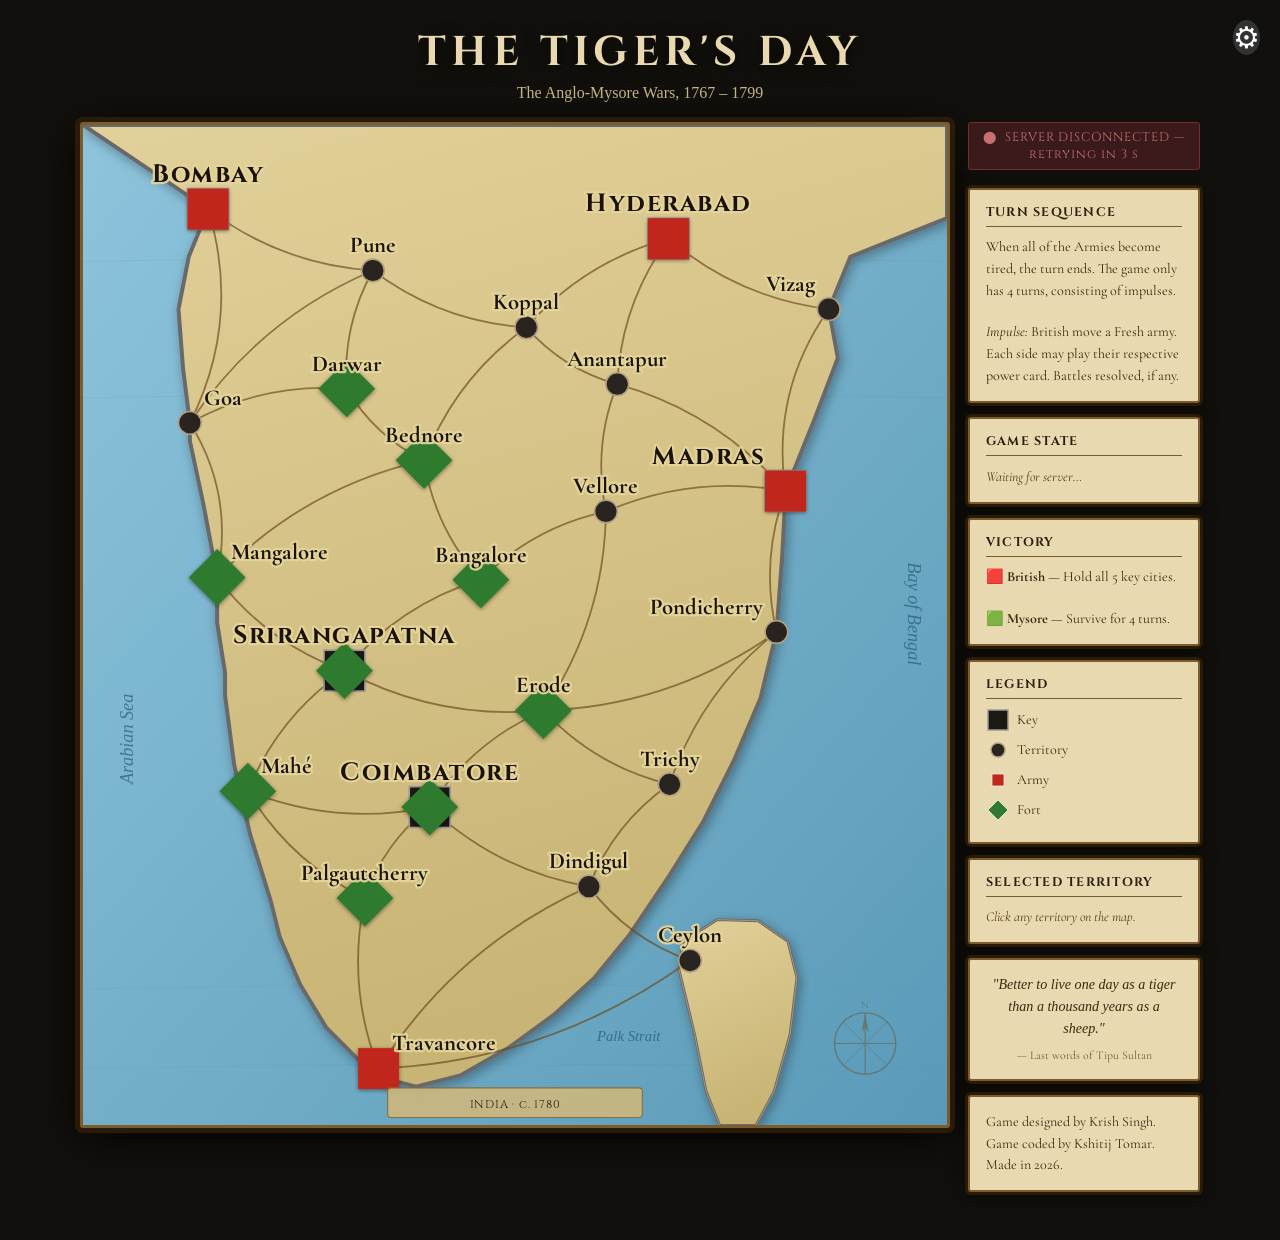
==== frontend/index.html @ c0675f3d "added functionality to GameState representation" ====
<!DOCTYPE html>
<html lang="en">
<head>
    <meta charset="UTF-8">
    <meta name="viewport" content="width=device-width, initial-scale=1.0">
    <title>The Tiger's Day – The Anglo-Mysore Wars</title>
    <link href="https://fonts.googleapis.com/css2?family=IM+Fell+English:ital@0;1&family=Cinzel:wght@400;700&family=Cormorant+Garamond:ital,wght@0,400;0,600;1,400&display=swap" rel="stylesheet">
    <style>
        :root {
          --parchment: #e8d9b0;
          --ink:       #2a1f0e;
          --border:    #7a5c2e;
        }
        * { box-sizing: border-box; margin: 0; padding: 0; }
        body {
          background: #12100c;
          display: flex; flex-direction: column; align-items: center;
          min-height: 100vh;
          padding: 24px 12px 48px;
          font-family: 'Cormorant Garamond', serif;
        }
        header { text-align: center; margin-bottom: 20px; animation: fadeDown .8s ease both; }
        header h1 {
          font-family: 'Cinzel', serif;
          font-size: clamp(1.5rem, 4vw, 2.6rem);
          color: #e8d9b0; letter-spacing: .13em; text-shadow: 0 2px 16px #000b;
        }
        header p {
          font-family: 'IM Fell English', serif;
          color: #c9b98a; font-size: 1rem; margin-top: 4px;
        }
        .layout { display: flex; gap: 18px; align-items: flex-start; width: 100%; max-width: 1120px; }
        .map-card {
          flex: 1 1 680px;
          border: 3px solid var(--border); border-radius: 3px;
          box-shadow: 0 0 0 5px #2a1a08, 0 8px 40px #000d;
          overflow: hidden; animation: fadeIn 1s ease both .15s;
        }
        svg#board { display: block; width: 100%; height: auto; }
        .sidebar { flex: 0 0 232px; display: flex; flex-direction: column; gap: 14px; animation: fadeIn 1s ease both .3s; }
        .panel {
          background: var(--parchment); border: 2px solid var(--border); border-radius: 3px;
          box-shadow: 0 0 0 3px #2a1a08, 0 4px 18px #000a; padding: 14px 16px;
        }
        .panel h2 {
          font-family: 'Cinzel', serif; font-size: .78rem; letter-spacing: .1em; color: var(--ink);
          border-bottom: 1px solid var(--border); padding-bottom: 5px; margin-bottom: 9px;
        }
        .panel p, .panel li { font-size: .88rem; color: #3a2a10; line-height: 1.55; }
        .panel ul { list-style: none; padding: 0; }
        .panel ul li { margin-bottom: 6px; display: flex; align-items: center; gap: 7px; }
        .quote {
          font-family: 'IM Fell English', serif; font-style: italic;
          font-size: .86rem; color: #5a3e18; line-height: 1.6; text-align: center;
        }
        #tooltip {
          position: fixed; background: #efe0bc; border: 1px solid #7a5c2e; border-radius: 3px;
          padding: 7px 11px; font-family: 'Cormorant Garamond', serif; font-size: .88rem;
          color: var(--ink); pointer-events: none; opacity: 0; transition: opacity .15s;
          z-index: 200; max-width: 170px; box-shadow: 0 3px 12px #0006;
        }
        #tooltip.show { opacity: 1; }
        #tooltip b { font-family: 'Cinzel', serif; font-size: .75rem; display: block; margin-bottom: 2px; }
        @keyframes fadeIn   { from{opacity:0;transform:translateY(10px)} to{opacity:1;transform:none} }
        @keyframes fadeDown { from{opacity:0;transform:translateY(-10px)} to{opacity:1;transform:none} }
        .node-group { cursor: pointer; }

        /* ── Status bar ───────────────────────────────────────────── */
        #status-bar {
          font-family: 'Cinzel', serif; font-size: .78rem; letter-spacing: .08em;
          padding: 6px 12px; border-radius: 3px; margin-bottom: 4px; text-align: center;
          transition: background .3s, color .3s;
        }
        #status-bar.connected    { background: #2a3a1a; color: #8ec870; border: 1px solid #4a7a2a; }
        #status-bar.disconnected { background: #3a1a1a; color: #c87070; border: 1px solid #7a2a2a; }
        #status-bar.waiting      { background: #2a2a1a; color: #c8c070; border: 1px solid #7a7a2a; }

        /* ── Move source highlight ────────────────────────────────── */
        .node-group.selected-source .sel-ring { opacity: 1 !important; }

        #settings-container {
            position: fixed;
            top: 20px;
            right: 20px;
            text-align: right;
            z-index: 1000; /* Ensures it stays above the game board */
        }

        #settings-icon {
            font-size: 30px;
            background-color: #333; /* Dark circle */
            color: white;           /* White gear */
            border: 2px solid white;
            border-radius: 50%;     /* Makes it a circle */
            border: none;
            cursor: pointer;
            transition: transform 0.3s ease;
        }

        #settings-icon:hover {
            transform: rotate(90deg);
        }

        #settings-menu {
            background: rgba(255, 255, 255, 0.9);
            border: 1px solid #ccc;
            padding: 15px;
            border-radius: 8px;
            margin-top: 10px;
            box-shadow: 0 4px 6px rgba(0,0,0,0.1);
            display: flex;
            flex-direction: column;
            gap: 10px;
        }

        .hidden {
            display: none !important;
        }

    </style>
</head>

<div id="settings-container">
    <button id="settings-icon" onclick="toggleSettings()">⚙</button>
    <div id="settings-menu" class="hidden">
        <button onclick="resetGame()">Reset Board</button>
        <button onclick="saveCounter()">Save Progress</button>
    </div>
</div>

<body>

<header>
    <h1>THE TIGER'S DAY</h1>
    <p>The Anglo-Mysore Wars, 1767 – 1799</p>
</header>

<div class="layout">
    <div class="map-card">
        <svg id="board" viewBox="0 0 760 880" xmlns="http://www.w3.org/2000/svg">
            <defs>
                <linearGradient id="seaGrad" x1="0" y1="0" x2="1" y2="1">
                    <stop offset="0%"  stop-color="#8ec4dc"/>
                    <stop offset="100%" stop-color="#5a9ab8"/>
                </linearGradient>
                <linearGradient id="landGrad" x1="0" y1="0" x2=".25" y2="1">
                    <stop offset="0%"   stop-color="#e2d09a"/>
                    <stop offset="100%" stop-color="#c8b474"/>
                </linearGradient>
                <filter id="landshadow">
                    <feDropShadow dx="2" dy="3" stdDeviation="5" flood-color="#0005"/>
                </filter>
                <filter id="nshadow">
                    <feDropShadow dx="0" dy="1" stdDeviation="2" flood-color="#0007"/>
                </filter>
            </defs>

            <!-- Sea -->
            <rect width="760" height="880" fill="url(#seaGrad)"/>
            <g stroke="#4e88a8" stroke-width=".5" opacity=".25" fill="none">
                <path d="M0,120 Q380,112 760,120"/>
                <path d="M0,240 Q380,232 760,240"/>
                <path d="M0,760 Q380,752 760,760"/>
                <path d="M0,830 Q380,822 760,830"/>
            </g>

            <path id="india"
                  d="M 0,0 L 760,0 L 760,82 L 675,116 L 656,162 L 664,205 L 643,260
           L 618,322 L 615,380 L 610,446 L 596,504 L 573,558 L 546,612 L 514,663
           L 481,712 L 450,750 L 415,782 L 374,812 L 332,836 L 293,846 L 263,838
           L 240,820 L 214,794 L 191,756 L 173,714 L 165,682 L 147,624 L 133,563
           L 125,502 L 125,482 L 118,438 L 118,398 L 106,334 L 94,278 L 94,262
           L 88,214 L 84,162 L 93,116 L 110,74 L 0,0 Z"
                  fill="url(#landGrad)" stroke="#68696b" stroke-width="3.5" filter="url(#landshadow)"/>

            <path id="ceylon-land"
                  d="M 528,718 L 558,699 L 594,700 L 620,718 L 628,750
           L 622,800 L 608,850 L 592,880
           L 560,880 L 548,850 L 538,800
           L 524,742 Z"
                  fill="url(#landGrad)" stroke="#68696b" stroke-width="2.5"
                  filter="url(#landshadow)"/>
            <path
                    d="M 528,718 L 558,699 L 594,700 L 620,718 L 628,750
           L 622,800 L 608,850 L 592,880
           L 560,880 L 548,850 L 538,800
           L 524,742 Z"
                    fill="none" stroke="#e0cfa0" stroke-width=".8" opacity=".5"/>

            <text x="44" y="540" text-anchor="middle"
                  font-family="IM Fell English,serif" font-style="italic"
                  font-size="16" fill="#2a5a7a" opacity=".7"
                  transform="rotate(-90,44,540)">Arabian Sea</text>
            <text x="726" y="430" text-anchor="middle"
                  font-family="IM Fell English,serif" font-style="italic"
                  font-size="16" fill="#2a5a7a" opacity=".7"
                  transform="rotate(90,726,430)">Bay of Bengal</text>
            <text x="480" y="806" text-anchor="middle"
                  font-family="IM Fell English,serif" font-style="italic"
                  font-size="13" fill="#2a5a7a" opacity=".75">Palk Strait</text>

            <g id="edge-layer"></g>
            <g id="node-layer"></g>

            <g transform="translate(688,808)" opacity=".45">
                <circle r="27" fill="none" stroke="#6a4c1e" stroke-width="1.2"/>
                <line x1="0" y1="-27" x2="0" y2="27" stroke="#6a4c1e" stroke-width="1"/>
                <line x1="-27" y1="0" x2="27" y2="0" stroke="#6a4c1e" stroke-width="1"/>
                <line x1="-19" y1="-19" x2="19" y2="19" stroke="#6a4c1e" stroke-width=".5"/>
                <line x1="19" y1="-19" x2="-19" y2="19" stroke="#6a4c1e" stroke-width=".5"/>
                <polygon points="0,-27 3,-10 0,-14 -3,-10" fill="#6a4c1e"/>
                <text y="-31" text-anchor="middle" font-size="8" font-family="Cinzel,serif" fill="#6a4c1e">N</text>
            </g>

            <g transform="translate(380,860)">
                <rect x="-112" y="-13" width="224" height="26" rx="3"
                      fill="#cdb87e" stroke="#8a6a2e" stroke-width="1" opacity=".9"/>
                <text text-anchor="middle" y="5"
                      font-family="Cinzel,serif" font-size="10" fill="#2a1f0e" letter-spacing=".07em">
                    INDIA · c. 1780
                </text>
            </g>
        </svg>
    </div>

    <!-- SIDEBAR -->
    <div class="sidebar">

        <!-- Server status -->
        <div id="status-bar" class="disconnected">⬤ &nbsp;NOT CONNECTED TO SERVER</div>

        <div class="panel">
            <h2>TURN SEQUENCE</h2>
            <p>When all of the Armies become tired, the turn ends. The game only has 4 turns, consisting of impulses.</p>
            <br>
            <p><em>Impulse:</em> British move a Fresh army. Each side may play their respective power card. Battles resolved, if any.</p>
        </div>
        <div class="panel">
            <h2>GAME STATE</h2>
            <div id="game-state-panel" style="font-size:.86rem;color:#5a3e18;line-height:1.7">
                <em>Waiting for server…</em>
            </div>
        </div>
        <div class="panel">
            <h2>VICTORY</h2>
            <p>🟥 <strong>British</strong> — Hold all 5 key cities.</p>
            <br>
            <p>🟩 <strong>Mysore</strong> — Survive for 4 turns.</p>
        </div>
        <div class="panel">
            <h2>LEGEND</h2>
            <ul>
                <li><svg width="24" height="24"><rect x="2" y="2" width="20" height="20" fill="#1c1814" stroke="#999" stroke-width="1.5"/></svg> Key </li>
                <li><svg width="24" height="24"><circle cx="12" cy="12" r="7" fill="#2a2420" stroke="#b0a080" stroke-width="1.4"/></svg> Territory</li>
                <li><svg width="24" height="24"><rect x="6" y="6" width="12" height="12" fill="#c0281a" stroke="#eee" stroke-width=".8"/></svg> Army</li>
                <li><svg width="24" height="24"><polygon points="12,2 22,12 12,22 2,12" fill="#2e7a2e" stroke="#eee" stroke-width=".8"/></svg> Fort</li>
            </ul>
        </div>
        <div class="panel">
            <h2>SELECTED TERRITORY</h2>
            <div id="info-panel" style="font-size:.86rem;color:#5a3e18;line-height:1.6">
                <em>Click any territory on the map.</em>
            </div>
        </div>
        <div class="panel">
            <p class="quote">"Better to live one day as a tiger than a thousand years as a sheep."</p>
            <p style="text-align:center;font-size:.74rem;color:#7a5c30;margin-top:7px">— Last words of Tipu Sultan</p>
        </div>
        <div class="panel">
            <p class="info-panel">Game designed by Krish Singh.</p>
            <p style="info-panel">Game coded by Kshitij Tomar.</p>
            <p style="info-panel">Made in 2026.</p>
        </div>
    </div>
</div>

<div id="tooltip"></div>

<script>

     function toggleSettings() {
     const menu = document.getElementById('settings-menu');
     menu.classList.toggle('hidden');
     }

     window.onclick = function(event) {
         const menu = document.getElementById('settings-menu');
         const icon = document.getElementById('settings-icon');
         if (event.target !== icon && !menu.contains(event.target)) {
             menu.classList.add('hidden');
         }
     }

     // ═══════════════════════════════════════════════════════════════
     //  NODES  –  local copy; authoritative state comes from the server
     // ═══════════════════════════════════════════════════════════════
     const NODES = {
       Bombay:        { x:110, y: 74,  owner:'british', key:true,  coast:true,  labelAnchor:{anchor:'middle', dx:0,   dy:-24} },
       Hyderabad:     { x:515, y:100,  owner:'british', key:true,  coast:false, labelAnchor:{anchor:'middle', dx:0,   dy:-24} },
       Madras:        { x:618, y:322,  owner:'british', key:true,  coast:true,  labelAnchor:{anchor:'end',    dx:-18, dy:-24} },
       Srirangapatna: { x:230, y:480,  owner:'mysore',  key:true,  coast:false, labelAnchor:{anchor:'middle', dx:0,   dy:-24} },
       Coimbatore:    { x:305, y:600,  owner:'mysore',  key:true,  coast:false, labelAnchor:{anchor:'middle', dx:0,   dy:-24} },
       Pune:          { x:255, y:128,  owner:'empty',   key:false, coast:false },
       Koppal:        { x:390, y:178,  owner:'empty',   key:false, coast:false },
       Vizag:         { x:656, y:162,  owner:'empty',   key:false, coast:true,  labelAnchor:{anchor:'end',   dx:-12, dy:-16} },
       Goa:           { x: 94, y:262,  owner:'empty',   key:false, coast:true,  labelAnchor:{anchor:'start', dx: 12, dy:-16} },
       Darwar:        { x:232, y:232,  owner:'mysore',  key:false, coast:false },
       Anantapur:     { x:470, y:228,  owner:'empty',   key:false, coast:false },
       Bednore:       { x:300, y:295,  owner:'mysore',  key:false, coast:false },
       Mangalore:     { x:118, y:398,  owner:'mysore',  key:false, coast:true,  labelAnchor:{anchor:'start', dx: 12, dy:-16} },
       Bangalore:     { x:350, y:400,  owner:'mysore',  key:false, coast:false },
       Vellore:       { x:460, y:340,  owner:'empty',   key:false, coast:false },
       Mahé:          { x:145, y:586,  owner:'mysore',  key:false, coast:true,  labelAnchor:{anchor:'start', dx: 12, dy:-16} },
       Pondicherry:   { x:610, y:446,  owner:'empty',   key:false, coast:true,  labelAnchor:{anchor:'end',   dx:-12, dy:-16} },
       Erode:         { x:405, y:515,  owner:'mysore',  key:false, coast:false },
       Trichy:        { x:516, y:580,  owner:'empty',   key:false, coast:false },
       Palgautcherry: { x:248, y:680,  owner:'mysore',  key:false, coast:false },
       Dindigul:      { x:445, y:670,  owner:'empty',   key:false, coast:false },
       Travancore:    { x:260, y:830,  owner:'british', key:false, coast:true,  labelAnchor:{anchor:'start', dx: 12, dy:-16} },
       Ceylon:        { x:534, y:735,  owner:'empty',   key:false, coast:true  },
     };

     const EDGES = [
       ['Bombay','Pune'],
       ['Bombay','Goa',{curve:-0.2}],
       ['Pune','Koppal'],['Pune','Darwar'],
       ['Pune','Goa'],
       ['Hyderabad','Koppal'],
       ['Hyderabad','Anantapur'],
       ['Hyderabad','Vizag'],
       ['Koppal','Anantapur'],
       ['Koppal','Bednore'],
       ['Darwar','Goa'],
       ['Darwar','Bednore'],
       ['Anantapur','Vellore'],
       ['Goa','Mangalore',{curve:-0.2}],
       ['Bednore','Mangalore'],
       ['Bednore','Bangalore'],
       ['Madras','Vellore'],
       ['Madras','Pondicherry'],
       ['Madras','Vizag',{curve:-0.2}],
       ['Madras','Anantapur'],
       ['Vellore','Bangalore'],
       ['Mangalore','Srirangapatna'],
       ['Bangalore','Srirangapatna'],
       ['Srirangapatna','Mahé'],
       ['Srirangapatna','Erode'],
       ['Erode','Coimbatore'],
       ['Erode','Trichy'],
       ['Erode','Pondicherry'],
       ['Erode','Vellore'],
       ['Pondicherry','Trichy'],
       ['Mahé','Coimbatore'],
       ['Mahé','Palgautcherry'],
       ['Coimbatore','Palgautcherry'],
       ['Coimbatore','Dindigul'],
       ['Trichy','Dindigul'],
       ['Palgautcherry','Travancore'],
       ['Dindigul','Travancore'],
       ['Dindigul','Ceylon'],
       ['Travancore','Ceylon'],
     ];

     // ═══════════════════════════════════════════════════════════════
     //  ADJACENCY  (for local info-panel display only)
     // ═══════════════════════════════════════════════════════════════
     const adjacency = {};
     for (const [a, b] of EDGES) {
       (adjacency[a] = adjacency[a] || []).push(b);
       (adjacency[b] = adjacency[b] || []).push(a);
     }
     for (const k of Object.keys(adjacency)) adjacency[k] = [...new Set(adjacency[k])];

     // ═══════════════════════════════════════════════════════════════
     //  RENDERING
     // ═══════════════════════════════════════════════════════════════
     const SVG_NS = 'http://www.w3.org/2000/svg';
     const ownerColor = { british:'#c0281a', mysore:'#2e7a2e', empty:'#666' };

     function splineControlPoint(ax, ay, bx, by, f=0.18) {
       const mx=(ax+bx)/2, my=(ay+by)/2, dx=bx-ax, dy=by-ay;
       const len=Math.sqrt(dx*dx+dy*dy);
       return { cx: mx+(-dy/len)*len*f, cy: my+(dx/len)*len*f };
     }

     function renderEdges() {
       const layer = document.getElementById('edge-layer');
       layer.innerHTML = '';
       for (const edge of EDGES) {
         const [aName, bName, opts={}] = edge;
         const a=NODES[aName], b=NODES[bName];
         if (!a||!b) continue;
         const {cx,cy} = splineControlPoint(a.x,a.y,b.x,b.y, opts.curve||0.15);
         const path = document.createElementNS(SVG_NS,'path');
         path.setAttribute('d',`M ${a.x},${a.y} Q ${cx},${cy} ${b.x},${b.y}`);
         path.setAttribute('fill','none');
         path.setAttribute('stroke','#6a4c1e');
         path.setAttribute('stroke-width','1.6');
         path.setAttribute('stroke-linecap','round');
         if (opts.sea) { path.setAttribute('stroke-dasharray','5,4'); path.setAttribute('opacity','0.55'); }
         else          { path.setAttribute('opacity','0.68'); }
         layer.appendChild(path);
       }
     }

     function renderNodes() {
       const layer = document.getElementById('node-layer');
       layer.innerHTML = '';
       for (const [name, data] of Object.entries(NODES)) {
         const {x, y, owner, key, coast} = data;
         const la = data.labelAnchor || {anchor:'middle', dx:0, dy: key?-24:-16};
         const anchor = la.anchor||'middle', ldx=la.dx||0, ldy=la.dy||(key?-24:-16);
         const g = document.createElementNS(SVG_NS,'g');
         g.setAttribute('class','node-group');
         g.setAttribute('transform',`translate(${x},${y})`);
         g.dataset.name=name; g.dataset.owner=owner;
         g.dataset.key=String(key); g.dataset.coast=String(coast);
         g.addEventListener('click', ()=>handleNodeClick(g));
         g.addEventListener('mousemove', tooltipShow);
         g.addEventListener('mouseleave', tooltipHide);

         const ring = document.createElementNS(SVG_NS,'circle');
         ring.setAttribute('class','sel-ring');
         ring.setAttribute('r', key?'22':'15');
         ring.setAttribute('fill','none'); ring.setAttribute('stroke','#d4a030');
         ring.setAttribute('stroke-width','2'); ring.setAttribute('opacity','0');
         g.appendChild(ring);

         if (key) {
           const sq = document.createElementNS(SVG_NS,'rect');
           sq.setAttribute('x','-18'); sq.setAttribute('y','-18');
           sq.setAttribute('width','36'); sq.setAttribute('height','36');
           sq.setAttribute('fill','#1c1814'); sq.setAttribute('stroke','#999');
           sq.setAttribute('stroke-width','1.5');
           g.appendChild(sq);
           if (owner==='british') {
             const p=document.createElementNS(SVG_NS,'rect');
             p.setAttribute('x','-18');p.setAttribute('y','-18');
             p.setAttribute('width','36');p.setAttribute('height','36');
             p.setAttribute('fill','#c0281a');
             p.setAttribute('filter','url(#nshadow)');
             g.appendChild(p);
           } else if (owner==='mysore') {
             const p=document.createElementNS(SVG_NS,'polygon');
             p.setAttribute('points','0,-25 25,0 0,25 -25,0');
             p.setAttribute('fill','#2e7a2e');
             p.setAttribute('filter','url(#nshadow)');
             g.appendChild(p);
           }
         } else {
           const circ=document.createElementNS(SVG_NS,'circle');
           circ.setAttribute('r','10'); circ.setAttribute('fill','#2a2420');
           circ.setAttribute('stroke','#b0a080'); circ.setAttribute('stroke-width','1.4');
           g.appendChild(circ);
           if (owner==='british') {
             const p=document.createElementNS(SVG_NS,'rect');
             p.setAttribute('x','-18');p.setAttribute('y','-18');
             p.setAttribute('width','36');p.setAttribute('height','36');
             p.setAttribute('fill','#c0281a');
             p.setAttribute('filter','url(#nshadow)');
             g.appendChild(p);
           } else if (owner==='mysore') {
             const p=document.createElementNS(SVG_NS,'polygon');
             p.setAttribute('points','0,-25 25,0 0,25 -25,0');
             p.setAttribute('fill','#2e7a2e');
             p.setAttribute('filter','url(#nshadow)');
             g.appendChild(p);
           }
         }

         const makeLabel = isHalo => {
           const t=document.createElementNS(SVG_NS,'text');
           t.setAttribute('dy',String(ldy)); t.setAttribute('dx',String(ldx));
           t.setAttribute('text-anchor',anchor);
           t.setAttribute('font-family', key?'Cinzel,serif':'Cormorant Garamond,serif');
           t.setAttribute('font-size', key?'22':'20'); t.setAttribute('font-weight','700');
           if (key) t.setAttribute('letter-spacing','.06em');
           if (isHalo) {
             t.setAttribute('stroke','rgba(228,213,155,0.92)'); t.setAttribute('stroke-width','4');
             t.setAttribute('stroke-linejoin','round'); t.setAttribute('fill','none');
             t.setAttribute('paint-order','stroke');
           } else { t.setAttribute('fill','#1a1208'); }
           t.textContent = name;
           return t;
         };
         g.appendChild(makeLabel(true));
         g.appendChild(makeLabel(false));
         layer.appendChild(g);
       }
     }

     // ═══════════════════════════════════════════════════════════════
     //  INFO PANEL  (local, no server needed)
     // ═══════════════════════════════════════════════════════════════
     const tooltip   = document.getElementById('tooltip');
     const infoPanel = document.getElementById('info-panel');

     function updateInfoPanel(name, owner, key, coast) {
       const adj = (adjacency[name]||[]).join(', ') || '—';
       const col = ownerColor[owner]||'#666';
       const label = owner==='empty' ? 'Unoccupied' : owner.charAt(0).toUpperCase()+owner.slice(1);
       infoPanel.innerHTML = `
         <strong style="font-family:Cinzel,serif;font-size:.82rem">${name}</strong><br>
         <span style="color:${col}">${label}</span>
         ${key==='true'  ? ' &nbsp;<em style="font-size:.78rem">⬛ Key City</em>' : ''}
         ${coast==='true'? '<br><em style="font-size:.78rem">🌊 Coastal</em>'    : ''}
         <br><span style="color:#8a6830;font-size:.76rem;letter-spacing:.04em">ADJACENT:</span><br>
         <span style="font-size:.8rem">${adj}</span>
       `;
     }

     function tooltipShow(e) {
       const g=e.currentTarget;
       const owner=g.dataset.owner==='empty'?'Unoccupied':g.dataset.owner;
       tooltip.innerHTML=`<b>${g.dataset.name}</b>${owner}`;
       tooltip.classList.add('show');
       tooltip.style.left=(e.clientX+14)+'px'; tooltip.style.top=(e.clientY+14)+'px';
     }
     function tooltipHide() { tooltip.classList.remove('show'); }

     // ═══════════════════════════════════════════════════════════════
     //  MOVE SELECTION  –  two-click: pick source then destination
     // ═══════════════════════════════════════════════════════════════
     let selectedSource = null;   // name of the territory chosen as move source

     function handleNodeClick(g) {
       const name  = g.dataset.name;
       const owner = g.dataset.owner;

       updateInfoPanel(name, owner, g.dataset.key, g.dataset.coast);

       // Clear old selection ring
       document.querySelectorAll('.sel-ring').forEach(r => r.setAttribute('opacity','0'));

       if (!selectedSource) {
         // First click: choose the territory to move FROM
         selectedSource = name;
         g.querySelector('.sel-ring').setAttribute('opacity','1');
       } else {
         if (selectedSource === name) {
           // Clicked same territory → deselect
           selectedSource = null;
         } else {
           // Second click: send move to server
           const from = selectedSource;
           selectedSource = null;
           sendMove(from, name);
         }
       }
     }

     // ═══════════════════════════════════════════════════════════════
     //  WEBSOCKET BRIDGE  –  connects to GameServer.java
     // ═══════════════════════════════════════════════════════════════
     const WS_URL = 'ws://localhost:8887';
     const statusBar       = document.getElementById('status-bar');
     const gameStatePanel  = document.getElementById('game-state-panel');

     let ws = null;

    function resetGame() {
         console.log("Reset button clicked!"); // Debug line
         if (ws.readyState === WebSocket.OPEN) {
             const msg = JSON.stringify({ type: 'RESET' });
             ws.send(msg);
             console.log("Sent to server: " + msg);
         } else {
             console.error("Socket is not open. Check if Java is running!");
         }
    }

     function connect() {
       setStatus('waiting', '⬤ &nbsp;CONNECTING…');
       ws = new WebSocket(WS_URL);

       ws.onopen = () => {
         setStatus('connected', '⬤ &nbsp;SERVER CONNECTED');
         console.log('[WS] Connected to Java game server');
       };

       ws.onclose = () => {
         setStatus('disconnected', '⬤ &nbsp;SERVER DISCONNECTED — retrying in 3 s');
         setTimeout(connect, 3000);   // auto-reconnect
       };

       ws.onerror = (err) => {
         console.error('[WS] Error', err);
       };

       ws.onmessage = (event) => {
         try {
           const msg = JSON.parse(event.data);
           handleServerMessage(msg);
         } catch(e) {
           console.error('[WS] Bad JSON', event.data);
         }
       };
     }

     /**
      * Central message handler — every inbound packet from Java lands here.
      *
      * Message types:
      *   STATE        → full board snapshot (initial connect / reset)
      *   MOVE_RESULT  → result of a MOVE or PASS action
      *   PONG         → response to keepalive ping
      *   ERROR        → server-side error string
      */
     function handleServerMessage(msg) {
       switch (msg.type) {

         case 'STATE':
           applyBoard(msg.board);
           updateGameStatePanel(msg.turn, msg.maxTurns, msg.phase, msg.winner);
           break;

         case 'MOVE_RESULT':
           if (msg.status === 'invalid') {
             flashStatus('⚠ &nbsp;' + msg.reason, 1800);
             console.warn('[MOVE] Invalid:', msg.reason);
           } else {
             applyBoard(msg.board);
             updateGameStatePanel(msg.turn, msg.maxTurns || 4, msg.phase, msg.winner);
             if (msg.status === 'game_over') {
               showGameOver(msg.winner);
             }
           }
           break;

         case 'PONG':
           console.log('[WS] Pong received');
           break;

         case 'ERROR':
           console.error('[SERVER ERROR]', msg.message);
           break;

         default:
           console.warn('[WS] Unknown message type:', msg.type);
       }
     }

     /**
      * Overwrite local NODES ownership from the server's authoritative board array,
      * then re-render so pieces update on screen.
      *
      * @param {Array} territories  — the "board" array from the server JSON
      */
     function applyBoard(territories) {
       if (!territories) return;
       for (const t of territories) {
         if (NODES[t.name]) {
           NODES[t.name].owner = t.owner;   // lowercase: 'british'|'mysore'|'empty'
         }
       }
       renderNodes();   // redraw all pieces to reflect new ownership
     }

     function updateGameStatePanel(turn, maxTurns, phase, winner) {
       if (winner) {
         const col = winner === 'british' ? '#c0281a' : '#2e7a2e';
         gameStatePanel.innerHTML =
           `<strong style="color:${col}">GAME OVER</strong><br>
            <span style="color:${col}">${capitalize(winner)} wins!</span>`;
         return;
       }
       const phaseLabel = phase === 'BRITISH_MOVE' ? '🟥 British to move'
                        : phase === 'MYSORE_MOVE'  ? '🟩 Mysore to move'
                        : phase;
       gameStatePanel.innerHTML =
         `Turn <strong>${turn}</strong> of <strong>${maxTurns}</strong><br>
          ${phaseLabel}`;
     }

     // ── Outbound helpers ─────────────────────────────────────────

     /**
      * Send a move to Java.
      * The "player" field is inferred from the current phase shown in the game-state panel.
      * For a two-player local game the browser just forwards whatever the phase says.
      */
     function sendMove(from, to) {
       if (!ws || ws.readyState !== WebSocket.OPEN) {
         flashStatus('⚠ &nbsp;Not connected to server', 1800);
         return;
       }
       // Infer current player from panel text (or default to british)
       const panelText = gameStatePanel.textContent.toLowerCase();
       const player = panelText.includes('mysore') ? 'mysore' : 'british';
       const payload = JSON.stringify({ type:'MOVE', player, from, to });
       console.log('[WS] Sending:', payload);
       ws.send(payload);
     }

     function sendPass() {
       if (!ws || ws.readyState !== WebSocket.OPEN) return;
       const panelText = gameStatePanel.textContent.toLowerCase();
       const player = panelText.includes('mysore') ? 'mysore' : 'british';
       ws.send(JSON.stringify({ type:'PASS', player }));
     }

     function sendReset() {
       if (!ws || ws.readyState !== WebSocket.OPEN) return;
       ws.send(JSON.stringify({ type:'RESET' }));
     }

     // ── UI helpers ───────────────────────────────────────────────

     function setStatus(cls, html) {
       statusBar.className = cls;
       statusBar.innerHTML = html;
     }

     let _flashTimer = null;
     function flashStatus(html, ms) {
       const prev = statusBar.innerHTML;
       const prevCls = statusBar.className;
       setStatus('waiting', html);
       clearTimeout(_flashTimer);
       _flashTimer = setTimeout(() => setStatus(prevCls, prev), ms);
     }

     function showGameOver(winner) {
       setTimeout(() => {
         const msg = winner === 'british'
           ? '🟥 The British East India Company has conquered the Deccan.'
           : '🟩 Mysore has endured. Tipu Sultan lives to fight another day.';
         alert(msg);
       }, 300);
     }

     function capitalize(s) { return s ? s.charAt(0).toUpperCase()+s.slice(1) : ''; }

     // ═══════════════════════════════════════════════════════════════
     //  BOOT
     // ═══════════════════════════════════════════════════════════════
     renderEdges();
     renderNodes();
     connect();          // open WebSocket → Java server
</script>
</body>
</html>
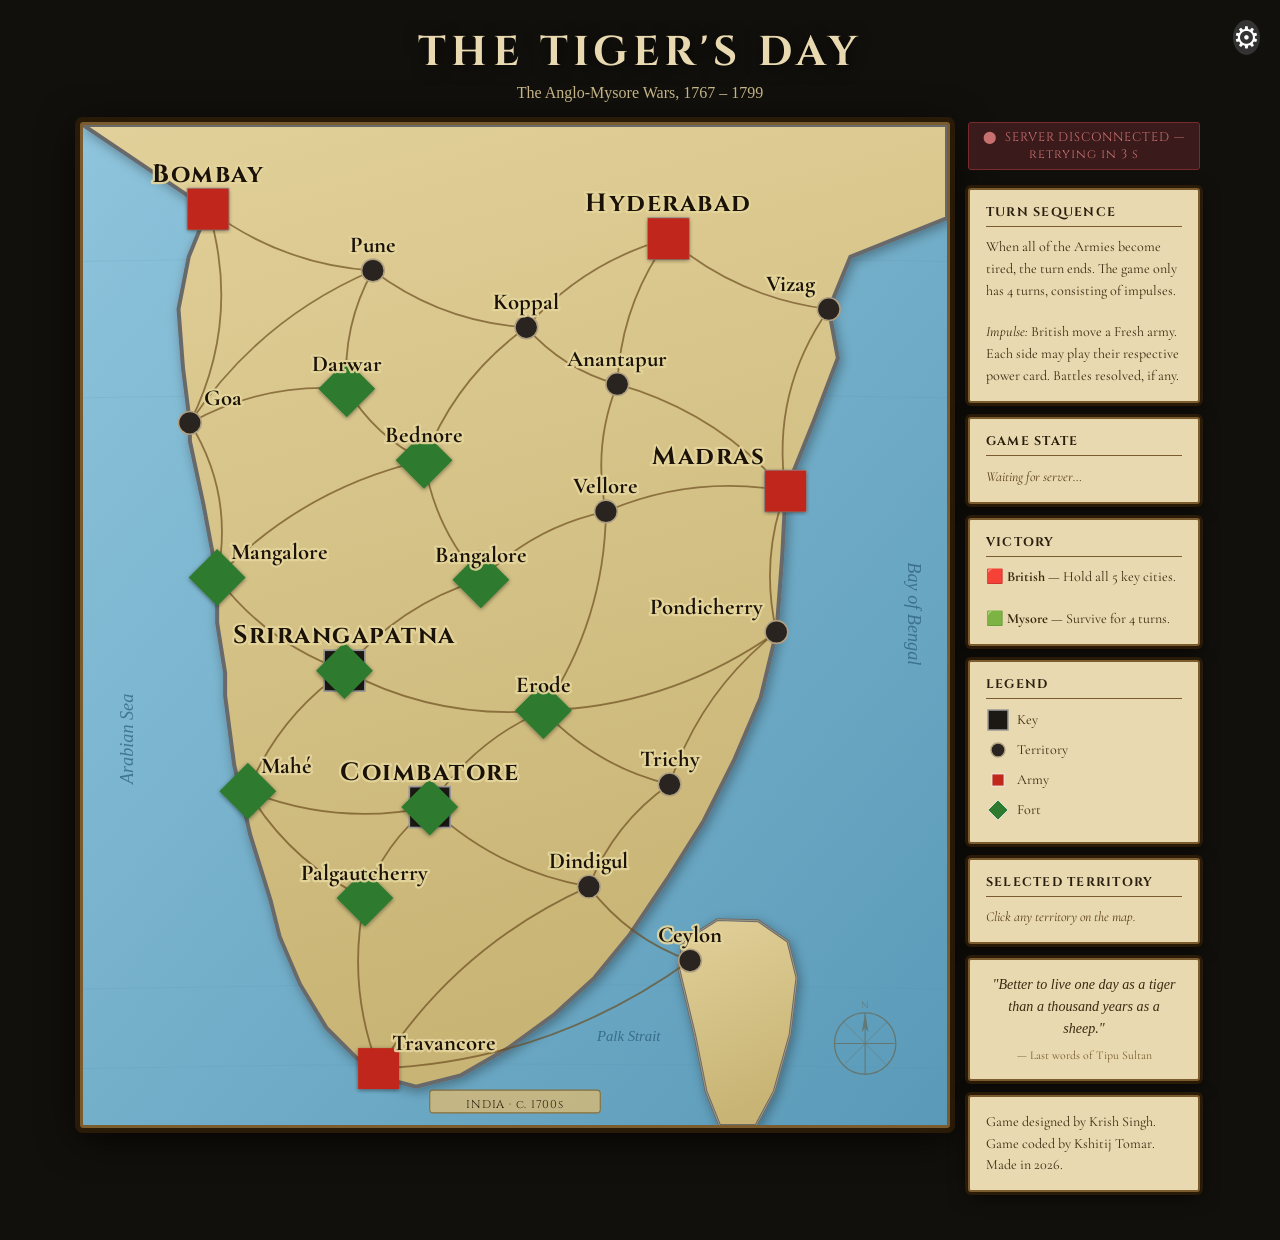
==== commit ed817065: "handled edge cases and wierd effects in state" ====
--- a/frontend/index.html
+++ b/frontend/index.html
@@ -213,11 +213,11 @@
             </g>
 
             <g transform="translate(380,860)">
-                <rect x="-112" y="-13" width="224" height="26" rx="3"
+                <rect x="-75" y="-11" width="150" height="20" rx="3"
                       fill="#cdb87e" stroke="#8a6a2e" stroke-width="1" opacity=".9"/>
                 <text text-anchor="middle" y="5"
                       font-family="Cinzel,serif" font-size="10" fill="#2a1f0e" letter-spacing=".07em">
-                    INDIA · c. 1780
+                    INDIA · c. 1700s
                 </text>
             </g>
         </svg>
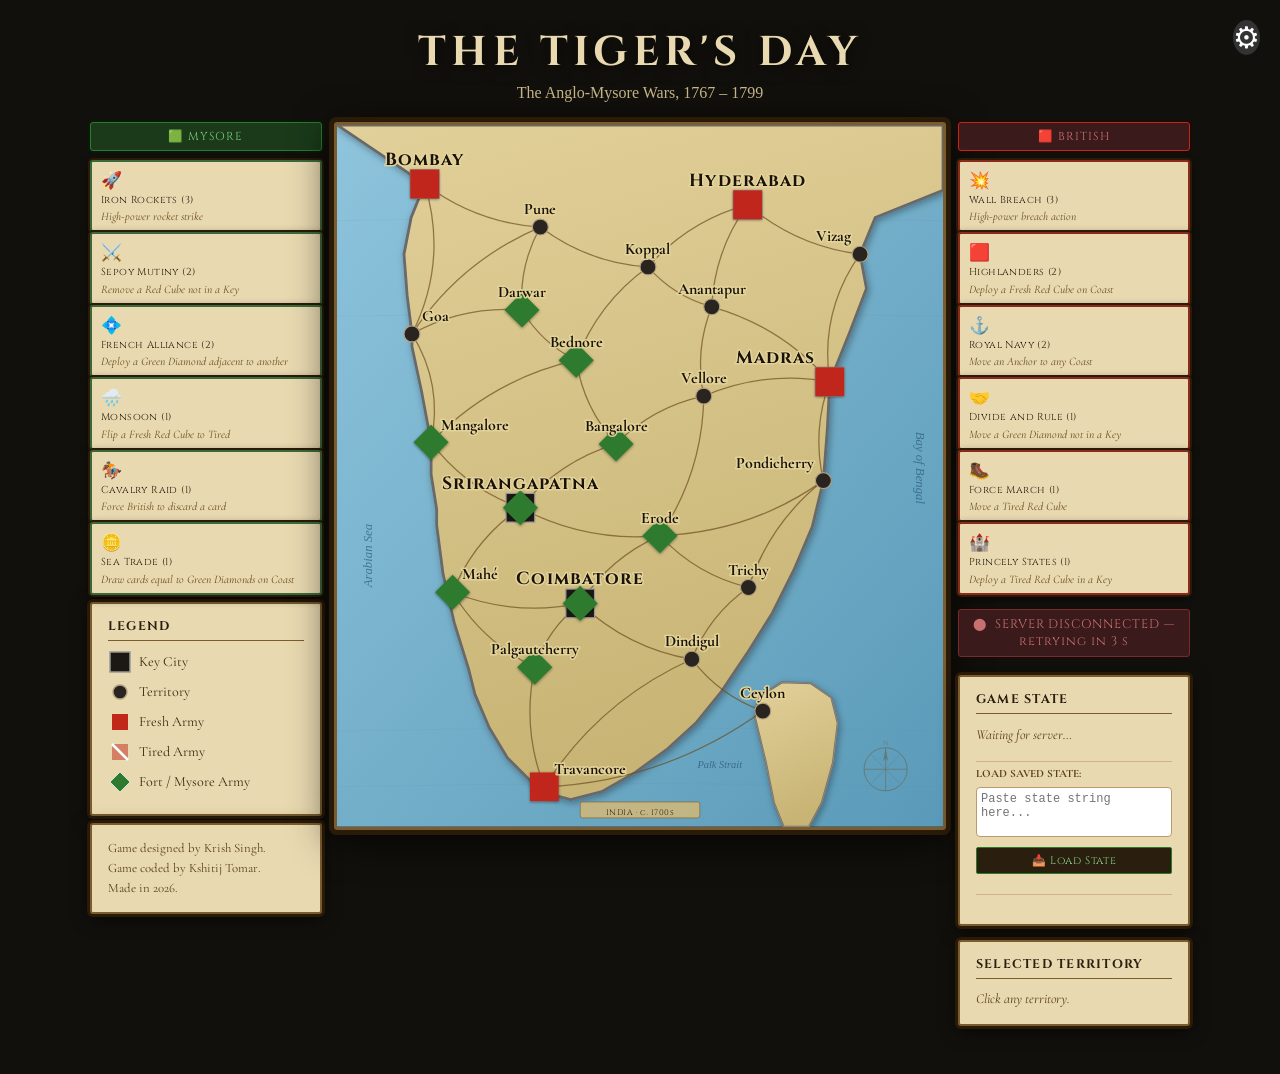
==== commit 0689b6f0: "UI changes and pre-pyscript config" ====
--- a/frontend/index.html
+++ b/frontend/index.html
@@ -29,15 +29,117 @@
           font-family: 'IM Fell English', serif;
           color: #c9b98a; font-size: 1rem; margin-top: 4px;
         }
-        .layout { display: flex; gap: 18px; align-items: flex-start; width: 100%; max-width: 1120px; }
+
+        /* ── Main layout: [mysore cards] [map] [british cards + sidebar] ── */
+        .layout {
+          display: flex;
+          gap: 12px;
+          align-items: flex-start;
+          width: 100%;
+          max-width: 1100px;
+        }
         .map-card {
-          flex: 1 1 680px;
+          flex: 1 1 660px;
           border: 3px solid var(--border); border-radius: 3px;
           box-shadow: 0 0 0 5px #2a1a08, 0 8px 40px #000d;
-          overflow: hidden; animation: fadeIn 1s ease both .15s;
+          overflow: hidden;
+          animation: fadeIn 1s ease both .15s;
         }
         svg#board { display: block; width: 100%; height: auto; }
-        .sidebar { flex: 0 0 232px; display: flex; flex-direction: column; gap: 14px; animation: fadeIn 1s ease both .3s; }
+
+        /* ── Card columns ─────────────────────────────────────── */
+        .left-section {
+          flex: 0 0 232px;
+          display: flex;
+          flex-direction: column;
+          gap: 7px;
+          animation: fadeIn 1s ease both .3s;
+        }
+        .cards-col-header {
+          font-family: 'Cinzel', serif;
+          font-size: .72rem;
+          letter-spacing: .1em;
+          padding: 6px 8px;
+          border-radius: 3px;
+          text-align: center;
+          margin-bottom: 2px;
+        }
+        .mysore-col-header {
+          background: #1a3a1a;
+          color: #7acc7a;
+          border: 1px solid #2e7a2e;
+          box-shadow: 0 0 0 2px #0a1a0a;
+        }
+        .british-col-header {
+          background: #3a1a1a;
+          color: #cc7070;
+          border: 1px solid #c0281a;
+          box-shadow: 0 0 0 2px #1a0a0a;
+        }
+
+        /* Individual card */
+        .player-card {
+          background: var(--parchment);
+          border: 2px solid var(--border);
+          border-radius: 3px;
+          box-shadow: 0 0 0 2px #2a1a08, 0 3px 10px #000a;
+          padding: 8px 9px 7px;
+          cursor: pointer;
+          transition: box-shadow .15s, transform .1s, opacity .2s, filter .2s;
+          position: relative;
+        }
+        .player-card:hover:not(.used) {
+          box-shadow: 0 0 0 2px #2a1a08, 0 5px 18px #0009;
+          transform: translateY(-2px);
+        }
+        .player-card.used {
+          filter: grayscale(1) brightness(.7);
+          opacity: .45;
+          cursor: default;
+          pointer-events: none;
+        }
+        .mysore-card  { border-color: #3a6a3a; }
+        .british-card { border-color: #8a2a1a; }
+        .player-card .card-icon {
+          font-size: 1.05rem;
+          margin-bottom: 3px;
+          display: block;
+        }
+        .player-card .card-name {
+          font-family: 'Cinzel', serif;
+          font-size: .63rem;
+          letter-spacing: .04em;
+          color: var(--ink);
+          line-height: 1.2;
+          margin-bottom: 3px;
+        }
+        .player-card .card-desc {
+          font-family: 'Cormorant Garamond', serif;
+          font-style: italic;
+          font-size: .72rem;
+          color: #6a4a1a;
+          line-height: 1.25;
+        }
+        .used-badge {
+          display: none;
+          position: absolute;
+          top: 4px; right: 5px;
+          font-size: .55rem;
+          font-family: 'Cinzel', serif;
+          color: #888;
+          letter-spacing: .05em;
+        }
+        .player-card.used .used-badge { display: block; }
+
+        /* ── Right panel: british cards + sidebar stacked ── */
+        .right-section {
+          flex: 0 0 232px;
+          display: flex;
+          flex-direction: column;
+          gap: 14px;
+          animation: fadeIn 1s ease both .3s;
+        }
+        .sidebar { display: flex; flex-direction: column; gap: 14px; }
         .panel {
           background: var(--parchment); border: 2px solid var(--border); border-radius: 3px;
           box-shadow: 0 0 0 3px #2a1a08, 0 4px 18px #000a; padding: 14px 16px;
@@ -53,6 +155,30 @@
           font-family: 'IM Fell English', serif; font-style: italic;
           font-size: .86rem; color: #5a3e18; line-height: 1.6; text-align: center;
         }
+
+        /* ── Action buttons ─────────────────────────────── */
+        .action-btn {
+          font-family: 'Cinzel', serif; font-size: .68rem; letter-spacing: .06em;
+          background: #2a1f0e; color: #c9b98a;
+          border: 1px solid var(--border); border-radius: 2px;
+          padding: 5px 10px; cursor: pointer; transition: background .15s;
+          width: 100%; margin-bottom: 5px;
+        }
+        .action-btn:hover { background: #3a2f1e; }
+        .action-btn.danger { border-color: #8a2a1a; color: #cc8888; }
+        .action-btn.safe   { border-color: #2a7a2a; color: #88cc88; }
+
+        /* ── Status bar ─────────────────────────────────── */
+        #status-bar {
+          font-family: 'Cinzel', serif; font-size: .78rem; letter-spacing: .08em;
+          padding: 6px 12px; border-radius: 3px; margin-bottom: 4px; text-align: center;
+          transition: background .3s, color .3s;
+        }
+        #status-bar.connected    { background: #2a3a1a; color: #8ec870; border: 1px solid #4a7a2a; }
+        #status-bar.disconnected { background: #3a1a1a; color: #c87070; border: 1px solid #7a2a2a; }
+        #status-bar.waiting      { background: #2a2a1a; color: #c8c070; border: 1px solid #7a7a2a; }
+
+        /* ── Tooltip ─────────────────────────────────────── */
         #tooltip {
           position: fixed; background: #efe0bc; border: 1px solid #7a5c2e; border-radius: 3px;
           padding: 7px 11px; font-family: 'Cormorant Garamond', serif; font-size: .88rem;
@@ -61,70 +187,46 @@
         }
         #tooltip.show { opacity: 1; }
         #tooltip b { font-family: 'Cinzel', serif; font-size: .75rem; display: block; margin-bottom: 2px; }
+
+        /* ── Node selection ring ─────────────────────────── */
+        .node-group { cursor: pointer; }
+        .node-group.selected-source .sel-ring { opacity: 1 !important; }
+
+        /* ── Settings ────────────────────────────────────── */
+        #settings-container {
+          position: fixed; top: 20px; right: 20px;
+          text-align: right; z-index: 1000;
+        }
+        #settings-icon {
+          font-size: 30px; background-color: #333; color: white;
+          border-radius: 50%; border: none; cursor: pointer;
+          transition: transform 0.3s ease;
+        }
+        #settings-icon:hover { transform: rotate(90deg); }
+        #settings-menu {
+          background: rgba(255,255,255,.9); border: 1px solid #ccc;
+          padding: 15px; border-radius: 8px; margin-top: 10px;
+          box-shadow: 0 4px 6px rgba(0,0,0,.1);
+          display: flex; flex-direction: column; gap: 8px;
+        }
+        #settings-menu button {
+          font-family: 'Cinzel', serif; font-size: .75rem;
+          padding: 6px 12px; cursor: pointer; border-radius: 2px;
+          border: 1px solid #999; background: #f5f0e8;
+        }
+        .hidden { display: none !important; }
+
         @keyframes fadeIn   { from{opacity:0;transform:translateY(10px)} to{opacity:1;transform:none} }
         @keyframes fadeDown { from{opacity:0;transform:translateY(-10px)} to{opacity:1;transform:none} }
-        .node-group { cursor: pointer; }
-
-        /* ── Status bar ───────────────────────────────────────────── */
-        #status-bar {
-          font-family: 'Cinzel', serif; font-size: .78rem; letter-spacing: .08em;
-          padding: 6px 12px; border-radius: 3px; margin-bottom: 4px; text-align: center;
-          transition: background .3s, color .3s;
-        }
-        #status-bar.connected    { background: #2a3a1a; color: #8ec870; border: 1px solid #4a7a2a; }
-        #status-bar.disconnected { background: #3a1a1a; color: #c87070; border: 1px solid #7a2a2a; }
-        #status-bar.waiting      { background: #2a2a1a; color: #c8c070; border: 1px solid #7a7a2a; }
-
-        /* ── Move source highlight ────────────────────────────────── */
-        .node-group.selected-source .sel-ring { opacity: 1 !important; }
-
-        #settings-container {
-            position: fixed;
-            top: 20px;
-            right: 20px;
-            text-align: right;
-            z-index: 1000; /* Ensures it stays above the game board */
-        }
-
-        #settings-icon {
-            font-size: 30px;
-            background-color: #333; /* Dark circle */
-            color: white;           /* White gear */
-            border: 2px solid white;
-            border-radius: 50%;     /* Makes it a circle */
-            border: none;
-            cursor: pointer;
-            transition: transform 0.3s ease;
-        }
-
-        #settings-icon:hover {
-            transform: rotate(90deg);
-        }
-
-        #settings-menu {
-            background: rgba(255, 255, 255, 0.9);
-            border: 1px solid #ccc;
-            padding: 15px;
-            border-radius: 8px;
-            margin-top: 10px;
-            box-shadow: 0 4px 6px rgba(0,0,0,0.1);
-            display: flex;
-            flex-direction: column;
-            gap: 10px;
-        }
-
-        .hidden {
-            display: none !important;
-        }
-
     </style>
 </head>
 
 <div id="settings-container">
     <button id="settings-icon" onclick="toggleSettings()">⚙</button>
     <div id="settings-menu" class="hidden">
-        <button onclick="resetGame()">Reset Board</button>
-        <button onclick="saveCounter()">Save Progress</button>
+        <button onclick="sendReset()">Reset Board</button>
+        <button onclick="sendUndo()">↩ Undo Last Move</button>
+        <button onclick="saveState()">💾 Save Progress</button>
     </div>
 </div>
 
@@ -136,6 +238,47 @@
 </header>
 
 <div class="layout">
+
+    <!-- ══ LEFT: MYSORE CARDS ══════════════════════════════ -->
+    <div class="left-section" id="mysore-col">
+        <div class="cards-col-header mysore-col-header">🟩 MYSORE</div>
+        <div id="mysore-cards-list"></div>
+        <div class="panel">
+                <h2>LEGEND</h2>
+                <ul>
+                    <li>
+                        <svg width="24" height="24"><rect x="2" y="2" width="20" height="20" fill="#1c1814" stroke="#999" stroke-width="1.5"/></svg>
+                        Key City
+                    </li>
+                    <li>
+                        <svg width="24" height="24"><circle cx="12" cy="12" r="7" fill="#2a2420" stroke="#b0a080" stroke-width="1.4"/></svg>
+                        Territory
+                    </li>
+                    <li>
+                        <svg width="24" height="24"><rect x="4" y="4" width="16" height="16" fill="#c0281a"/></svg>
+                        Fresh Army
+                    </li>
+                    <li>
+                        <svg width="24" height="24">
+                            <rect x="4" y="4" width="16" height="16" fill="#c0281a" opacity=".5"/>
+                            <line x1="4" y1="4" x2="20" y2="20" stroke="white" stroke-width="2.5"/>
+                        </svg>
+                        Tired Army
+                    </li>
+                    <li>
+                        <svg width="24" height="24"><polygon points="12,2 22,12 12,22 2,12" fill="#2e7a2e" stroke="#eee" stroke-width=".8"/></svg>
+                        Fort / Mysore Army
+                    </li>
+                </ul>
+            </div>
+        <div class="panel">
+                <p style="font-size:.8rem;color:#5a3e18">Game designed by Krish Singh.</p>
+                <p style="font-size:.8rem;color:#5a3e18">Game coded by Kshitij Tomar.</p>
+                <p style="font-size:.8rem;color:#5a3e18">Made in 2026.</p>
+        </div>
+    </div>
+
+    <!-- ══ CENTER: MAP (SVG COMPLETELY UNCHANGED) ══════════ -->
     <div class="map-card">
         <svg id="board" viewBox="0 0 760 880" xmlns="http://www.w3.org/2000/svg">
             <defs>
@@ -199,9 +342,6 @@
                   font-family="IM Fell English,serif" font-style="italic"
                   font-size="13" fill="#2a5a7a" opacity=".75">Palk Strait</text>
 
-            <g id="edge-layer"></g>
-            <g id="node-layer"></g>
-
             <g transform="translate(688,808)" opacity=".45">
                 <circle r="27" fill="none" stroke="#6a4c1e" stroke-width="1.2"/>
                 <line x1="0" y1="-27" x2="0" y2="27" stroke="#6a4c1e" stroke-width="1"/>
@@ -220,56 +360,52 @@
                     INDIA · c. 1700s
                 </text>
             </g>
+
+            <g id="edge-layer"></g>
+            <g id="node-layer"></g>
         </svg>
     </div>
 
-    <!-- SIDEBAR -->
-    <div class="sidebar">
-
-        <!-- Server status -->
-        <div id="status-bar" class="disconnected">⬤ &nbsp;NOT CONNECTED TO SERVER</div>
-
-        <div class="panel">
-            <h2>TURN SEQUENCE</h2>
-            <p>When all of the Armies become tired, the turn ends. The game only has 4 turns, consisting of impulses.</p>
-            <br>
-            <p><em>Impulse:</em> British move a Fresh army. Each side may play their respective power card. Battles resolved, if any.</p>
+    <!-- ══ RIGHT: BRITISH CARDS + SIDEBAR ══════════════════ -->
+    <div class="right-section">
+
+        <!-- British cards -->
+        <div class="left-section" id="british-col" style="flex:none">
+            <div class="cards-col-header british-col-header">🟥 BRITISH</div>
+            <div id="british-cards-list"></div>
         </div>
-        <div class="panel">
-            <h2>GAME STATE</h2>
-            <div id="game-state-panel" style="font-size:.86rem;color:#5a3e18;line-height:1.7">
-                <em>Waiting for server…</em>
+
+        <!-- Sidebar panels -->
+        <div class="sidebar">
+            <div id="status-bar" class="disconnected">⬤ &nbsp;NOT CONNECTED</div>
+
+            <div class="panel">
+                <h2>GAME STATE</h2>
+                <div id="game-state-panel" style="font-size:.86rem;color:#5a3e18;line-height:1.7">
+                    <em>Waiting for server…</em>
+                </div>
+
+                <div style="margin-top:15px; border-top: 1px solid #d2b48c; pt: 10px;">
+                    <label for="save-input" style="font-size: 0.7rem; font-weight: bold; color: #5a3e18;">LOAD SAVED STATE:</label>
+                    <textarea id="save-input" 
+                            placeholder="Paste state string here..." 
+                            style="width: 100%; height: 50px; font-family: monospace; font-size: 0.75rem; margin-top: 5px; border: 1px solid #bc9a6c; border-radius: 4px; padding: 4px; resize: none;"></textarea>
+                    <button class="action-btn safe" style="width: 100%; margin-top: 5px;" onclick="loadSavedState()">📥 Load State</button>
+                </div>
+
+                <hr style="border: 0; border-top: 1px solid #d2b48c; margin: 15px 0;">
             </div>
-        </div>
-        <div class="panel">
-            <h2>VICTORY</h2>
-            <p>🟥 <strong>British</strong> — Hold all 5 key cities.</p>
-            <br>
-            <p>🟩 <strong>Mysore</strong> — Survive for 4 turns.</p>
-        </div>
-        <div class="panel">
-            <h2>LEGEND</h2>
-            <ul>
-                <li><svg width="24" height="24"><rect x="2" y="2" width="20" height="20" fill="#1c1814" stroke="#999" stroke-width="1.5"/></svg> Key </li>
-                <li><svg width="24" height="24"><circle cx="12" cy="12" r="7" fill="#2a2420" stroke="#b0a080" stroke-width="1.4"/></svg> Territory</li>
-                <li><svg width="24" height="24"><rect x="6" y="6" width="12" height="12" fill="#c0281a" stroke="#eee" stroke-width=".8"/></svg> Army</li>
-                <li><svg width="24" height="24"><polygon points="12,2 22,12 12,22 2,12" fill="#2e7a2e" stroke="#eee" stroke-width=".8"/></svg> Fort</li>
-            </ul>
-        </div>
-        <div class="panel">
-            <h2>SELECTED TERRITORY</h2>
-            <div id="info-panel" style="font-size:.86rem;color:#5a3e18;line-height:1.6">
-                <em>Click any territory on the map.</em>
+
+            <div class="panel">
+                <h2>SELECTED TERRITORY</h2>
+                <div id="info-panel" style="font-size:.86rem;color:#5a3e18;line-height:1.6">
+                    <em>Click any territory.</em>
+                </div>
+                <div id="action-buttons" style="margin-top:9px;display:none;flex-direction:column;gap:4px">
+                    <button class="action-btn" onclick="setTired()">😴 Set Army Tired</button>
+                    <button class="action-btn" onclick="setActive()">⚡ Refresh Army</button>
+                </div>
             </div>
-        </div>
-        <div class="panel">
-            <p class="quote">"Better to live one day as a tiger than a thousand years as a sheep."</p>
-            <p style="text-align:center;font-size:.74rem;color:#7a5c30;margin-top:7px">— Last words of Tipu Sultan</p>
-        </div>
-        <div class="panel">
-            <p class="info-panel">Game designed by Krish Singh.</p>
-            <p style="info-panel">Game coded by Kshitij Tomar.</p>
-            <p style="info-panel">Made in 2026.</p>
         </div>
     </div>
 </div>
@@ -278,465 +414,561 @@
 
 <script>
 
-     function toggleSettings() {
-     const menu = document.getElementById('settings-menu');
-     menu.classList.toggle('hidden');
-     }
-
-     window.onclick = function(event) {
-         const menu = document.getElementById('settings-menu');
-         const icon = document.getElementById('settings-icon');
-         if (event.target !== icon && !menu.contains(event.target)) {
-             menu.classList.add('hidden');
-         }
-     }
-
-     // ═══════════════════════════════════════════════════════════════
-     //  NODES  –  local copy; authoritative state comes from the server
-     // ═══════════════════════════════════════════════════════════════
-     const NODES = {
-       Bombay:        { x:110, y: 74,  owner:'british', key:true,  coast:true,  labelAnchor:{anchor:'middle', dx:0,   dy:-24} },
-       Hyderabad:     { x:515, y:100,  owner:'british', key:true,  coast:false, labelAnchor:{anchor:'middle', dx:0,   dy:-24} },
-       Madras:        { x:618, y:322,  owner:'british', key:true,  coast:true,  labelAnchor:{anchor:'end',    dx:-18, dy:-24} },
-       Srirangapatna: { x:230, y:480,  owner:'mysore',  key:true,  coast:false, labelAnchor:{anchor:'middle', dx:0,   dy:-24} },
-       Coimbatore:    { x:305, y:600,  owner:'mysore',  key:true,  coast:false, labelAnchor:{anchor:'middle', dx:0,   dy:-24} },
-       Pune:          { x:255, y:128,  owner:'empty',   key:false, coast:false },
-       Koppal:        { x:390, y:178,  owner:'empty',   key:false, coast:false },
-       Vizag:         { x:656, y:162,  owner:'empty',   key:false, coast:true,  labelAnchor:{anchor:'end',   dx:-12, dy:-16} },
-       Goa:           { x: 94, y:262,  owner:'empty',   key:false, coast:true,  labelAnchor:{anchor:'start', dx: 12, dy:-16} },
-       Darwar:        { x:232, y:232,  owner:'mysore',  key:false, coast:false },
-       Anantapur:     { x:470, y:228,  owner:'empty',   key:false, coast:false },
-       Bednore:       { x:300, y:295,  owner:'mysore',  key:false, coast:false },
-       Mangalore:     { x:118, y:398,  owner:'mysore',  key:false, coast:true,  labelAnchor:{anchor:'start', dx: 12, dy:-16} },
-       Bangalore:     { x:350, y:400,  owner:'mysore',  key:false, coast:false },
-       Vellore:       { x:460, y:340,  owner:'empty',   key:false, coast:false },
-       Mahé:          { x:145, y:586,  owner:'mysore',  key:false, coast:true,  labelAnchor:{anchor:'start', dx: 12, dy:-16} },
-       Pondicherry:   { x:610, y:446,  owner:'empty',   key:false, coast:true,  labelAnchor:{anchor:'end',   dx:-12, dy:-16} },
-       Erode:         { x:405, y:515,  owner:'mysore',  key:false, coast:false },
-       Trichy:        { x:516, y:580,  owner:'empty',   key:false, coast:false },
-       Palgautcherry: { x:248, y:680,  owner:'mysore',  key:false, coast:false },
-       Dindigul:      { x:445, y:670,  owner:'empty',   key:false, coast:false },
-       Travancore:    { x:260, y:830,  owner:'british', key:false, coast:true,  labelAnchor:{anchor:'start', dx: 12, dy:-16} },
-       Ceylon:        { x:534, y:735,  owner:'empty',   key:false, coast:true  },
-     };
-
-     const EDGES = [
-       ['Bombay','Pune'],
-       ['Bombay','Goa',{curve:-0.2}],
-       ['Pune','Koppal'],['Pune','Darwar'],
-       ['Pune','Goa'],
-       ['Hyderabad','Koppal'],
-       ['Hyderabad','Anantapur'],
-       ['Hyderabad','Vizag'],
-       ['Koppal','Anantapur'],
-       ['Koppal','Bednore'],
-       ['Darwar','Goa'],
-       ['Darwar','Bednore'],
-       ['Anantapur','Vellore'],
-       ['Goa','Mangalore',{curve:-0.2}],
-       ['Bednore','Mangalore'],
-       ['Bednore','Bangalore'],
-       ['Madras','Vellore'],
-       ['Madras','Pondicherry'],
-       ['Madras','Vizag',{curve:-0.2}],
-       ['Madras','Anantapur'],
-       ['Vellore','Bangalore'],
-       ['Mangalore','Srirangapatna'],
-       ['Bangalore','Srirangapatna'],
-       ['Srirangapatna','Mahé'],
-       ['Srirangapatna','Erode'],
-       ['Erode','Coimbatore'],
-       ['Erode','Trichy'],
-       ['Erode','Pondicherry'],
-       ['Erode','Vellore'],
-       ['Pondicherry','Trichy'],
-       ['Mahé','Coimbatore'],
-       ['Mahé','Palgautcherry'],
-       ['Coimbatore','Palgautcherry'],
-       ['Coimbatore','Dindigul'],
-       ['Trichy','Dindigul'],
-       ['Palgautcherry','Travancore'],
-       ['Dindigul','Travancore'],
-       ['Dindigul','Ceylon'],
-       ['Travancore','Ceylon'],
-     ];
-
-     // ═══════════════════════════════════════════════════════════════
-     //  ADJACENCY  (for local info-panel display only)
-     // ═══════════════════════════════════════════════════════════════
-     const adjacency = {};
-     for (const [a, b] of EDGES) {
-       (adjacency[a] = adjacency[a] || []).push(b);
-       (adjacency[b] = adjacency[b] || []).push(a);
-     }
-     for (const k of Object.keys(adjacency)) adjacency[k] = [...new Set(adjacency[k])];
-
-     // ═══════════════════════════════════════════════════════════════
-     //  RENDERING
-     // ═══════════════════════════════════════════════════════════════
-     const SVG_NS = 'http://www.w3.org/2000/svg';
-     const ownerColor = { british:'#c0281a', mysore:'#2e7a2e', empty:'#666' };
-
-     function splineControlPoint(ax, ay, bx, by, f=0.18) {
-       const mx=(ax+bx)/2, my=(ay+by)/2, dx=bx-ax, dy=by-ay;
-       const len=Math.sqrt(dx*dx+dy*dy);
-       return { cx: mx+(-dy/len)*len*f, cy: my+(dx/len)*len*f };
-     }
-
-     function renderEdges() {
-       const layer = document.getElementById('edge-layer');
-       layer.innerHTML = '';
-       for (const edge of EDGES) {
-         const [aName, bName, opts={}] = edge;
-         const a=NODES[aName], b=NODES[bName];
-         if (!a||!b) continue;
-         const {cx,cy} = splineControlPoint(a.x,a.y,b.x,b.y, opts.curve||0.15);
-         const path = document.createElementNS(SVG_NS,'path');
-         path.setAttribute('d',`M ${a.x},${a.y} Q ${cx},${cy} ${b.x},${b.y}`);
-         path.setAttribute('fill','none');
-         path.setAttribute('stroke','#6a4c1e');
-         path.setAttribute('stroke-width','1.6');
-         path.setAttribute('stroke-linecap','round');
-         if (opts.sea) { path.setAttribute('stroke-dasharray','5,4'); path.setAttribute('opacity','0.55'); }
-         else          { path.setAttribute('opacity','0.68'); }
-         layer.appendChild(path);
-       }
-     }
-
-     function renderNodes() {
-       const layer = document.getElementById('node-layer');
-       layer.innerHTML = '';
-       for (const [name, data] of Object.entries(NODES)) {
-         const {x, y, owner, key, coast} = data;
-         const la = data.labelAnchor || {anchor:'middle', dx:0, dy: key?-24:-16};
-         const anchor = la.anchor||'middle', ldx=la.dx||0, ldy=la.dy||(key?-24:-16);
-         const g = document.createElementNS(SVG_NS,'g');
-         g.setAttribute('class','node-group');
-         g.setAttribute('transform',`translate(${x},${y})`);
-         g.dataset.name=name; g.dataset.owner=owner;
-         g.dataset.key=String(key); g.dataset.coast=String(coast);
-         g.addEventListener('click', ()=>handleNodeClick(g));
-         g.addEventListener('mousemove', tooltipShow);
-         g.addEventListener('mouseleave', tooltipHide);
-
-         const ring = document.createElementNS(SVG_NS,'circle');
-         ring.setAttribute('class','sel-ring');
-         ring.setAttribute('r', key?'22':'15');
-         ring.setAttribute('fill','none'); ring.setAttribute('stroke','#d4a030');
-         ring.setAttribute('stroke-width','2'); ring.setAttribute('opacity','0');
-         g.appendChild(ring);
-
-         if (key) {
-           const sq = document.createElementNS(SVG_NS,'rect');
-           sq.setAttribute('x','-18'); sq.setAttribute('y','-18');
-           sq.setAttribute('width','36'); sq.setAttribute('height','36');
-           sq.setAttribute('fill','#1c1814'); sq.setAttribute('stroke','#999');
-           sq.setAttribute('stroke-width','1.5');
-           g.appendChild(sq);
-           if (owner==='british') {
-             const p=document.createElementNS(SVG_NS,'rect');
-             p.setAttribute('x','-18');p.setAttribute('y','-18');
-             p.setAttribute('width','36');p.setAttribute('height','36');
-             p.setAttribute('fill','#c0281a');
-             p.setAttribute('filter','url(#nshadow)');
-             g.appendChild(p);
-           } else if (owner==='mysore') {
-             const p=document.createElementNS(SVG_NS,'polygon');
-             p.setAttribute('points','0,-25 25,0 0,25 -25,0');
-             p.setAttribute('fill','#2e7a2e');
-             p.setAttribute('filter','url(#nshadow)');
-             g.appendChild(p);
-           }
-         } else {
-           const circ=document.createElementNS(SVG_NS,'circle');
-           circ.setAttribute('r','10'); circ.setAttribute('fill','#2a2420');
-           circ.setAttribute('stroke','#b0a080'); circ.setAttribute('stroke-width','1.4');
-           g.appendChild(circ);
-           if (owner==='british') {
-             const p=document.createElementNS(SVG_NS,'rect');
-             p.setAttribute('x','-18');p.setAttribute('y','-18');
-             p.setAttribute('width','36');p.setAttribute('height','36');
-             p.setAttribute('fill','#c0281a');
-             p.setAttribute('filter','url(#nshadow)');
-             g.appendChild(p);
-           } else if (owner==='mysore') {
-             const p=document.createElementNS(SVG_NS,'polygon');
-             p.setAttribute('points','0,-25 25,0 0,25 -25,0');
-             p.setAttribute('fill','#2e7a2e');
-             p.setAttribute('filter','url(#nshadow)');
-             g.appendChild(p);
-           }
-         }
-
-         const makeLabel = isHalo => {
-           const t=document.createElementNS(SVG_NS,'text');
-           t.setAttribute('dy',String(ldy)); t.setAttribute('dx',String(ldx));
-           t.setAttribute('text-anchor',anchor);
-           t.setAttribute('font-family', key?'Cinzel,serif':'Cormorant Garamond,serif');
-           t.setAttribute('font-size', key?'22':'20'); t.setAttribute('font-weight','700');
-           if (key) t.setAttribute('letter-spacing','.06em');
-           if (isHalo) {
-             t.setAttribute('stroke','rgba(228,213,155,0.92)'); t.setAttribute('stroke-width','4');
-             t.setAttribute('stroke-linejoin','round'); t.setAttribute('fill','none');
-             t.setAttribute('paint-order','stroke');
-           } else { t.setAttribute('fill','#1a1208'); }
-           t.textContent = name;
-           return t;
-         };
-         g.appendChild(makeLabel(true));
-         g.appendChild(makeLabel(false));
-         layer.appendChild(g);
-       }
-     }
-
-     // ═══════════════════════════════════════════════════════════════
-     //  INFO PANEL  (local, no server needed)
-     // ═══════════════════════════════════════════════════════════════
-     const tooltip   = document.getElementById('tooltip');
-     const infoPanel = document.getElementById('info-panel');
-
-     function updateInfoPanel(name, owner, key, coast) {
-       const adj = (adjacency[name]||[]).join(', ') || '—';
-       const col = ownerColor[owner]||'#666';
-       const label = owner==='empty' ? 'Unoccupied' : owner.charAt(0).toUpperCase()+owner.slice(1);
-       infoPanel.innerHTML = `
-         <strong style="font-family:Cinzel,serif;font-size:.82rem">${name}</strong><br>
-         <span style="color:${col}">${label}</span>
-         ${key==='true'  ? ' &nbsp;<em style="font-size:.78rem">⬛ Key City</em>' : ''}
-         ${coast==='true'? '<br><em style="font-size:.78rem">🌊 Coastal</em>'    : ''}
-         <br><span style="color:#8a6830;font-size:.76rem;letter-spacing:.04em">ADJACENT:</span><br>
-         <span style="font-size:.8rem">${adj}</span>
-       `;
-     }
-
-     function tooltipShow(e) {
-       const g=e.currentTarget;
-       const owner=g.dataset.owner==='empty'?'Unoccupied':g.dataset.owner;
-       tooltip.innerHTML=`<b>${g.dataset.name}</b>${owner}`;
-       tooltip.classList.add('show');
-       tooltip.style.left=(e.clientX+14)+'px'; tooltip.style.top=(e.clientY+14)+'px';
-     }
-     function tooltipHide() { tooltip.classList.remove('show'); }
-
-     // ═══════════════════════════════════════════════════════════════
-     //  MOVE SELECTION  –  two-click: pick source then destination
-     // ═══════════════════════════════════════════════════════════════
-     let selectedSource = null;   // name of the territory chosen as move source
-
-     function handleNodeClick(g) {
-       const name  = g.dataset.name;
-       const owner = g.dataset.owner;
-
-       updateInfoPanel(name, owner, g.dataset.key, g.dataset.coast);
-
-       // Clear old selection ring
-       document.querySelectorAll('.sel-ring').forEach(r => r.setAttribute('opacity','0'));
-
-       if (!selectedSource) {
-         // First click: choose the territory to move FROM
-         selectedSource = name;
-         g.querySelector('.sel-ring').setAttribute('opacity','1');
-       } else {
-         if (selectedSource === name) {
-           // Clicked same territory → deselect
-           selectedSource = null;
-         } else {
-           // Second click: send move to server
-           const from = selectedSource;
-           selectedSource = null;
-           sendMove(from, name);
-         }
-       }
-     }
-
-     // ═══════════════════════════════════════════════════════════════
-     //  WEBSOCKET BRIDGE  –  connects to GameServer.java
-     // ═══════════════════════════════════════════════════════════════
-     const WS_URL = 'ws://localhost:8887';
-     const statusBar       = document.getElementById('status-bar');
-     const gameStatePanel  = document.getElementById('game-state-panel');
-
-     let ws = null;
-
-    function resetGame() {
-         console.log("Reset button clicked!"); // Debug line
-         if (ws.readyState === WebSocket.OPEN) {
-             const msg = JSON.stringify({ type: 'RESET' });
-             ws.send(msg);
-             console.log("Sent to server: " + msg);
-         } else {
-             console.error("Socket is not open. Check if Java is running!");
-         }
+// ═══════════════════════════════════════════════════════════════
+//  STATIC DATA
+// ═══════════════════════════════════════════════════════════════
+const NODES = {
+  Bombay:        { x:110, y: 74,  owner:'british', armyType:'active',  key:true,  coast:true,  labelAnchor:{anchor:'middle', dx:0,   dy:-24} },
+  Hyderabad:     { x:515, y:100,  owner:'british', armyType:'active',  key:true,  coast:false, labelAnchor:{anchor:'middle', dx:0,   dy:-24} },
+  Madras:        { x:618, y:322,  owner:'british', armyType:'active',  key:true,  coast:true,  labelAnchor:{anchor:'end',    dx:-18, dy:-24} },
+  Srirangapatna: { x:230, y:480,  owner:'mysore',  armyType:'fort',    key:true,  coast:false, labelAnchor:{anchor:'middle', dx:0,   dy:-24} },
+  Coimbatore:    { x:305, y:600,  owner:'mysore',  armyType:'fort',    key:true,  coast:false, labelAnchor:{anchor:'middle', dx:0,   dy:-24} },
+  Pune:          { x:255, y:128,  owner:'empty',   armyType:'empty',   key:false, coast:false },
+  Koppal:        { x:390, y:178,  owner:'empty',   armyType:'empty',   key:false, coast:false },
+  Vizag:         { x:656, y:162,  owner:'empty',   armyType:'empty',   key:false, coast:true,  labelAnchor:{anchor:'end',   dx:-12, dy:-16} },
+  Goa:           { x: 94, y:262,  owner:'empty',   armyType:'empty',   key:false, coast:true,  labelAnchor:{anchor:'start', dx: 12, dy:-16} },
+  Darwar:        { x:232, y:232,  owner:'mysore',  armyType:'fort',    key:false, coast:false },
+  Anantapur:     { x:470, y:228,  owner:'empty',   armyType:'empty',   key:false, coast:false },
+  Bednore:       { x:300, y:295,  owner:'mysore',  armyType:'fort',    key:false, coast:false },
+  Mangalore:     { x:118, y:398,  owner:'mysore',  armyType:'fort',    key:false, coast:true,  labelAnchor:{anchor:'start', dx: 12, dy:-16} },
+  Bangalore:     { x:350, y:400,  owner:'mysore',  armyType:'fort',    key:false, coast:false },
+  Vellore:       { x:460, y:340,  owner:'empty',   armyType:'empty',   key:false, coast:false },
+  'Mahé':        { x:145, y:586,  owner:'mysore',  armyType:'fort',    key:false, coast:true,  labelAnchor:{anchor:'start', dx: 12, dy:-16} },
+  Pondicherry:   { x:610, y:446,  owner:'empty',   armyType:'empty',   key:false, coast:true,  labelAnchor:{anchor:'end',   dx:-12, dy:-16} },
+  Erode:         { x:405, y:515,  owner:'mysore',  armyType:'fort',    key:false, coast:false },
+  Trichy:        { x:516, y:580,  owner:'empty',   armyType:'empty',   key:false, coast:false },
+  Palgautcherry: { x:248, y:680,  owner:'mysore',  armyType:'fort',    key:false, coast:false },
+  Dindigul:      { x:445, y:670,  owner:'empty',   armyType:'empty',   key:false, coast:false },
+  Travancore:    { x:260, y:830,  owner:'british', armyType:'active',  key:false, coast:true,  labelAnchor:{anchor:'start', dx: 12, dy:-16} },
+  Ceylon:        { x:534, y:735,  owner:'empty',   armyType:'empty',   key:false, coast:true  },
+};
+
+const EDGES = [
+  ['Bombay','Pune'],
+  ['Bombay','Goa',{curve:-0.2}],
+  ['Pune','Koppal'],['Pune','Darwar'],
+  ['Pune','Goa'],
+  ['Hyderabad','Koppal'],
+  ['Hyderabad','Anantapur'],
+  ['Hyderabad','Vizag'],
+  ['Koppal','Anantapur'],
+  ['Koppal','Bednore'],
+  ['Darwar','Goa'],
+  ['Darwar','Bednore'],
+  ['Anantapur','Vellore'],
+  ['Goa','Mangalore',{curve:-0.2}],
+  ['Bednore','Mangalore'],
+  ['Bednore','Bangalore'],
+  ['Madras','Vellore'],
+  ['Madras','Pondicherry'],
+  ['Madras','Vizag',{curve:-0.2}],
+  ['Madras','Anantapur'],
+  ['Vellore','Bangalore'],
+  ['Mangalore','Srirangapatna'],
+  ['Bangalore','Srirangapatna'],
+  ['Srirangapatna','Mahé'],
+  ['Srirangapatna','Erode'],
+  ['Erode','Coimbatore'],
+  ['Erode','Trichy'],
+  ['Erode','Pondicherry'],
+  ['Erode','Vellore'],
+  ['Pondicherry','Trichy'],
+  ['Mahé','Coimbatore'],
+  ['Mahé','Palgautcherry'],
+  ['Coimbatore','Palgautcherry'],
+  ['Coimbatore','Dindigul'],
+  ['Trichy','Dindigul'],
+  ['Palgautcherry','Travancore'],
+  ['Dindigul','Travancore'],
+  ['Dindigul','Ceylon'],
+  ['Travancore','Ceylon'],
+];
+
+// ── Adjacency map (built from EDGES) ──────────────────────────
+const adjacency = {};
+for (const [a, b] of EDGES) {
+  (adjacency[a] = adjacency[a] || []).push(b);
+  (adjacency[b] = adjacency[b] || []).push(a);
+}
+for (const k of Object.keys(adjacency)) adjacency[k] = [...new Set(adjacency[k])];
+
+// ── Card definitions ───────────────────────────────────────────
+const BRITISH_CARD_DATA = [
+  { name: 'Wall Breach (3)',      icon: '💥',  desc: 'High-power breach action' },
+  { name: 'Highlanders (2)',      icon: '🟥',  desc: 'Deploy a Fresh Red Cube on Coast' },
+  { name: 'Royal Navy (2)',       icon: '⚓',  desc: 'Move an Anchor to any Coast' },
+  { name: 'Divide and Rule (1)',  icon: '🤝',  desc: 'Move a Green Diamond not in a Key' },
+  { name: 'Force March (1)',      icon: '🥾',  desc: 'Move a Tired Red Cube' },
+  { name: 'Princely States (1)',  icon: '🏰',  desc: 'Deploy a Tired Red Cube in a Key' },
+];
+
+const MYSORE_CARD_DATA = [
+  { name: 'Iron Rockets (3)',     icon: '🚀',  desc: 'High-power rocket strike' },
+  { name: 'Sepoy Mutiny (2)',     icon: '⚔️',  desc: 'Remove a Red Cube not in a Key' },
+  { name: 'French Alliance (2)',  icon: '💠',  desc: 'Deploy a Green Diamond adjacent to another' },
+  { name: 'Monsoon (1)',          icon: '🌧️',  desc: 'Flip a Fresh Red Cube to Tired' },
+  { name: 'Cavalry Raid (1)',     icon: '🏇',  desc: 'Force British to discard a card' },
+  { name: 'Sea Trade (1)',        icon: '🪙',  desc: 'Draw cards equal to Green Diamonds on Coast' },
+];
+
+// ═══════════════════════════════════════════════════════════════
+//  RENDERING
+// ═══════════════════════════════════════════════════════════════
+const SVG_NS = 'http://www.w3.org/2000/svg';
+
+function splineControlPoint(ax, ay, bx, by, f=0.18) {
+  const mx=(ax+bx)/2, my=(ay+by)/2, dx=bx-ax, dy=by-ay;
+  const len=Math.sqrt(dx*dx+dy*dy);
+  return { cx: mx+(-dy/len)*len*f, cy: my+(dx/len)*len*f };
+}
+
+function renderEdges() {
+  const layer = document.getElementById('edge-layer');
+  layer.innerHTML = '';
+  for (const edge of EDGES) {
+    const [aName, bName, opts={}] = edge;
+    const a=NODES[aName], b=NODES[bName];
+    if (!a||!b) continue;
+    const {cx,cy} = splineControlPoint(a.x,a.y,b.x,b.y, opts.curve||0.15);
+    const path = document.createElementNS(SVG_NS,'path');
+    path.setAttribute('d',`M ${a.x},${a.y} Q ${cx},${cy} ${b.x},${b.y}`);
+    path.setAttribute('fill','none');
+    path.setAttribute('stroke','#6a4c1e');
+    path.setAttribute('stroke-width','1.6');
+    path.setAttribute('stroke-linecap','round');
+    if (opts.sea) { path.setAttribute('stroke-dasharray','5,4'); path.setAttribute('opacity','0.55'); }
+    else          { path.setAttribute('opacity','0.68'); }
+    layer.appendChild(path);
+  }
+}
+
+function renderNodes() {
+  const layer = document.getElementById('node-layer');
+  layer.innerHTML = '';
+  for (const [name, data] of Object.entries(NODES)) {
+    const {x, y, owner, key, coast} = data;
+    const armyType = data.armyType || 'empty';
+    const la = data.labelAnchor || {anchor:'middle', dx:0, dy: key?-24:-16};
+    const anchor = la.anchor||'middle', ldx=la.dx||0, ldy=la.dy||(key?-24:-16);
+
+    const g = document.createElementNS(SVG_NS,'g');
+    g.setAttribute('class','node-group');
+    g.setAttribute('transform',`translate(${x},${y})`);
+    g.dataset.name=name; g.dataset.owner=owner;
+    g.dataset.armyType=armyType;
+    g.dataset.key=String(key); g.dataset.coast=String(coast);
+    g.addEventListener('click', ()=>handleNodeClick(g));
+    g.addEventListener('mousemove', tooltipShow);
+    g.addEventListener('mouseleave', tooltipHide);
+
+    // Selection ring
+    const ring = document.createElementNS(SVG_NS,'circle');
+    ring.setAttribute('class','sel-ring');
+    ring.setAttribute('r', key?'22':'15');
+    ring.setAttribute('fill','none'); ring.setAttribute('stroke','#d4a030');
+    ring.setAttribute('stroke-width','2'); ring.setAttribute('opacity','0');
+    g.appendChild(ring);
+
+    // ── Territory base shape (key = square, non-key = circle) ──
+    if (key) {
+      const sq = document.createElementNS(SVG_NS,'rect');
+      sq.setAttribute('x','-18'); sq.setAttribute('y','-18');
+      sq.setAttribute('width','36'); sq.setAttribute('height','36');
+      sq.setAttribute('fill','#1c1814'); sq.setAttribute('stroke','#999');
+      sq.setAttribute('stroke-width','1.5');
+      g.appendChild(sq);
+    } else {
+      const circ=document.createElementNS(SVG_NS,'circle');
+      circ.setAttribute('r','10'); circ.setAttribute('fill','#2a2420');
+      circ.setAttribute('stroke','#b0a080'); circ.setAttribute('stroke-width','1.4');
+      g.appendChild(circ);
     }
 
-     function connect() {
-       setStatus('waiting', '⬤ &nbsp;CONNECTING…');
-       ws = new WebSocket(WS_URL);
-
-       ws.onopen = () => {
-         setStatus('connected', '⬤ &nbsp;SERVER CONNECTED');
-         console.log('[WS] Connected to Java game server');
-       };
-
-       ws.onclose = () => {
-         setStatus('disconnected', '⬤ &nbsp;SERVER DISCONNECTED — retrying in 3 s');
-         setTimeout(connect, 3000);   // auto-reconnect
-       };
-
-       ws.onerror = (err) => {
-         console.error('[WS] Error', err);
-       };
-
-       ws.onmessage = (event) => {
-         try {
-           const msg = JSON.parse(event.data);
-           handleServerMessage(msg);
-         } catch(e) {
-           console.error('[WS] Bad JSON', event.data);
-         }
-       };
-     }
-
-     /**
-      * Central message handler — every inbound packet from Java lands here.
-      *
-      * Message types:
-      *   STATE        → full board snapshot (initial connect / reset)
-      *   MOVE_RESULT  → result of a MOVE or PASS action
-      *   PONG         → response to keepalive ping
-      *   ERROR        → server-side error string
-      */
-     function handleServerMessage(msg) {
-       switch (msg.type) {
-
-         case 'STATE':
-           applyBoard(msg.board);
-           updateGameStatePanel(msg.turn, msg.maxTurns, msg.phase, msg.winner);
-           break;
-
-         case 'MOVE_RESULT':
-           if (msg.status === 'invalid') {
-             flashStatus('⚠ &nbsp;' + msg.reason, 1800);
-             console.warn('[MOVE] Invalid:', msg.reason);
-           } else {
-             applyBoard(msg.board);
-             updateGameStatePanel(msg.turn, msg.maxTurns || 4, msg.phase, msg.winner);
-             if (msg.status === 'game_over') {
-               showGameOver(msg.winner);
-             }
-           }
-           break;
-
-         case 'PONG':
-           console.log('[WS] Pong received');
-           break;
-
-         case 'ERROR':
-           console.error('[SERVER ERROR]', msg.message);
-           break;
-
-         default:
-           console.warn('[WS] Unknown message type:', msg.type);
-       }
-     }
-
-     /**
-      * Overwrite local NODES ownership from the server's authoritative board array,
-      * then re-render so pieces update on screen.
-      *
-      * @param {Array} territories  — the "board" array from the server JSON
-      */
-     function applyBoard(territories) {
-       if (!territories) return;
-       for (const t of territories) {
-         if (NODES[t.name]) {
-           NODES[t.name].owner = t.owner;   // lowercase: 'british'|'mysore'|'empty'
-         }
-       }
-       renderNodes();   // redraw all pieces to reflect new ownership
-     }
-
-     function updateGameStatePanel(turn, maxTurns, phase, winner) {
-       if (winner) {
-         const col = winner === 'british' ? '#c0281a' : '#2e7a2e';
-         gameStatePanel.innerHTML =
-           `<strong style="color:${col}">GAME OVER</strong><br>
-            <span style="color:${col}">${capitalize(winner)} wins!</span>`;
-         return;
-       }
-       const phaseLabel = phase === 'BRITISH_MOVE' ? '🟥 British to move'
-                        : phase === 'MYSORE_MOVE'  ? '🟩 Mysore to move'
-                        : phase;
-       gameStatePanel.innerHTML =
-         `Turn <strong>${turn}</strong> of <strong>${maxTurns}</strong><br>
-          ${phaseLabel}`;
-     }
-
-     // ── Outbound helpers ─────────────────────────────────────────
-
-     /**
-      * Send a move to Java.
-      * The "player" field is inferred from the current phase shown in the game-state panel.
-      * For a two-player local game the browser just forwards whatever the phase says.
-      */
-     function sendMove(from, to) {
-       if (!ws || ws.readyState !== WebSocket.OPEN) {
-         flashStatus('⚠ &nbsp;Not connected to server', 1800);
-         return;
-       }
-       // Infer current player from panel text (or default to british)
-       const panelText = gameStatePanel.textContent.toLowerCase();
-       const player = panelText.includes('mysore') ? 'mysore' : 'british';
-       const payload = JSON.stringify({ type:'MOVE', player, from, to });
-       console.log('[WS] Sending:', payload);
-       ws.send(payload);
-     }
-
-     function sendPass() {
-       if (!ws || ws.readyState !== WebSocket.OPEN) return;
-       const panelText = gameStatePanel.textContent.toLowerCase();
-       const player = panelText.includes('mysore') ? 'mysore' : 'british';
-       ws.send(JSON.stringify({ type:'PASS', player }));
-     }
-
-     function sendReset() {
-       if (!ws || ws.readyState !== WebSocket.OPEN) return;
-       ws.send(JSON.stringify({ type:'RESET' }));
-     }
-
-     // ── UI helpers ───────────────────────────────────────────────
-
-     function setStatus(cls, html) {
-       statusBar.className = cls;
-       statusBar.innerHTML = html;
-     }
-
-     let _flashTimer = null;
-     function flashStatus(html, ms) {
-       const prev = statusBar.innerHTML;
-       const prevCls = statusBar.className;
-       setStatus('waiting', html);
-       clearTimeout(_flashTimer);
-       _flashTimer = setTimeout(() => setStatus(prevCls, prev), ms);
-     }
-
-     function showGameOver(winner) {
-       setTimeout(() => {
-         const msg = winner === 'british'
-           ? '🟥 The British East India Company has conquered the Deccan.'
-           : '🟩 Mysore has endured. Tipu Sultan lives to fight another day.';
-         alert(msg);
-       }, 300);
-     }
-
-     function capitalize(s) { return s ? s.charAt(0).toUpperCase()+s.slice(1) : ''; }
-
-     // ═══════════════════════════════════════════════════════════════
-     //  BOOT
-     // ═══════════════════════════════════════════════════════════════
-     renderEdges();
-     renderNodes();
-     connect();          // open WebSocket → Java server
+    // ── Army / fort piece ───────────────────────────────────────
+    if (armyType === 'fort') {
+      // Mysore fort: solid green diamond
+      const p = document.createElementNS(SVG_NS,'polygon');
+      p.setAttribute('points','0,-22 22,0 0,22 -22,0');
+      p.setAttribute('fill','#2e7a2e');
+      p.setAttribute('filter','url(#nshadow)');
+      g.appendChild(p);
+
+    } else if (armyType === 'active' || armyType === 'tired') {
+      const isTired = armyType === 'tired';
+      const opacity = isTired ? '0.55' : '1';
+
+      if (owner === 'british') {
+        const p = document.createElementNS(SVG_NS,'rect');
+        p.setAttribute('x','-18'); p.setAttribute('y','-18');
+        p.setAttribute('width','36'); p.setAttribute('height','36');
+        p.setAttribute('fill','#c0281a');
+        p.setAttribute('opacity', opacity);
+        p.setAttribute('filter','url(#nshadow)');
+        g.appendChild(p);
+      } else if (owner === 'mysore') {
+        const p = document.createElementNS(SVG_NS,'polygon');
+        p.setAttribute('points','0,-25 25,0 0,25 -25,0');
+        p.setAttribute('fill','#2e7a2e');
+        p.setAttribute('opacity', opacity);
+        p.setAttribute('filter','url(#nshadow)');
+        g.appendChild(p);
+      }
+
+      // Tired indicator: a white diagonal slash
+      if (isTired) {
+        const slash = document.createElementNS(SVG_NS,'line');
+        slash.setAttribute('x1','-13'); slash.setAttribute('y1','-13');
+        slash.setAttribute('x2','13'); slash.setAttribute('y2','13');
+        slash.setAttribute('stroke','rgba(255,255,255,0.85)');
+        slash.setAttribute('stroke-width','3');
+        slash.setAttribute('stroke-linecap','round');
+        g.appendChild(slash);
+        // Small "Z" to reinforce "tired"
+        const zt = document.createElementNS(SVG_NS,'text');
+        zt.setAttribute('x','10'); zt.setAttribute('y','-10');
+        zt.setAttribute('font-family','Cinzel,serif');
+        zt.setAttribute('font-size','9');
+        zt.setAttribute('font-weight','700');
+        zt.setAttribute('fill','rgba(255,255,255,0.9)');
+        zt.setAttribute('stroke','rgba(0,0,0,0.5)');
+        zt.setAttribute('stroke-width','1');
+        zt.textContent = 'Z';
+        g.appendChild(zt);
+      }
+    }
+
+    // ── Labels ─────────────────────────────────────────────────
+    const makeLabel = isHalo => {
+      const t=document.createElementNS(SVG_NS,'text');
+      t.setAttribute('dy',String(ldy)); t.setAttribute('dx',String(ldx));
+      t.setAttribute('text-anchor',anchor);
+      t.setAttribute('font-family', key?'Cinzel,serif':'Cormorant Garamond,serif');
+      t.setAttribute('font-size', key?'22':'20'); t.setAttribute('font-weight','700');
+      if (key) t.setAttribute('letter-spacing','.06em');
+      if (isHalo) {
+        t.setAttribute('stroke','rgba(228,213,155,0.92)'); t.setAttribute('stroke-width','4');
+        t.setAttribute('stroke-linejoin','round'); t.setAttribute('fill','none');
+        t.setAttribute('paint-order','stroke');
+      } else { t.setAttribute('fill','#1a1208'); }
+      t.textContent = name;
+      return t;
+    };
+    g.appendChild(makeLabel(true));
+    g.appendChild(makeLabel(false));
+    layer.appendChild(g);
+  }
+}
+
+// ── Render card panels ─────────────────────────────────────────
+function renderCards(britishAvail, mysoreAvail) {
+  const bList = document.getElementById('british-cards-list');
+  const mList = document.getElementById('mysore-cards-list');
+  bList.innerHTML = '';
+  mList.innerHTML = '';
+
+  BRITISH_CARD_DATA.forEach((card, i) => {
+    const div = document.createElement('div');
+    const usable = britishAvail[i];
+    div.className = 'player-card british-card' + (usable ? '' : ' used');
+    div.innerHTML = `
+      <span class="used-badge">USED</span>
+      <span class="card-icon">${card.icon}</span>
+      <div class="card-name">${card.name}</div>
+      <div class="card-desc">${card.desc}</div>
+    `;
+    if (usable) {
+      div.title = 'Click to play this card';
+      div.addEventListener('click', () => playCard('british', i));
+    }
+    bList.appendChild(div);
+  });
+
+  MYSORE_CARD_DATA.forEach((card, i) => {
+    const div = document.createElement('div');
+    const usable = mysoreAvail[i];
+    div.className = 'player-card mysore-card' + (usable ? '' : ' used');
+    div.innerHTML = `
+      <span class="used-badge">USED</span>
+      <span class="card-icon">${card.icon}</span>
+      <div class="card-name">${card.name}</div>
+      <div class="card-desc">${card.desc}</div>
+    `;
+    if (usable) {
+      div.title = 'Click to play this card';
+      div.addEventListener('click', () => playCard('mysore', i));
+    }
+    mList.appendChild(div);
+  });
+}
+
+// ═══════════════════════════════════════════════════════════════
+//  INFO PANEL
+// ═══════════════════════════════════════════════════════════════
+const tooltip   = document.getElementById('tooltip');
+const infoPanel = document.getElementById('info-panel');
+const actionBtns = document.getElementById('action-buttons');
+
+let selectedTerritoryName = null;
+
+function updateInfoPanel(name, owner, armyType, key, coast) {
+  selectedTerritoryName = name;
+  const adj = (adjacency[name]||[]).join(', ') || '—';
+  const ownerColor = { british:'#c0281a', mysore:'#2e7a2e', empty:'#666' };
+  const col = ownerColor[owner]||'#666';
+  const label = owner==='empty' ? 'Unoccupied' : owner.charAt(0).toUpperCase()+owner.slice(1);
+  const armyLabel = { active:'⚔ Fresh Army', tired:'😴 Tired Army', fort:'🏰 Fort', empty:'—' };
+  infoPanel.innerHTML = `
+    <strong style="font-family:Cinzel,serif;font-size:.82rem">${name}</strong><br>
+    <span style="color:${col}">${label}</span>
+    &nbsp;<em style="font-size:.78rem">${armyLabel[armyType]||''}</em>
+    ${key==='true'  ? '<br><em style="font-size:.78rem">⬛ Key City</em>' : ''}
+    ${coast==='true'? '<br><em style="font-size:.78rem">🌊 Coastal</em>'  : ''}
+    <br><span style="color:#8a6830;font-size:.76rem;letter-spacing:.04em">ADJACENT:</span><br>
+    <span style="font-size:.8rem">${adj}</span>
+  `;
+  // Show action buttons only if there's an army here
+  const hasArmy = armyType === 'active' || armyType === 'tired';
+  actionBtns.style.display = hasArmy ? 'flex' : 'none';
+}
+
+function tooltipShow(e) {
+  const g=e.currentTarget;
+  const armyType = g.dataset.armyType || 'empty';
+  const owner = g.dataset.owner==='empty' ? 'Unoccupied' : g.dataset.owner;
+  const armyLabel = { active:' · Fresh', tired:' · Tired', fort:' · Fort', empty:'' };
+  tooltip.innerHTML=`<b>${g.dataset.name}</b>${owner}${armyLabel[armyType]||''}`;
+  tooltip.classList.add('show');
+  tooltip.style.left=(e.clientX+14)+'px'; tooltip.style.top=(e.clientY+14)+'px';
+}
+function tooltipHide() { tooltip.classList.remove('show'); }
+
+// ═══════════════════════════════════════════════════════════════
+//  MOVE SELECTION  (two-click: source → destination)
+// ═══════════════════════════════════════════════════════════════
+let selectedSource = null;
+
+function handleNodeClick(g) {
+  const name     = g.dataset.name;
+  const owner    = g.dataset.owner;
+  const armyType = g.dataset.armyType || 'empty';
+
+  updateInfoPanel(name, owner, armyType, g.dataset.key, g.dataset.coast);
+
+  // Clear old ring
+  document.querySelectorAll('.sel-ring').forEach(r => r.setAttribute('opacity','0'));
+
+  if (!selectedSource) {
+    selectedSource = name;
+    g.querySelector('.sel-ring').setAttribute('opacity','1');
+  } else {
+    if (selectedSource === name) {
+      selectedSource = null;   // deselect
+    } else {
+      const from = selectedSource;
+      selectedSource = null;
+      sendMove(from, name);
+    }
+  }
+}
+
+// ═══════════════════════════════════════════════════════════════
+//  WEBSOCKET
+// ═══════════════════════════════════════════════════════════════
+const WS_URL = 'ws://localhost:8887';
+const statusBar      = document.getElementById('status-bar');
+const gameStatePanel = document.getElementById('game-state-panel');
+
+let ws = null;
+let lastState = null;   // for save
+
+function connect() {
+  setStatus('waiting', '⬤ &nbsp;CONNECTING…');
+  ws = new WebSocket(WS_URL);
+
+  ws.onopen = () => {
+    setStatus('connected', '⬤ &nbsp;SERVER CONNECTED');
+    console.log('[WS] Connected');
+  };
+  ws.onclose = () => {
+    setStatus('disconnected', '⬤ &nbsp;SERVER DISCONNECTED — retrying in 3 s');
+    setTimeout(connect, 3000);
+  };
+  ws.onerror = (err) => console.error('[WS] Error', err);
+
+  ws.onmessage = (event) => {
+    try {
+      const msg = JSON.parse(event.data);
+      handleServerMessage(msg);
+    } catch(e) { console.error('[WS] Bad JSON', event.data); }
+  };
+}
+
+function handleServerMessage(msg) {
+  switch (msg.type) {
+
+    case 'STATE':
+      lastState = msg;
+      applyBoard(msg.territories);
+      renderCards(msg.britishCards, msg.mysoreCards);
+      updateGameStatePanel(msg.turn, msg.maxTurns, msg.whoToMove, msg.winner);
+      break;
+
+    case 'MOVE_RESULT':
+      if (msg.status === 'invalid') {
+        flashStatus('⚠ &nbsp;' + msg.reason, 1800);
+      } else {
+        applyBoard(msg.territories);
+        renderCards(msg.britishCards || [], msg.mysoreCards || []);
+        updateGameStatePanel(msg.turn, msg.maxTurns||4, msg.whoToMove, msg.winner);
+        if (msg.winner) showGameOver(msg.winner);
+      }
+      break;
+
+    case 'GAME_OVER':
+      showGameOver(msg.winner);
+      break;
+
+    case 'PONG':
+      console.log('[WS] Pong');
+      break;
+
+    case 'ERROR':
+      console.error('[SERVER]', msg.message);
+      break;
+
+    default:
+      console.warn('[WS] Unknown type:', msg.type);
+  }
+}
+
+function applyBoard(territories) {
+  if (!territories) return;
+  for (const t of territories) {
+    if (NODES[t.name]) {
+      NODES[t.name].owner    = t.owner;
+      NODES[t.name].armyType = t.armyType;
+    }
+  }
+  renderNodes();
+}
+
+function updateGameStatePanel(turn, maxTurns, whoToMove, winner) {
+  if (winner) {
+    const col = winner === 'british' ? '#c0281a' : '#2e7a2e';
+    gameStatePanel.innerHTML =
+      `<strong style="color:${col}">GAME OVER</strong><br>
+       <span style="color:${col}">${capitalize(winner)} wins!</span>`;
+    return;
+  }
+  const phaseColor = whoToMove === 'British Move' ? '#c0281a'
+                   : whoToMove === 'Mysore Card'  ? '#2e7a2e'
+                   : '#c8a030';
+  gameStatePanel.innerHTML =
+    `Turn <strong>${turn}</strong> of <strong>${maxTurns}</strong><br>
+     <span style="color:${phaseColor};font-weight:700">${whoToMove||'—'}</span>`;
+}
+
+// ── Outbound helpers ───────────────────────────────────────────
+function sendMove(from, to) {
+  send({ type:'MOVE', from, to });
+}
+function playCard(player, cardIndex) {
+  send({ type:'CARD_PLAY', player, cardIndex });
+}
+function setTired() {
+  if (selectedTerritoryName) send({ type:'SET_TIRED', territory: selectedTerritoryName });
+}
+function setActive() {
+  if (selectedTerritoryName) send({ type:'SET_ACTIVE', territory: selectedTerritoryName });
+}
+function sendNextPhase() { send({ type:'NEXT_PHASE' }); }
+function sendUndo()       { send({ type:'UNDO' }); }
+function sendReset()      { send({ type:'RESET' }); }
+
+function send(obj) {
+  if (!ws || ws.readyState !== WebSocket.OPEN) {
+    flashStatus('⚠ &nbsp;Not connected to server', 1800);
+    return;
+  }
+  ws.send(JSON.stringify(obj));
+}
+
+// ── Save state as JSON download ────────────────────────────────
+function saveState() {
+  if (!lastState) { alert('No state to save yet.'); return; }
+  const blob = new Blob([JSON.stringify(lastState, null, 2)], { type:'application/json' });
+  const a = document.createElement('a');
+  a.href = URL.createObjectURL(blob);
+  a.download = `tigers-day-turn${lastState.turn || 1}.json`;
+  a.click();
+}
+
+// ── UI helpers ─────────────────────────────────────────────────
+function setStatus(cls, html) {
+  statusBar.className = cls;
+  statusBar.innerHTML = html;
+}
+let _flashTimer = null;
+function flashStatus(html, ms) {
+  const prev = statusBar.innerHTML, prevCls = statusBar.className;
+  setStatus('waiting', html);
+  clearTimeout(_flashTimer);
+  _flashTimer = setTimeout(() => setStatus(prevCls, prev), ms);
+}
+function showGameOver(winner) {
+  setTimeout(() => {
+    const m = winner === 'british'
+      ? '🟥 The British East India Company has conquered the Deccan.'
+      : '🟩 Mysore has endured. Tipu Sultan lives to fight another day.';
+    alert(m);
+  }, 300);
+}
+function capitalize(s) { return s ? s.charAt(0).toUpperCase()+s.slice(1) : ''; }
+
+function toggleSettings() {
+  document.getElementById('settings-menu').classList.toggle('hidden');
+}
+
+function loadSavedState() {
+    const rawInput = document.getElementById('save-input').value;
+    
+    // Split input by lines so you can update multiple nodes at once
+    const lines = rawInput.split('\n');
+
+    lines.forEach(line => {
+        // Expected format: "Bombay: british, active"
+        if (line.includes(':')) {
+            const [location, data] = line.split(':');
+            const [newOwner, newType] = data.split(',').map(s => s.trim().toLowerCase());
+
+            const nodeKey = location.trim();
+
+            // Check if the location exists in our NODES object
+            if (NODES[nodeKey]) {
+                NODES[nodeKey].owner = newOwner;
+                NODES[nodeKey].armyType = newType;
+                console.log(`Updated ${nodeKey}: ${newOwner}, ${newType}`);
+            }
+        }
+    });
+
+    // VERY IMPORTANT: After updating the data, redraw the board
+    renderBoard(); 
+}
+
+window.onclick = function(e) {
+  const menu = document.getElementById('settings-menu');
+  const icon = document.getElementById('settings-icon');
+  if (e.target !== icon && !menu.contains(e.target)) menu.classList.add('hidden');
+};
+
+// ═══════════════════════════════════════════════════════════════
+//  BOOT
+// ═══════════════════════════════════════════════════════════════
+renderEdges();
+renderNodes();
+renderCards([true,true,true,true,true,true], [true,true,true,true,true,true]);
+connect();
 </script>
 </body>
 </html>
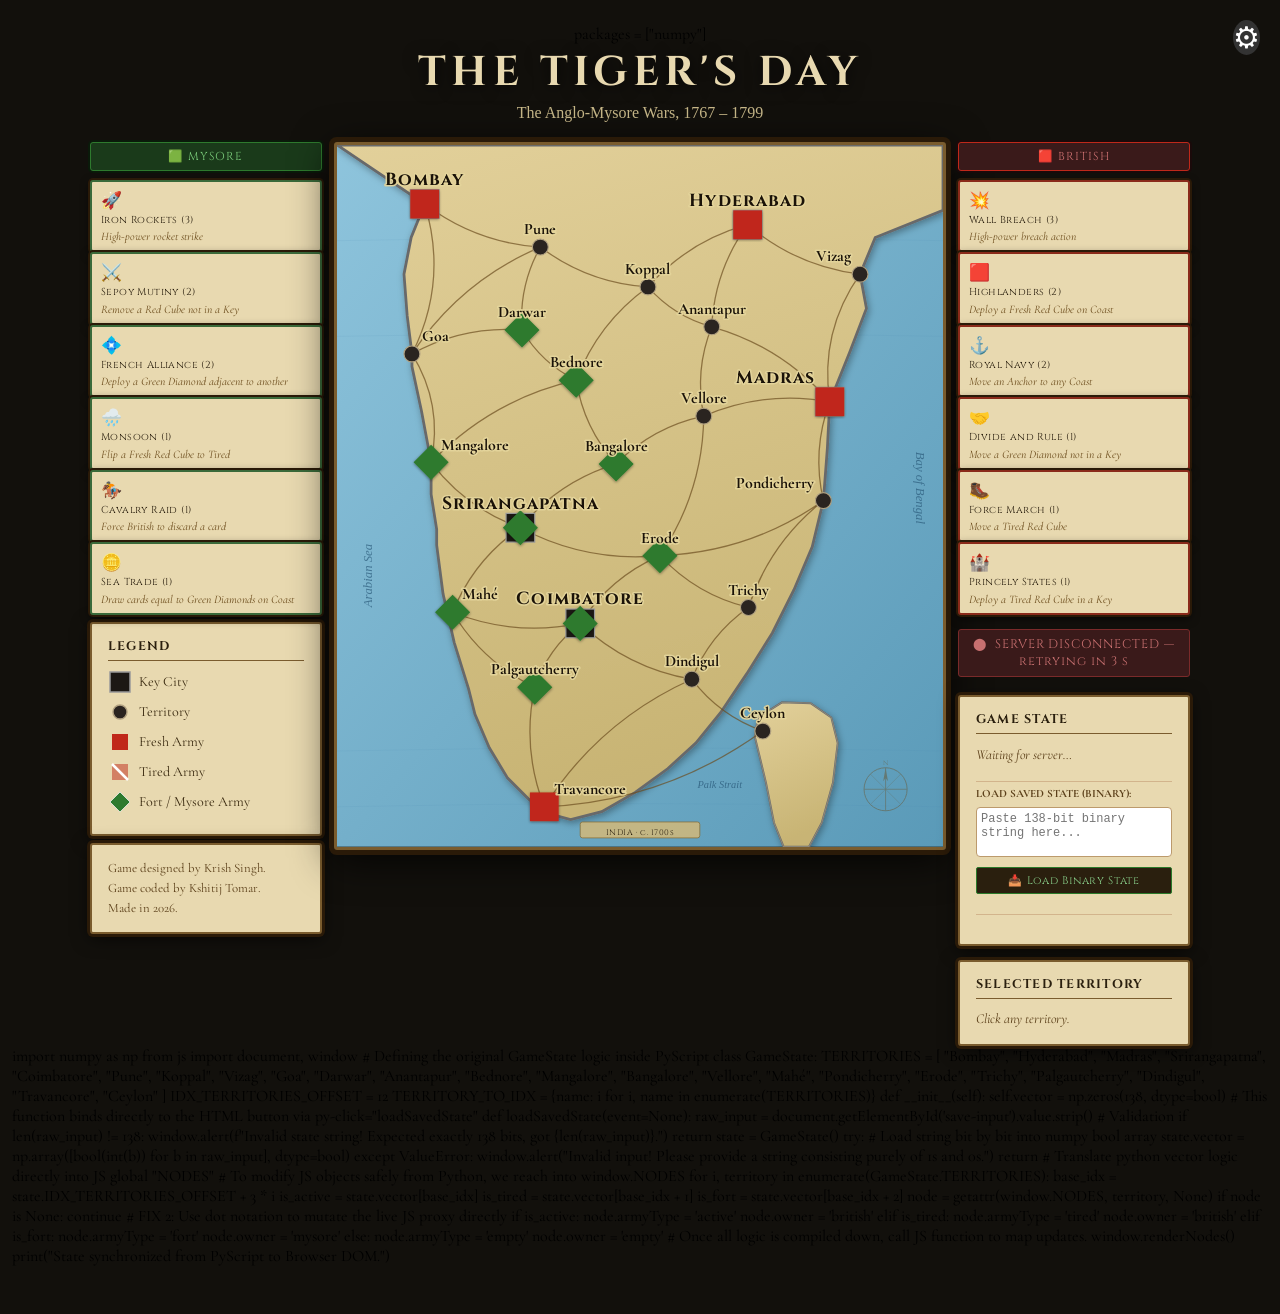
==== commit 0d8b3f9a: "front to backend system integration" ====
--- a/frontend/index.html
+++ b/frontend/index.html
@@ -4,222 +4,73 @@
     <meta charset="UTF-8">
     <meta name="viewport" content="width=device-width, initial-scale=1.0">
     <title>The Tiger's Day – The Anglo-Mysore Wars</title>
+    
     <link href="https://fonts.googleapis.com/css2?family=IM+Fell+English:ital@0;1&family=Cinzel:wght@400;700&family=Cormorant+Garamond:ital,wght@0,400;0,600;1,400&display=swap" rel="stylesheet">
+    
+    <link rel="stylesheet" href="https://pyscript.net/releases/2023.11.1/core.css" />
+    <script type="module" src="https://pyscript.net/releases/2023.11.1/core.js"></script>
+    
+    <py-config>
+        packages = ["numpy"]
+    </py-config>
+
     <style>
-        :root {
-          --parchment: #e8d9b0;
-          --ink:       #2a1f0e;
-          --border:    #7a5c2e;
-        }
+        /* All original styles remain perfectly intact */
+        :root { --parchment: #e8d9b0; --ink: #2a1f0e; --border: #7a5c2e; }
         * { box-sizing: border-box; margin: 0; padding: 0; }
-        body {
-          background: #12100c;
-          display: flex; flex-direction: column; align-items: center;
-          min-height: 100vh;
-          padding: 24px 12px 48px;
-          font-family: 'Cormorant Garamond', serif;
-        }
+        body { background: #12100c; display: flex; flex-direction: column; align-items: center; min-height: 100vh; padding: 24px 12px 48px; font-family: 'Cormorant Garamond', serif; }
         header { text-align: center; margin-bottom: 20px; animation: fadeDown .8s ease both; }
-        header h1 {
-          font-family: 'Cinzel', serif;
-          font-size: clamp(1.5rem, 4vw, 2.6rem);
-          color: #e8d9b0; letter-spacing: .13em; text-shadow: 0 2px 16px #000b;
-        }
-        header p {
-          font-family: 'IM Fell English', serif;
-          color: #c9b98a; font-size: 1rem; margin-top: 4px;
-        }
-
-        /* ── Main layout: [mysore cards] [map] [british cards + sidebar] ── */
-        .layout {
-          display: flex;
-          gap: 12px;
-          align-items: flex-start;
-          width: 100%;
-          max-width: 1100px;
-        }
-        .map-card {
-          flex: 1 1 660px;
-          border: 3px solid var(--border); border-radius: 3px;
-          box-shadow: 0 0 0 5px #2a1a08, 0 8px 40px #000d;
-          overflow: hidden;
-          animation: fadeIn 1s ease both .15s;
-        }
+        header h1 { font-family: 'Cinzel', serif; font-size: clamp(1.5rem, 4vw, 2.6rem); color: #e8d9b0; letter-spacing: .13em; text-shadow: 0 2px 16px #000b; }
+        header p { font-family: 'IM Fell English', serif; color: #c9b98a; font-size: 1rem; margin-top: 4px; }
+        .layout { display: flex; gap: 12px; align-items: flex-start; width: 100%; max-width: 1100px; }
+        .map-card { flex: 1 1 660px; border: 3px solid var(--border); border-radius: 3px; box-shadow: 0 0 0 5px #2a1a08, 0 8px 40px #000d; overflow: hidden; animation: fadeIn 1s ease both .15s; }
         svg#board { display: block; width: 100%; height: auto; }
-
-        /* ── Card columns ─────────────────────────────────────── */
-        .left-section {
-          flex: 0 0 232px;
-          display: flex;
-          flex-direction: column;
-          gap: 7px;
-          animation: fadeIn 1s ease both .3s;
-        }
-        .cards-col-header {
-          font-family: 'Cinzel', serif;
-          font-size: .72rem;
-          letter-spacing: .1em;
-          padding: 6px 8px;
-          border-radius: 3px;
-          text-align: center;
-          margin-bottom: 2px;
-        }
-        .mysore-col-header {
-          background: #1a3a1a;
-          color: #7acc7a;
-          border: 1px solid #2e7a2e;
-          box-shadow: 0 0 0 2px #0a1a0a;
-        }
-        .british-col-header {
-          background: #3a1a1a;
-          color: #cc7070;
-          border: 1px solid #c0281a;
-          box-shadow: 0 0 0 2px #1a0a0a;
-        }
-
-        /* Individual card */
-        .player-card {
-          background: var(--parchment);
-          border: 2px solid var(--border);
-          border-radius: 3px;
-          box-shadow: 0 0 0 2px #2a1a08, 0 3px 10px #000a;
-          padding: 8px 9px 7px;
-          cursor: pointer;
-          transition: box-shadow .15s, transform .1s, opacity .2s, filter .2s;
-          position: relative;
-        }
-        .player-card:hover:not(.used) {
-          box-shadow: 0 0 0 2px #2a1a08, 0 5px 18px #0009;
-          transform: translateY(-2px);
-        }
-        .player-card.used {
-          filter: grayscale(1) brightness(.7);
-          opacity: .45;
-          cursor: default;
-          pointer-events: none;
-        }
-        .mysore-card  { border-color: #3a6a3a; }
+        .left-section { flex: 0 0 232px; display: flex; flex-direction: column; gap: 7px; animation: fadeIn 1s ease both .3s; }
+        .cards-col-header { font-family: 'Cinzel', serif; font-size: .72rem; letter-spacing: .1em; padding: 6px 8px; border-radius: 3px; text-align: center; margin-bottom: 2px; }
+        .mysore-col-header { background: #1a3a1a; color: #7acc7a; border: 1px solid #2e7a2e; box-shadow: 0 0 0 2px #0a1a0a; }
+        .british-col-header { background: #3a1a1a; color: #cc7070; border: 1px solid #c0281a; box-shadow: 0 0 0 2px #1a0a0a; }
+        .player-card { background: var(--parchment); border: 2px solid var(--border); border-radius: 3px; box-shadow: 0 0 0 2px #2a1a08, 0 3px 10px #000a; padding: 8px 9px 7px; cursor: pointer; transition: box-shadow .15s, transform .1s, opacity .2s, filter .2s; position: relative; }
+        .player-card:hover:not(.used) { box-shadow: 0 0 0 2px #2a1a08, 0 5px 18px #0009; transform: translateY(-2px); }
+        .player-card.used { filter: grayscale(1) brightness(.7); opacity: .45; cursor: default; pointer-events: none; }
+        .mysore-card { border-color: #3a6a3a; }
         .british-card { border-color: #8a2a1a; }
-        .player-card .card-icon {
-          font-size: 1.05rem;
-          margin-bottom: 3px;
-          display: block;
-        }
-        .player-card .card-name {
-          font-family: 'Cinzel', serif;
-          font-size: .63rem;
-          letter-spacing: .04em;
-          color: var(--ink);
-          line-height: 1.2;
-          margin-bottom: 3px;
-        }
-        .player-card .card-desc {
-          font-family: 'Cormorant Garamond', serif;
-          font-style: italic;
-          font-size: .72rem;
-          color: #6a4a1a;
-          line-height: 1.25;
-        }
-        .used-badge {
-          display: none;
-          position: absolute;
-          top: 4px; right: 5px;
-          font-size: .55rem;
-          font-family: 'Cinzel', serif;
-          color: #888;
-          letter-spacing: .05em;
-        }
+        .player-card .card-icon { font-size: 1.05rem; margin-bottom: 3px; display: block; }
+        .player-card .card-name { font-family: 'Cinzel', serif; font-size: .63rem; letter-spacing: .04em; color: var(--ink); line-height: 1.2; margin-bottom: 3px; }
+        .player-card .card-desc { font-family: 'Cormorant Garamond', serif; font-style: italic; font-size: .72rem; color: #6a4a1a; line-height: 1.25; }
+        .used-badge { display: none; position: absolute; top: 4px; right: 5px; font-size: .55rem; font-family: 'Cinzel', serif; color: #888; letter-spacing: .05em; }
         .player-card.used .used-badge { display: block; }
-
-        /* ── Right panel: british cards + sidebar stacked ── */
-        .right-section {
-          flex: 0 0 232px;
-          display: flex;
-          flex-direction: column;
-          gap: 14px;
-          animation: fadeIn 1s ease both .3s;
-        }
+        .right-section { flex: 0 0 232px; display: flex; flex-direction: column; gap: 14px; animation: fadeIn 1s ease both .3s; }
         .sidebar { display: flex; flex-direction: column; gap: 14px; }
-        .panel {
-          background: var(--parchment); border: 2px solid var(--border); border-radius: 3px;
-          box-shadow: 0 0 0 3px #2a1a08, 0 4px 18px #000a; padding: 14px 16px;
-        }
-        .panel h2 {
-          font-family: 'Cinzel', serif; font-size: .78rem; letter-spacing: .1em; color: var(--ink);
-          border-bottom: 1px solid var(--border); padding-bottom: 5px; margin-bottom: 9px;
-        }
+        .panel { background: var(--parchment); border: 2px solid var(--border); border-radius: 3px; box-shadow: 0 0 0 3px #2a1a08, 0 4px 18px #000a; padding: 14px 16px; }
+        .panel h2 { font-family: 'Cinzel', serif; font-size: .78rem; letter-spacing: .1em; color: var(--ink); border-bottom: 1px solid var(--border); padding-bottom: 5px; margin-bottom: 9px; }
         .panel p, .panel li { font-size: .88rem; color: #3a2a10; line-height: 1.55; }
         .panel ul { list-style: none; padding: 0; }
         .panel ul li { margin-bottom: 6px; display: flex; align-items: center; gap: 7px; }
-        .quote {
-          font-family: 'IM Fell English', serif; font-style: italic;
-          font-size: .86rem; color: #5a3e18; line-height: 1.6; text-align: center;
-        }
-
-        /* ── Action buttons ─────────────────────────────── */
-        .action-btn {
-          font-family: 'Cinzel', serif; font-size: .68rem; letter-spacing: .06em;
-          background: #2a1f0e; color: #c9b98a;
-          border: 1px solid var(--border); border-radius: 2px;
-          padding: 5px 10px; cursor: pointer; transition: background .15s;
-          width: 100%; margin-bottom: 5px;
-        }
+        .quote { font-family: 'IM Fell English', serif; font-style: italic; font-size: .86rem; color: #5a3e18; line-height: 1.6; text-align: center; }
+        .action-btn { font-family: 'Cinzel', serif; font-size: .68rem; letter-spacing: .06em; background: #2a1f0e; color: #c9b98a; border: 1px solid var(--border); border-radius: 2px; padding: 5px 10px; cursor: pointer; transition: background .15s; width: 100%; margin-bottom: 5px; }
         .action-btn:hover { background: #3a2f1e; }
         .action-btn.danger { border-color: #8a2a1a; color: #cc8888; }
-        .action-btn.safe   { border-color: #2a7a2a; color: #88cc88; }
-
-        /* ── Status bar ─────────────────────────────────── */
-        #status-bar {
-          font-family: 'Cinzel', serif; font-size: .78rem; letter-spacing: .08em;
-          padding: 6px 12px; border-radius: 3px; margin-bottom: 4px; text-align: center;
-          transition: background .3s, color .3s;
-        }
-        #status-bar.connected    { background: #2a3a1a; color: #8ec870; border: 1px solid #4a7a2a; }
+        .action-btn.safe { border-color: #2a7a2a; color: #88cc88; }
+        #status-bar { font-family: 'Cinzel', serif; font-size: .78rem; letter-spacing: .08em; padding: 6px 12px; border-radius: 3px; margin-bottom: 4px; text-align: center; transition: background .3s, color .3s; }
+        #status-bar.connected { background: #2a3a1a; color: #8ec870; border: 1px solid #4a7a2a; }
         #status-bar.disconnected { background: #3a1a1a; color: #c87070; border: 1px solid #7a2a2a; }
-        #status-bar.waiting      { background: #2a2a1a; color: #c8c070; border: 1px solid #7a7a2a; }
-
-        /* ── Tooltip ─────────────────────────────────────── */
-        #tooltip {
-          position: fixed; background: #efe0bc; border: 1px solid #7a5c2e; border-radius: 3px;
-          padding: 7px 11px; font-family: 'Cormorant Garamond', serif; font-size: .88rem;
-          color: var(--ink); pointer-events: none; opacity: 0; transition: opacity .15s;
-          z-index: 200; max-width: 170px; box-shadow: 0 3px 12px #0006;
-        }
+        #status-bar.waiting { background: #2a2a1a; color: #c8c070; border: 1px solid #7a7a2a; }
+        #tooltip { position: fixed; background: #efe0bc; border: 1px solid #7a5c2e; border-radius: 3px; padding: 7px 11px; font-family: 'Cormorant Garamond', serif; font-size: .88rem; color: var(--ink); pointer-events: none; opacity: 0; transition: opacity .15s; z-index: 200; max-width: 170px; box-shadow: 0 3px 12px #0006; }
         #tooltip.show { opacity: 1; }
         #tooltip b { font-family: 'Cinzel', serif; font-size: .75rem; display: block; margin-bottom: 2px; }
-
-        /* ── Node selection ring ─────────────────────────── */
         .node-group { cursor: pointer; }
         .node-group.selected-source .sel-ring { opacity: 1 !important; }
-
-        /* ── Settings ────────────────────────────────────── */
-        #settings-container {
-          position: fixed; top: 20px; right: 20px;
-          text-align: right; z-index: 1000;
-        }
-        #settings-icon {
-          font-size: 30px; background-color: #333; color: white;
-          border-radius: 50%; border: none; cursor: pointer;
-          transition: transform 0.3s ease;
-        }
+        #settings-container { position: fixed; top: 20px; right: 20px; text-align: right; z-index: 1000; }
+        #settings-icon { font-size: 30px; background-color: #333; color: white; border-radius: 50%; border: none; cursor: pointer; transition: transform 0.3s ease; }
         #settings-icon:hover { transform: rotate(90deg); }
-        #settings-menu {
-          background: rgba(255,255,255,.9); border: 1px solid #ccc;
-          padding: 15px; border-radius: 8px; margin-top: 10px;
-          box-shadow: 0 4px 6px rgba(0,0,0,.1);
-          display: flex; flex-direction: column; gap: 8px;
-        }
-        #settings-menu button {
-          font-family: 'Cinzel', serif; font-size: .75rem;
-          padding: 6px 12px; cursor: pointer; border-radius: 2px;
-          border: 1px solid #999; background: #f5f0e8;
-        }
+        #settings-menu { background: rgba(255,255,255,.9); border: 1px solid #ccc; padding: 15px; border-radius: 8px; margin-top: 10px; box-shadow: 0 4px 6px rgba(0,0,0,.1); display: flex; flex-direction: column; gap: 8px; }
+        #settings-menu button { font-family: 'Cinzel', serif; font-size: .75rem; padding: 6px 12px; cursor: pointer; border-radius: 2px; border: 1px solid #999; background: #f5f0e8; }
         .hidden { display: none !important; }
-
-        @keyframes fadeIn   { from{opacity:0;transform:translateY(10px)} to{opacity:1;transform:none} }
+        @keyframes fadeIn { from{opacity:0;transform:translateY(10px)} to{opacity:1;transform:none} }
         @keyframes fadeDown { from{opacity:0;transform:translateY(-10px)} to{opacity:1;transform:none} }
     </style>
 </head>
+<body>
 
 <div id="settings-container">
     <button id="settings-icon" onclick="toggleSettings()">⚙</button>
@@ -230,118 +81,51 @@
     </div>
 </div>
 
-<body>
-
 <header>
     <h1>THE TIGER'S DAY</h1>
     <p>The Anglo-Mysore Wars, 1767 – 1799</p>
 </header>
 
 <div class="layout">
-
-    <!-- ══ LEFT: MYSORE CARDS ══════════════════════════════ -->
     <div class="left-section" id="mysore-col">
         <div class="cards-col-header mysore-col-header">🟩 MYSORE</div>
         <div id="mysore-cards-list"></div>
         <div class="panel">
-                <h2>LEGEND</h2>
-                <ul>
-                    <li>
-                        <svg width="24" height="24"><rect x="2" y="2" width="20" height="20" fill="#1c1814" stroke="#999" stroke-width="1.5"/></svg>
-                        Key City
-                    </li>
-                    <li>
-                        <svg width="24" height="24"><circle cx="12" cy="12" r="7" fill="#2a2420" stroke="#b0a080" stroke-width="1.4"/></svg>
-                        Territory
-                    </li>
-                    <li>
-                        <svg width="24" height="24"><rect x="4" y="4" width="16" height="16" fill="#c0281a"/></svg>
-                        Fresh Army
-                    </li>
-                    <li>
-                        <svg width="24" height="24">
-                            <rect x="4" y="4" width="16" height="16" fill="#c0281a" opacity=".5"/>
-                            <line x1="4" y1="4" x2="20" y2="20" stroke="white" stroke-width="2.5"/>
-                        </svg>
-                        Tired Army
-                    </li>
-                    <li>
-                        <svg width="24" height="24"><polygon points="12,2 22,12 12,22 2,12" fill="#2e7a2e" stroke="#eee" stroke-width=".8"/></svg>
-                        Fort / Mysore Army
-                    </li>
-                </ul>
-            </div>
+            <h2>LEGEND</h2>
+            <ul>
+                <li><svg width="24" height="24"><rect x="2" y="2" width="20" height="20" fill="#1c1814" stroke="#999" stroke-width="1.5"/></svg> Key City</li>
+                <li><svg width="24" height="24"><circle cx="12" cy="12" r="7" fill="#2a2420" stroke="#b0a080" stroke-width="1.4"/></svg> Territory</li>
+                <li><svg width="24" height="24"><rect x="4" y="4" width="16" height="16" fill="#c0281a"/></svg> Fresh Army</li>
+                <li><svg width="24" height="24"><rect x="4" y="4" width="16" height="16" fill="#c0281a" opacity=".5"/><line x1="4" y1="4" x2="20" y2="20" stroke="white" stroke-width="2.5"/></svg> Tired Army</li>
+                <li><svg width="24" height="24"><polygon points="12,2 22,12 12,22 2,12" fill="#2e7a2e" stroke="#eee" stroke-width=".8"/></svg> Fort / Mysore Army</li>
+            </ul>
+        </div>
         <div class="panel">
-                <p style="font-size:.8rem;color:#5a3e18">Game designed by Krish Singh.</p>
-                <p style="font-size:.8rem;color:#5a3e18">Game coded by Kshitij Tomar.</p>
-                <p style="font-size:.8rem;color:#5a3e18">Made in 2026.</p>
+            <p style="font-size:.8rem;color:#5a3e18">Game designed by Krish Singh.</p>
+            <p style="font-size:.8rem;color:#5a3e18">Game coded by Kshitij Tomar.</p>
+            <p style="font-size:.8rem;color:#5a3e18">Made in 2026.</p>
         </div>
     </div>
 
-    <!-- ══ CENTER: MAP (SVG COMPLETELY UNCHANGED) ══════════ -->
     <div class="map-card">
         <svg id="board" viewBox="0 0 760 880" xmlns="http://www.w3.org/2000/svg">
             <defs>
-                <linearGradient id="seaGrad" x1="0" y1="0" x2="1" y2="1">
-                    <stop offset="0%"  stop-color="#8ec4dc"/>
-                    <stop offset="100%" stop-color="#5a9ab8"/>
-                </linearGradient>
-                <linearGradient id="landGrad" x1="0" y1="0" x2=".25" y2="1">
-                    <stop offset="0%"   stop-color="#e2d09a"/>
-                    <stop offset="100%" stop-color="#c8b474"/>
-                </linearGradient>
-                <filter id="landshadow">
-                    <feDropShadow dx="2" dy="3" stdDeviation="5" flood-color="#0005"/>
-                </filter>
-                <filter id="nshadow">
-                    <feDropShadow dx="0" dy="1" stdDeviation="2" flood-color="#0007"/>
-                </filter>
+                <linearGradient id="seaGrad" x1="0" y1="0" x2="1" y2="1"><stop offset="0%" stop-color="#8ec4dc"/><stop offset="100%" stop-color="#5a9ab8"/></linearGradient>
+                <linearGradient id="landGrad" x1="0" y1="0" x2=".25" y2="1"><stop offset="0%" stop-color="#e2d09a"/><stop offset="100%" stop-color="#c8b474"/></linearGradient>
+                <filter id="landshadow"><feDropShadow dx="2" dy="3" stdDeviation="5" flood-color="#0005"/></filter>
+                <filter id="nshadow"><feDropShadow dx="0" dy="1" stdDeviation="2" flood-color="#0007"/></filter>
             </defs>
-
-            <!-- Sea -->
             <rect width="760" height="880" fill="url(#seaGrad)"/>
             <g stroke="#4e88a8" stroke-width=".5" opacity=".25" fill="none">
-                <path d="M0,120 Q380,112 760,120"/>
-                <path d="M0,240 Q380,232 760,240"/>
-                <path d="M0,760 Q380,752 760,760"/>
-                <path d="M0,830 Q380,822 760,830"/>
+                <path d="M0,120 Q380,112 760,120"/> <path d="M0,240 Q380,232 760,240"/>
+                <path d="M0,760 Q380,752 760,760"/> <path d="M0,830 Q380,822 760,830"/>
             </g>
-
-            <path id="india"
-                  d="M 0,0 L 760,0 L 760,82 L 675,116 L 656,162 L 664,205 L 643,260
-           L 618,322 L 615,380 L 610,446 L 596,504 L 573,558 L 546,612 L 514,663
-           L 481,712 L 450,750 L 415,782 L 374,812 L 332,836 L 293,846 L 263,838
-           L 240,820 L 214,794 L 191,756 L 173,714 L 165,682 L 147,624 L 133,563
-           L 125,502 L 125,482 L 118,438 L 118,398 L 106,334 L 94,278 L 94,262
-           L 88,214 L 84,162 L 93,116 L 110,74 L 0,0 Z"
-                  fill="url(#landGrad)" stroke="#68696b" stroke-width="3.5" filter="url(#landshadow)"/>
-
-            <path id="ceylon-land"
-                  d="M 528,718 L 558,699 L 594,700 L 620,718 L 628,750
-           L 622,800 L 608,850 L 592,880
-           L 560,880 L 548,850 L 538,800
-           L 524,742 Z"
-                  fill="url(#landGrad)" stroke="#68696b" stroke-width="2.5"
-                  filter="url(#landshadow)"/>
-            <path
-                    d="M 528,718 L 558,699 L 594,700 L 620,718 L 628,750
-           L 622,800 L 608,850 L 592,880
-           L 560,880 L 548,850 L 538,800
-           L 524,742 Z"
-                    fill="none" stroke="#e0cfa0" stroke-width=".8" opacity=".5"/>
-
-            <text x="44" y="540" text-anchor="middle"
-                  font-family="IM Fell English,serif" font-style="italic"
-                  font-size="16" fill="#2a5a7a" opacity=".7"
-                  transform="rotate(-90,44,540)">Arabian Sea</text>
-            <text x="726" y="430" text-anchor="middle"
-                  font-family="IM Fell English,serif" font-style="italic"
-                  font-size="16" fill="#2a5a7a" opacity=".7"
-                  transform="rotate(90,726,430)">Bay of Bengal</text>
-            <text x="480" y="806" text-anchor="middle"
-                  font-family="IM Fell English,serif" font-style="italic"
-                  font-size="13" fill="#2a5a7a" opacity=".75">Palk Strait</text>
-
+            <path id="india" d="M 0,0 L 760,0 L 760,82 L 675,116 L 656,162 L 664,205 L 643,260 L 618,322 L 615,380 L 610,446 L 596,504 L 573,558 L 546,612 L 514,663 L 481,712 L 450,750 L 415,782 L 374,812 L 332,836 L 293,846 L 263,838 L 240,820 L 214,794 L 191,756 L 173,714 L 165,682 L 147,624 L 133,563 L 125,502 L 125,482 L 118,438 L 118,398 L 106,334 L 94,278 L 94,262 L 88,214 L 84,162 L 93,116 L 110,74 L 0,0 Z" fill="url(#landGrad)" stroke="#68696b" stroke-width="3.5" filter="url(#landshadow)"/>
+            <path id="ceylon-land" d="M 528,718 L 558,699 L 594,700 L 620,718 L 628,750 L 622,800 L 608,850 L 592,880 L 560,880 L 548,850 L 538,800 L 524,742 Z" fill="url(#landGrad)" stroke="#68696b" stroke-width="2.5" filter="url(#landshadow)"/>
+            <path d="M 528,718 L 558,699 L 594,700 L 620,718 L 628,750 L 622,800 L 608,850 L 592,880 L 560,880 L 548,850 L 538,800 L 524,742 Z" fill="none" stroke="#e0cfa0" stroke-width=".8" opacity=".5"/>
+            <text x="44" y="540" text-anchor="middle" font-family="IM Fell English,serif" font-style="italic" font-size="16" fill="#2a5a7a" opacity=".7" transform="rotate(-90,44,540)">Arabian Sea</text>
+            <text x="726" y="430" text-anchor="middle" font-family="IM Fell English,serif" font-style="italic" font-size="16" fill="#2a5a7a" opacity=".7" transform="rotate(90,726,430)">Bay of Bengal</text>
+            <text x="480" y="806" text-anchor="middle" font-family="IM Fell English,serif" font-style="italic" font-size="13" fill="#2a5a7a" opacity=".75">Palk Strait</text>
             <g transform="translate(688,808)" opacity=".45">
                 <circle r="27" fill="none" stroke="#6a4c1e" stroke-width="1.2"/>
                 <line x1="0" y1="-27" x2="0" y2="27" stroke="#6a4c1e" stroke-width="1"/>
@@ -351,56 +135,41 @@
                 <polygon points="0,-27 3,-10 0,-14 -3,-10" fill="#6a4c1e"/>
                 <text y="-31" text-anchor="middle" font-size="8" font-family="Cinzel,serif" fill="#6a4c1e">N</text>
             </g>
-
             <g transform="translate(380,860)">
-                <rect x="-75" y="-11" width="150" height="20" rx="3"
-                      fill="#cdb87e" stroke="#8a6a2e" stroke-width="1" opacity=".9"/>
-                <text text-anchor="middle" y="5"
-                      font-family="Cinzel,serif" font-size="10" fill="#2a1f0e" letter-spacing=".07em">
-                    INDIA · c. 1700s
-                </text>
+                <rect x="-75" y="-11" width="150" height="20" rx="3" fill="#cdb87e" stroke="#8a6a2e" stroke-width="1" opacity=".9"/>
+                <text text-anchor="middle" y="5" font-family="Cinzel,serif" font-size="10" fill="#2a1f0e" letter-spacing=".07em">INDIA · c. 1700s</text>
             </g>
-
             <g id="edge-layer"></g>
             <g id="node-layer"></g>
         </svg>
     </div>
 
-    <!-- ══ RIGHT: BRITISH CARDS + SIDEBAR ══════════════════ -->
     <div class="right-section">
-
-        <!-- British cards -->
         <div class="left-section" id="british-col" style="flex:none">
             <div class="cards-col-header british-col-header">🟥 BRITISH</div>
             <div id="british-cards-list"></div>
         </div>
 
-        <!-- Sidebar panels -->
         <div class="sidebar">
             <div id="status-bar" class="disconnected">⬤ &nbsp;NOT CONNECTED</div>
-
             <div class="panel">
                 <h2>GAME STATE</h2>
-                <div id="game-state-panel" style="font-size:.86rem;color:#5a3e18;line-height:1.7">
-                    <em>Waiting for server…</em>
+                <div id="game-state-panel" style="font-size:.86rem;color:#5a3e18;line-height:1.7"><em>Waiting for server…</em></div>
+
+                <div style="margin-top:15px; border-top: 1px solid #d2b48c; pt: 10px;">
+                    <label for="save-input" style="font-size: 0.7rem; font-weight: bold; color: #5a3e18;">LOAD SAVED STATE (BINARY):</label>
+                    <textarea id="save-input" 
+                            placeholder="Paste 138-bit binary string here..." 
+                            style="width: 100%; height: 50px; font-family: monospace; font-size: 0.75rem; margin-top: 5px; border: 1px solid #bc9a6c; border-radius: 4px; padding: 4px; resize: none;"></textarea>
+                    
+                    <button id="load-state-btn" class="action-btn safe" style="width: 100%; margin-top: 5px;" py-click="loadSavedState">📥 Load Binary State</button>
                 </div>
-
-                <div style="margin-top:15px; border-top: 1px solid #d2b48c; pt: 10px;">
-                    <label for="save-input" style="font-size: 0.7rem; font-weight: bold; color: #5a3e18;">LOAD SAVED STATE:</label>
-                    <textarea id="save-input" 
-                            placeholder="Paste state string here..." 
-                            style="width: 100%; height: 50px; font-family: monospace; font-size: 0.75rem; margin-top: 5px; border: 1px solid #bc9a6c; border-radius: 4px; padding: 4px; resize: none;"></textarea>
-                    <button class="action-btn safe" style="width: 100%; margin-top: 5px;" onclick="loadSavedState()">📥 Load State</button>
-                </div>
-
                 <hr style="border: 0; border-top: 1px solid #d2b48c; margin: 15px 0;">
             </div>
 
             <div class="panel">
                 <h2>SELECTED TERRITORY</h2>
-                <div id="info-panel" style="font-size:.86rem;color:#5a3e18;line-height:1.6">
-                    <em>Click any territory.</em>
-                </div>
+                <div id="info-panel" style="font-size:.86rem;color:#5a3e18;line-height:1.6"><em>Click any territory.</em></div>
                 <div id="action-buttons" style="margin-top:9px;display:none;flex-direction:column;gap:4px">
                     <button class="action-btn" onclick="setTired()">😴 Set Army Tired</button>
                     <button class="action-btn" onclick="setActive()">⚡ Refresh Army</button>
@@ -412,12 +181,81 @@
 
 <div id="tooltip"></div>
 
+<py-script>
+import numpy as np
+from js import document, window
+
+# Defining the original GameState logic inside PyScript
+class GameState:
+    TERRITORIES = [
+        "Bombay", "Hyderabad", "Madras", "Srirangapatna", "Coimbatore",
+        "Pune", "Koppal", "Vizag", "Goa", "Darwar", "Anantapur",
+        "Bednore", "Mangalore", "Bangalore", "Vellore", "Mahé",
+        "Pondicherry", "Erode", "Trichy", "Palgautcherry", "Dindigul",
+        "Travancore", "Ceylon"
+    ]
+    
+    IDX_TERRITORIES_OFFSET = 12 
+    TERRITORY_TO_IDX = {name: i for i, name in enumerate(TERRITORIES)}
+
+    def __init__(self):
+        self.vector = np.zeros(138, dtype=bool)
+
+# This function binds directly to the HTML button via py-click="loadSavedState"
+def loadSavedState(event=None):
+    raw_input = document.getElementById('save-input').value.strip()
+    
+    # Validation
+    if len(raw_input) != 138:
+        window.alert(f"Invalid state string! Expected exactly 138 bits, got {len(raw_input)}.")
+        return
+        
+    state = GameState()
+    
+    try:
+        # Load string bit by bit into numpy bool array
+        state.vector = np.array([bool(int(b)) for b in raw_input], dtype=bool)
+    except ValueError:
+        window.alert("Invalid input! Please provide a string consisting purely of 1s and 0s.")
+        return
+
+    # Translate python vector logic directly into JS global "NODES"
+    # To modify JS objects safely from Python, we reach into window.NODES
+    for i, territory in enumerate(GameState.TERRITORIES):
+        base_idx = state.IDX_TERRITORIES_OFFSET + 3 * i
+        
+        is_active = state.vector[base_idx]
+        is_tired  = state.vector[base_idx + 1]
+        is_fort   = state.vector[base_idx + 2]
+    
+        node = getattr(window.NODES, territory, None)
+        
+        if node is None:
+            continue
+            
+        # FIX 2: Use dot notation to mutate the live JS proxy directly
+        if is_active:
+            node.armyType = 'active'
+            node.owner = 'british'
+        elif is_tired:
+            node.armyType = 'tired'
+            node.owner = 'british'
+        elif is_fort:
+            node.armyType = 'fort'
+            node.owner = 'mysore'
+        else:
+            node.armyType = 'empty'
+            node.owner = 'empty'
+
+
+    # Once all logic is compiled down, call JS function to map updates.
+    window.renderNodes()
+    print("State synchronized from PyScript to Browser DOM.")
+</py-script>
+
 <script>
-
-// ═══════════════════════════════════════════════════════════════
-//  STATIC DATA
-// ═══════════════════════════════════════════════════════════════
-const NODES = {
+// IMPORTANT: Changed to `var` so `window.NODES` is fully globally accessible for PyScript!
+var NODES = {
   Bombay:        { x:110, y: 74,  owner:'british', armyType:'active',  key:true,  coast:true,  labelAnchor:{anchor:'middle', dx:0,   dy:-24} },
   Hyderabad:     { x:515, y:100,  owner:'british', armyType:'active',  key:true,  coast:false, labelAnchor:{anchor:'middle', dx:0,   dy:-24} },
   Madras:        { x:618, y:322,  owner:'british', armyType:'active',  key:true,  coast:true,  labelAnchor:{anchor:'end',    dx:-18, dy:-24} },
@@ -444,47 +282,19 @@
 };
 
 const EDGES = [
-  ['Bombay','Pune'],
-  ['Bombay','Goa',{curve:-0.2}],
-  ['Pune','Koppal'],['Pune','Darwar'],
-  ['Pune','Goa'],
-  ['Hyderabad','Koppal'],
-  ['Hyderabad','Anantapur'],
-  ['Hyderabad','Vizag'],
-  ['Koppal','Anantapur'],
-  ['Koppal','Bednore'],
-  ['Darwar','Goa'],
-  ['Darwar','Bednore'],
-  ['Anantapur','Vellore'],
-  ['Goa','Mangalore',{curve:-0.2}],
-  ['Bednore','Mangalore'],
-  ['Bednore','Bangalore'],
-  ['Madras','Vellore'],
-  ['Madras','Pondicherry'],
-  ['Madras','Vizag',{curve:-0.2}],
-  ['Madras','Anantapur'],
-  ['Vellore','Bangalore'],
-  ['Mangalore','Srirangapatna'],
-  ['Bangalore','Srirangapatna'],
-  ['Srirangapatna','Mahé'],
-  ['Srirangapatna','Erode'],
-  ['Erode','Coimbatore'],
-  ['Erode','Trichy'],
-  ['Erode','Pondicherry'],
-  ['Erode','Vellore'],
-  ['Pondicherry','Trichy'],
-  ['Mahé','Coimbatore'],
-  ['Mahé','Palgautcherry'],
-  ['Coimbatore','Palgautcherry'],
-  ['Coimbatore','Dindigul'],
-  ['Trichy','Dindigul'],
-  ['Palgautcherry','Travancore'],
-  ['Dindigul','Travancore'],
-  ['Dindigul','Ceylon'],
-  ['Travancore','Ceylon'],
+  ['Bombay','Pune'], ['Bombay','Goa',{curve:-0.2}], ['Pune','Koppal'],['Pune','Darwar'], ['Pune','Goa'],
+  ['Hyderabad','Koppal'], ['Hyderabad','Anantapur'], ['Hyderabad','Vizag'], ['Koppal','Anantapur'],
+  ['Koppal','Bednore'], ['Darwar','Goa'], ['Darwar','Bednore'], ['Anantapur','Vellore'],
+  ['Goa','Mangalore',{curve:-0.2}], ['Bednore','Mangalore'], ['Bednore','Bangalore'],
+  ['Madras','Vellore'], ['Madras','Pondicherry'], ['Madras','Vizag',{curve:-0.2}], ['Madras','Anantapur'],
+  ['Vellore','Bangalore'], ['Mangalore','Srirangapatna'], ['Bangalore','Srirangapatna'],
+  ['Srirangapatna','Mahé'], ['Srirangapatna','Erode'], ['Erode','Coimbatore'], ['Erode','Trichy'],
+  ['Erode','Pondicherry'], ['Erode','Vellore'], ['Pondicherry','Trichy'], ['Mahé','Coimbatore'],
+  ['Mahé','Palgautcherry'], ['Coimbatore','Palgautcherry'], ['Coimbatore','Dindigul'],
+  ['Trichy','Dindigul'], ['Palgautcherry','Travancore'], ['Dindigul','Travancore'],
+  ['Dindigul','Ceylon'], ['Travancore','Ceylon'],
 ];
 
-// ── Adjacency map (built from EDGES) ──────────────────────────
 const adjacency = {};
 for (const [a, b] of EDGES) {
   (adjacency[a] = adjacency[a] || []).push(b);
@@ -492,7 +302,6 @@
 }
 for (const k of Object.keys(adjacency)) adjacency[k] = [...new Set(adjacency[k])];
 
-// ── Card definitions ───────────────────────────────────────────
 const BRITISH_CARD_DATA = [
   { name: 'Wall Breach (3)',      icon: '💥',  desc: 'High-power breach action' },
   { name: 'Highlanders (2)',      icon: '🟥',  desc: 'Deploy a Fresh Red Cube on Coast' },
@@ -511,9 +320,6 @@
   { name: 'Sea Trade (1)',        icon: '🪙',  desc: 'Draw cards equal to Green Diamonds on Coast' },
 ];
 
-// ═══════════════════════════════════════════════════════════════
-//  RENDERING
-// ═══════════════════════════════════════════════════════════════
 const SVG_NS = 'http://www.w3.org/2000/svg';
 
 function splineControlPoint(ax, ay, bx, by, f=0.18) {
@@ -542,10 +348,11 @@
   }
 }
 
-function renderNodes() {
+// NOTE: Now accessible to PyScript directly via window.renderNodes()
+window.renderNodes = function renderNodes() {
   const layer = document.getElementById('node-layer');
   layer.innerHTML = '';
-  for (const [name, data] of Object.entries(NODES)) {
+  for (const [name, data] of Object.entries(window.NODES)) {
     const {x, y, owner, key, coast} = data;
     const armyType = data.armyType || 'empty';
     const la = data.labelAnchor || {anchor:'middle', dx:0, dy: key?-24:-16};
@@ -561,7 +368,6 @@
     g.addEventListener('mousemove', tooltipShow);
     g.addEventListener('mouseleave', tooltipHide);
 
-    // Selection ring
     const ring = document.createElementNS(SVG_NS,'circle');
     ring.setAttribute('class','sel-ring');
     ring.setAttribute('r', key?'22':'15');
@@ -569,7 +375,6 @@
     ring.setAttribute('stroke-width','2'); ring.setAttribute('opacity','0');
     g.appendChild(ring);
 
-    // ── Territory base shape (key = square, non-key = circle) ──
     if (key) {
       const sq = document.createElementNS(SVG_NS,'rect');
       sq.setAttribute('x','-18'); sq.setAttribute('y','-18');
@@ -584,9 +389,7 @@
       g.appendChild(circ);
     }
 
-    // ── Army / fort piece ───────────────────────────────────────
     if (armyType === 'fort') {
-      // Mysore fort: solid green diamond
       const p = document.createElementNS(SVG_NS,'polygon');
       p.setAttribute('points','0,-22 22,0 0,22 -22,0');
       p.setAttribute('fill','#2e7a2e');
@@ -614,7 +417,6 @@
         g.appendChild(p);
       }
 
-      // Tired indicator: a white diagonal slash
       if (isTired) {
         const slash = document.createElementNS(SVG_NS,'line');
         slash.setAttribute('x1','-13'); slash.setAttribute('y1','-13');
@@ -623,7 +425,6 @@
         slash.setAttribute('stroke-width','3');
         slash.setAttribute('stroke-linecap','round');
         g.appendChild(slash);
-        // Small "Z" to reinforce "tired"
         const zt = document.createElementNS(SVG_NS,'text');
         zt.setAttribute('x','10'); zt.setAttribute('y','-10');
         zt.setAttribute('font-family','Cinzel,serif');
@@ -637,7 +438,6 @@
       }
     }
 
-    // ── Labels ─────────────────────────────────────────────────
     const makeLabel = isHalo => {
       const t=document.createElementNS(SVG_NS,'text');
       t.setAttribute('dy',String(ldy)); t.setAttribute('dx',String(ldx));
@@ -659,7 +459,6 @@
   }
 }
 
-// ── Render card panels ─────────────────────────────────────────
 function renderCards(britishAvail, mysoreAvail) {
   const bList = document.getElementById('british-cards-list');
   const mList = document.getElementById('mysore-cards-list');
@@ -670,16 +469,8 @@
     const div = document.createElement('div');
     const usable = britishAvail[i];
     div.className = 'player-card british-card' + (usable ? '' : ' used');
-    div.innerHTML = `
-      <span class="used-badge">USED</span>
-      <span class="card-icon">${card.icon}</span>
-      <div class="card-name">${card.name}</div>
-      <div class="card-desc">${card.desc}</div>
-    `;
-    if (usable) {
-      div.title = 'Click to play this card';
-      div.addEventListener('click', () => playCard('british', i));
-    }
+    div.innerHTML = `<span class="used-badge">USED</span><span class="card-icon">${card.icon}</span><div class="card-name">${card.name}</div><div class="card-desc">${card.desc}</div>`;
+    if (usable) { div.title = 'Click to play this card'; div.addEventListener('click', () => playCard('british', i)); }
     bList.appendChild(div);
   });
 
@@ -687,27 +478,15 @@
     const div = document.createElement('div');
     const usable = mysoreAvail[i];
     div.className = 'player-card mysore-card' + (usable ? '' : ' used');
-    div.innerHTML = `
-      <span class="used-badge">USED</span>
-      <span class="card-icon">${card.icon}</span>
-      <div class="card-name">${card.name}</div>
-      <div class="card-desc">${card.desc}</div>
-    `;
-    if (usable) {
-      div.title = 'Click to play this card';
-      div.addEventListener('click', () => playCard('mysore', i));
-    }
+    div.innerHTML = `<span class="used-badge">USED</span><span class="card-icon">${card.icon}</span><div class="card-name">${card.name}</div><div class="card-desc">${card.desc}</div>`;
+    if (usable) { div.title = 'Click to play this card'; div.addEventListener('click', () => playCard('mysore', i)); }
     mList.appendChild(div);
   });
 }
 
-// ═══════════════════════════════════════════════════════════════
-//  INFO PANEL
-// ═══════════════════════════════════════════════════════════════
 const tooltip   = document.getElementById('tooltip');
 const infoPanel = document.getElementById('info-panel');
 const actionBtns = document.getElementById('action-buttons');
-
 let selectedTerritoryName = null;
 
 function updateInfoPanel(name, owner, armyType, key, coast) {
@@ -726,7 +505,6 @@
     <br><span style="color:#8a6830;font-size:.76rem;letter-spacing:.04em">ADJACENT:</span><br>
     <span style="font-size:.8rem">${adj}</span>
   `;
-  // Show action buttons only if there's an army here
   const hasArmy = armyType === 'active' || armyType === 'tired';
   actionBtns.style.display = hasArmy ? 'flex' : 'none';
 }
@@ -742,102 +520,58 @@
 }
 function tooltipHide() { tooltip.classList.remove('show'); }
 
-// ═══════════════════════════════════════════════════════════════
-//  MOVE SELECTION  (two-click: source → destination)
-// ═══════════════════════════════════════════════════════════════
 let selectedSource = null;
-
 function handleNodeClick(g) {
   const name     = g.dataset.name;
   const owner    = g.dataset.owner;
   const armyType = g.dataset.armyType || 'empty';
 
   updateInfoPanel(name, owner, armyType, g.dataset.key, g.dataset.coast);
-
-  // Clear old ring
   document.querySelectorAll('.sel-ring').forEach(r => r.setAttribute('opacity','0'));
 
   if (!selectedSource) {
     selectedSource = name;
     g.querySelector('.sel-ring').setAttribute('opacity','1');
   } else {
-    if (selectedSource === name) {
-      selectedSource = null;   // deselect
-    } else {
-      const from = selectedSource;
-      selectedSource = null;
-      sendMove(from, name);
-    }
+    if (selectedSource === name) { selectedSource = null; } 
+    else { const from = selectedSource; selectedSource = null; sendMove(from, name); }
   }
 }
 
-// ═══════════════════════════════════════════════════════════════
-//  WEBSOCKET
-// ═══════════════════════════════════════════════════════════════
 const WS_URL = 'ws://localhost:8887';
 const statusBar      = document.getElementById('status-bar');
 const gameStatePanel = document.getElementById('game-state-panel');
-
 let ws = null;
-let lastState = null;   // for save
+let lastState = null;
 
 function connect() {
   setStatus('waiting', '⬤ &nbsp;CONNECTING…');
   ws = new WebSocket(WS_URL);
-
-  ws.onopen = () => {
-    setStatus('connected', '⬤ &nbsp;SERVER CONNECTED');
-    console.log('[WS] Connected');
-  };
-  ws.onclose = () => {
-    setStatus('disconnected', '⬤ &nbsp;SERVER DISCONNECTED — retrying in 3 s');
-    setTimeout(connect, 3000);
-  };
-  ws.onerror = (err) => console.error('[WS] Error', err);
-
+  ws.onopen = () => { setStatus('connected', '⬤ &nbsp;SERVER CONNECTED'); };
+  ws.onclose = () => { setStatus('disconnected', '⬤ &nbsp;SERVER DISCONNECTED — retrying in 3 s'); setTimeout(connect, 3000); };
   ws.onmessage = (event) => {
-    try {
-      const msg = JSON.parse(event.data);
-      handleServerMessage(msg);
-    } catch(e) { console.error('[WS] Bad JSON', event.data); }
+    try { handleServerMessage(JSON.parse(event.data)); } catch(e) {}
   };
 }
 
 function handleServerMessage(msg) {
   switch (msg.type) {
-
     case 'STATE':
       lastState = msg;
       applyBoard(msg.territories);
       renderCards(msg.britishCards, msg.mysoreCards);
       updateGameStatePanel(msg.turn, msg.maxTurns, msg.whoToMove, msg.winner);
       break;
-
     case 'MOVE_RESULT':
-      if (msg.status === 'invalid') {
-        flashStatus('⚠ &nbsp;' + msg.reason, 1800);
-      } else {
+      if (msg.status === 'invalid') { flashStatus('⚠ &nbsp;' + msg.reason, 1800); } 
+      else {
         applyBoard(msg.territories);
         renderCards(msg.britishCards || [], msg.mysoreCards || []);
         updateGameStatePanel(msg.turn, msg.maxTurns||4, msg.whoToMove, msg.winner);
         if (msg.winner) showGameOver(msg.winner);
       }
       break;
-
-    case 'GAME_OVER':
-      showGameOver(msg.winner);
-      break;
-
-    case 'PONG':
-      console.log('[WS] Pong');
-      break;
-
-    case 'ERROR':
-      console.error('[SERVER]', msg.message);
-      break;
-
-    default:
-      console.warn('[WS] Unknown type:', msg.type);
+    case 'GAME_OVER': showGameOver(msg.winner); break;
   }
 }
 
@@ -849,51 +583,28 @@
       NODES[t.name].armyType = t.armyType;
     }
   }
-  renderNodes();
+  window.renderNodes();
 }
 
 function updateGameStatePanel(turn, maxTurns, whoToMove, winner) {
   if (winner) {
     const col = winner === 'british' ? '#c0281a' : '#2e7a2e';
-    gameStatePanel.innerHTML =
-      `<strong style="color:${col}">GAME OVER</strong><br>
-       <span style="color:${col}">${capitalize(winner)} wins!</span>`;
+    gameStatePanel.innerHTML = `<strong style="color:${col}">GAME OVER</strong><br><span style="color:${col}">${capitalize(winner)} wins!</span>`;
     return;
   }
-  const phaseColor = whoToMove === 'British Move' ? '#c0281a'
-                   : whoToMove === 'Mysore Card'  ? '#2e7a2e'
-                   : '#c8a030';
-  gameStatePanel.innerHTML =
-    `Turn <strong>${turn}</strong> of <strong>${maxTurns}</strong><br>
-     <span style="color:${phaseColor};font-weight:700">${whoToMove||'—'}</span>`;
-}
-
-// ── Outbound helpers ───────────────────────────────────────────
-function sendMove(from, to) {
-  send({ type:'MOVE', from, to });
-}
-function playCard(player, cardIndex) {
-  send({ type:'CARD_PLAY', player, cardIndex });
-}
-function setTired() {
-  if (selectedTerritoryName) send({ type:'SET_TIRED', territory: selectedTerritoryName });
-}
-function setActive() {
-  if (selectedTerritoryName) send({ type:'SET_ACTIVE', territory: selectedTerritoryName });
-}
+  const phaseColor = whoToMove === 'British Move' ? '#c0281a' : whoToMove === 'Mysore Card'  ? '#2e7a2e' : '#c8a030';
+  gameStatePanel.innerHTML = `Turn <strong>${turn}</strong> of <strong>${maxTurns}</strong><br><span style="color:${phaseColor};font-weight:700">${whoToMove||'—'}</span>`;
+}
+
+function sendMove(from, to) { send({ type:'MOVE', from, to }); }
+function playCard(player, cardIndex) { send({ type:'CARD_PLAY', player, cardIndex }); }
+function setTired() { if (selectedTerritoryName) send({ type:'SET_TIRED', territory: selectedTerritoryName }); }
+function setActive() { if (selectedTerritoryName) send({ type:'SET_ACTIVE', territory: selectedTerritoryName }); }
 function sendNextPhase() { send({ type:'NEXT_PHASE' }); }
-function sendUndo()       { send({ type:'UNDO' }); }
-function sendReset()      { send({ type:'RESET' }); }
-
-function send(obj) {
-  if (!ws || ws.readyState !== WebSocket.OPEN) {
-    flashStatus('⚠ &nbsp;Not connected to server', 1800);
-    return;
-  }
-  ws.send(JSON.stringify(obj));
-}
-
-// ── Save state as JSON download ────────────────────────────────
+function sendUndo() { send({ type:'UNDO' }); }
+function sendReset() { send({ type:'RESET' }); }
+function send(obj) { if (ws && ws.readyState === WebSocket.OPEN) ws.send(JSON.stringify(obj)); else flashStatus('⚠ &nbsp;Not connected', 1800); }
+
 function saveState() {
   if (!lastState) { alert('No state to save yet.'); return; }
   const blob = new Blob([JSON.stringify(lastState, null, 2)], { type:'application/json' });
@@ -903,11 +614,7 @@
   a.click();
 }
 
-// ── UI helpers ─────────────────────────────────────────────────
-function setStatus(cls, html) {
-  statusBar.className = cls;
-  statusBar.innerHTML = html;
-}
+function setStatus(cls, html) { statusBar.className = cls; statusBar.innerHTML = html; }
 let _flashTimer = null;
 function flashStatus(html, ms) {
   const prev = statusBar.innerHTML, prevCls = statusBar.className;
@@ -915,46 +622,9 @@
   clearTimeout(_flashTimer);
   _flashTimer = setTimeout(() => setStatus(prevCls, prev), ms);
 }
-function showGameOver(winner) {
-  setTimeout(() => {
-    const m = winner === 'british'
-      ? '🟥 The British East India Company has conquered the Deccan.'
-      : '🟩 Mysore has endured. Tipu Sultan lives to fight another day.';
-    alert(m);
-  }, 300);
-}
+function showGameOver(winner) { alert(winner === 'british' ? '🟥 The British East India Company has conquered the Deccan.' : '🟩 Mysore has endured.'); }
 function capitalize(s) { return s ? s.charAt(0).toUpperCase()+s.slice(1) : ''; }
-
-function toggleSettings() {
-  document.getElementById('settings-menu').classList.toggle('hidden');
-}
-
-function loadSavedState() {
-    const rawInput = document.getElementById('save-input').value;
-    
-    // Split input by lines so you can update multiple nodes at once
-    const lines = rawInput.split('\n');
-
-    lines.forEach(line => {
-        // Expected format: "Bombay: british, active"
-        if (line.includes(':')) {
-            const [location, data] = line.split(':');
-            const [newOwner, newType] = data.split(',').map(s => s.trim().toLowerCase());
-
-            const nodeKey = location.trim();
-
-            // Check if the location exists in our NODES object
-            if (NODES[nodeKey]) {
-                NODES[nodeKey].owner = newOwner;
-                NODES[nodeKey].armyType = newType;
-                console.log(`Updated ${nodeKey}: ${newOwner}, ${newType}`);
-            }
-        }
-    });
-
-    // VERY IMPORTANT: After updating the data, redraw the board
-    renderBoard(); 
-}
+function toggleSettings() { document.getElementById('settings-menu').classList.toggle('hidden'); }
 
 window.onclick = function(e) {
   const menu = document.getElementById('settings-menu');
@@ -962,11 +632,8 @@
   if (e.target !== icon && !menu.contains(e.target)) menu.classList.add('hidden');
 };
 
-// ═══════════════════════════════════════════════════════════════
-//  BOOT
-// ═══════════════════════════════════════════════════════════════
 renderEdges();
-renderNodes();
+window.renderNodes();
 renderCards([true,true,true,true,true,true], [true,true,true,true,true,true]);
 connect();
 </script>
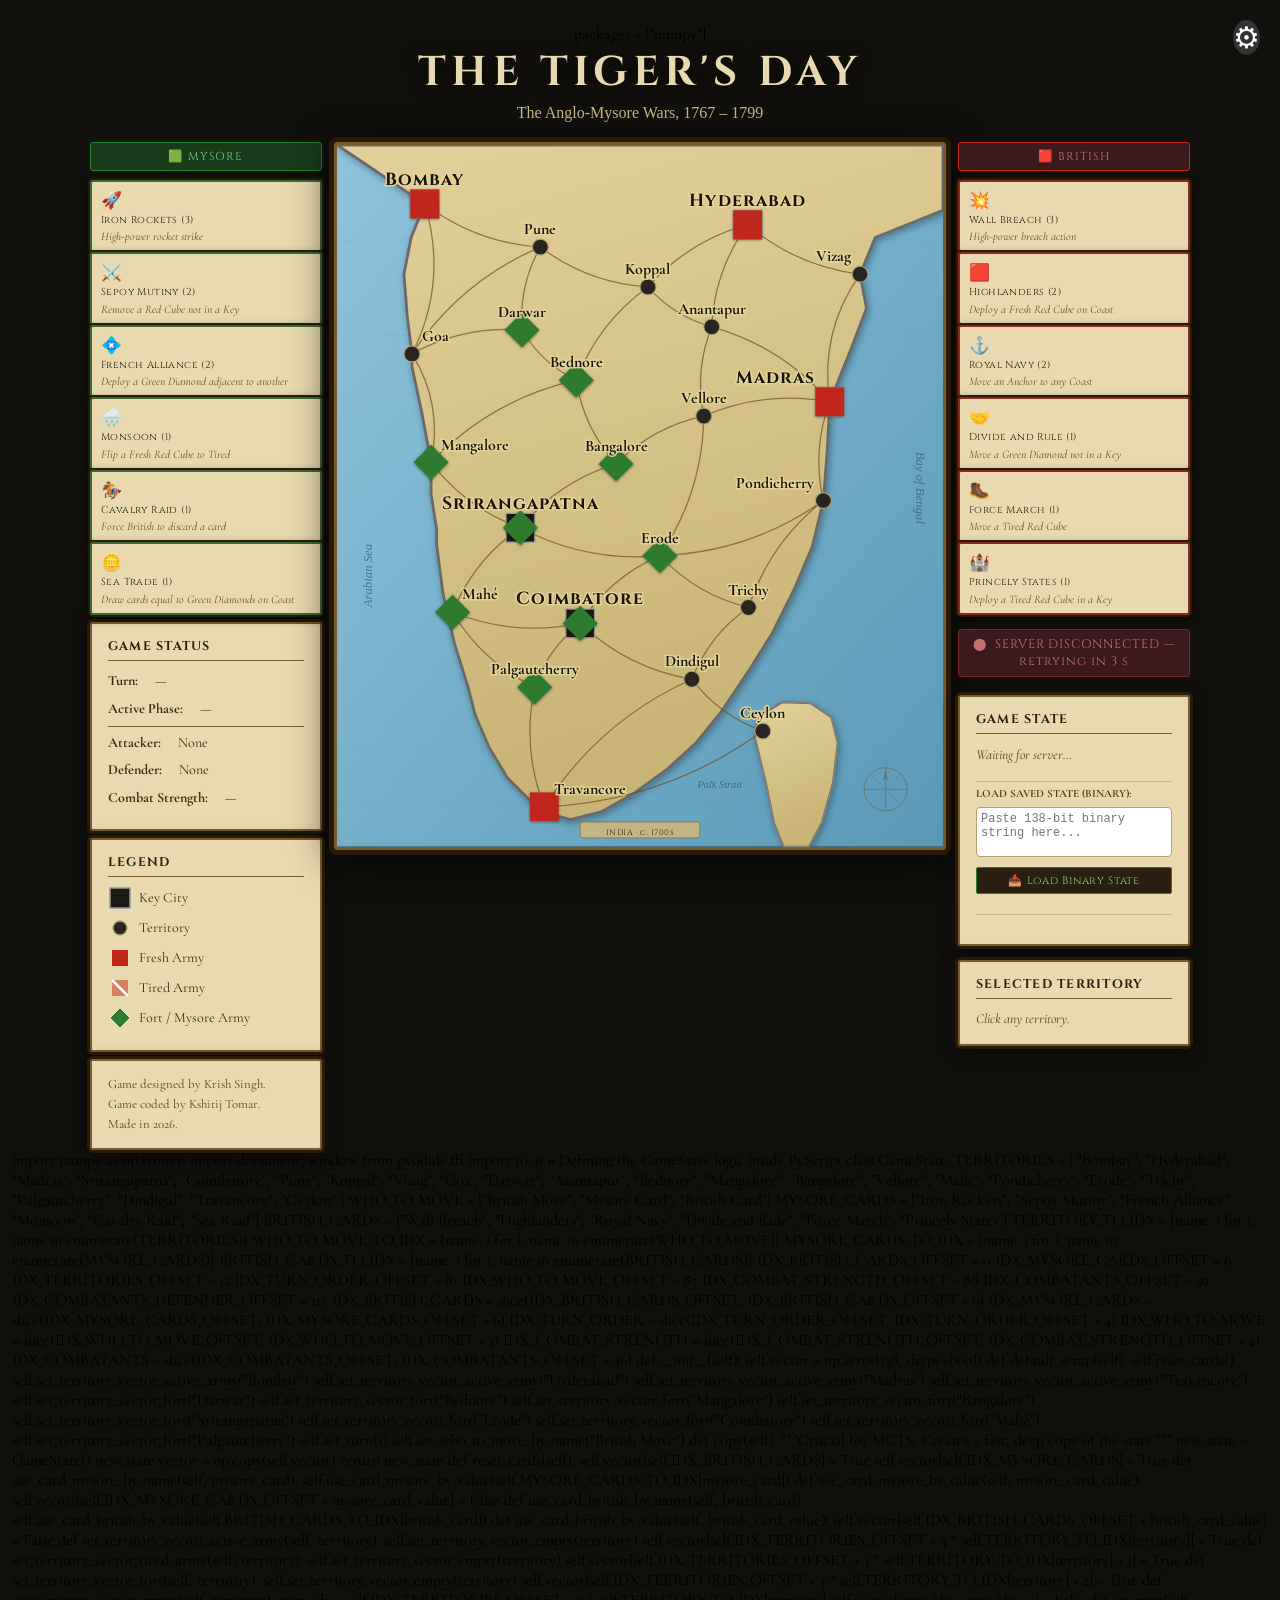
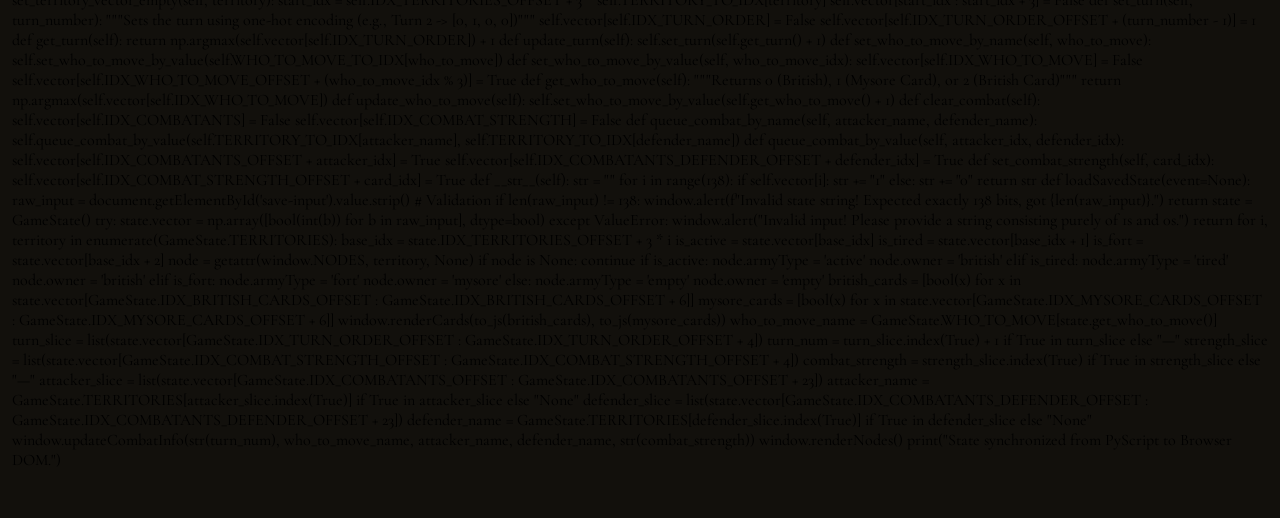
==== commit 2f8276b9: "working game state and ui to read game state" ====
--- a/frontend/index.html
+++ b/frontend/index.html
@@ -90,6 +90,19 @@
     <div class="left-section" id="mysore-col">
         <div class="cards-col-header mysore-col-header">🟩 MYSORE</div>
         <div id="mysore-cards-list"></div>
+        
+    <div class="panel" id="combat-info-panel">
+        <h2>GAME STATUS</h2>
+        <ul style="font-size: .88rem; color: #3a2a10; line-height: 1.55;">
+            <li><strong>Turn:</strong>&nbsp;<span id="ui-turn-number">—</span></li>
+            <li><strong>Active Phase:</strong>&nbsp;<span id="ui-who-move">—</span></li>
+            <hr style="border: 0; border-top: 1px solid #7a5c2e; margin: 5px 0;">
+            <li><strong>Attacker:</strong>&nbsp;<span id="ui-attacker">None</span></li>
+            <li><strong>Defender:</strong>&nbsp;<span id="ui-defender">None</span></li>
+            <li><strong>Combat Strength:</strong>&nbsp;<span id="ui-combat-strength">—</span></li>
+        </ul>
+    </div>
+
         <div class="panel">
             <h2>LEGEND</h2>
             <ul>
@@ -184,24 +197,158 @@
 <py-script>
 import numpy as np
 from js import document, window
-
-# Defining the original GameState logic inside PyScript
+from pyodide.ffi import to_js
+
+# Defining the GameState logic inside PyScript
 class GameState:
+
     TERRITORIES = [
-        "Bombay", "Hyderabad", "Madras", "Srirangapatna", "Coimbatore",
-        "Pune", "Koppal", "Vizag", "Goa", "Darwar", "Anantapur",
-        "Bednore", "Mangalore", "Bangalore", "Vellore", "Mahé",
-        "Pondicherry", "Erode", "Trichy", "Palgautcherry", "Dindigul",
-        "Travancore", "Ceylon"
+    "Bombay", "Hyderabad", "Madras", "Srirangapatna", "Coimbatore",
+    "Pune", "Koppal", "Vizag", "Goa", "Darwar", "Anantapur",
+    "Bednore", "Mangalore", "Bangalore", "Vellore", "Mahé",
+    "Pondicherry", "Erode", "Trichy", "Palgautcherry", "Dindigul",
+    "Travancore", "Ceylon"
     ]
-    
-    IDX_TERRITORIES_OFFSET = 12 
+
+    WHO_TO_MOVE = ["British Move", "Mysore Card", "British Card"]
+
+    MYSORE_CARDS = ["Iron Rockets", "Sepoy Mutiny", "French Alliance", "Monsoon", "Cavalry Raid", "Sea Raid"]
+    BRITISH_CARDS = ["Wall Breach", "Highlanders", "Royal Navy", "Divide and Rule", "Force March", "Princely States"]
+
     TERRITORY_TO_IDX = {name: i for i, name in enumerate(TERRITORIES)}
+    WHO_TO_MOVE_TO_IDX = {name: i for i, name in enumerate(WHO_TO_MOVE)}
+    MYSORE_CARDS_TO_IDX = {name: i for i, name in enumerate(MYSORE_CARDS)}
+    BRITISH_CARDS_TO_IDX = {name: i for i, name in enumerate(BRITISH_CARDS)}
+
+    IDX_BRITISH_CARDS_OFFSET = 0  
+    IDX_MYSORE_CARDS_OFFSET = 6   
+    IDX_TERRITORIES_OFFSET = 12    
+    IDX_TURN_ORDER_OFFSET = 81     
+    IDX_WHO_TO_MOVE_OFFSET = 85    
+    IDX_COMBAT_STRENGTH_OFFSET = 88 
+    IDX_COMBATANTS_OFFSET = 92    
+    IDX_COMBATANTS_DEFENDER_OFFSET = 115 
+
+    IDX_BRITISH_CARDS = slice(IDX_BRITISH_CARDS_OFFSET, IDX_BRITISH_CARDS_OFFSET + 6)
+    IDX_MYSORE_CARDS = slice(IDX_MYSORE_CARDS_OFFSET, IDX_MYSORE_CARDS_OFFSET + 6)
+    IDX_TURN_ORDER = slice(IDX_TURN_ORDER_OFFSET, IDX_TURN_ORDER_OFFSET + 4)
+    IDX_WHO_TO_MOVE = slice(IDX_WHO_TO_MOVE_OFFSET, IDX_WHO_TO_MOVE_OFFSET + 3)
+    IDX_COMBAT_STRENGTH = slice(IDX_COMBAT_STRENGTH_OFFSET, IDX_COMBAT_STRENGTH_OFFSET + 4)
+    IDX_COMBATANTS = slice(IDX_COMBATANTS_OFFSET, IDX_COMBATANTS_OFFSET + 46)
+
 
     def __init__(self):
         self.vector = np.zeros(138, dtype=bool)
 
-# This function binds directly to the HTML button via py-click="loadSavedState"
+    def default_setup(self):
+        self.reset_cards()
+
+        self.set_territory_vector_active_army("Bombay")
+        self.set_territory_vector_active_army("Hyderabad")
+        self.set_territory_vector_active_army("Madras")
+        self.set_territory_vector_active_army("Travancore")
+
+        self.set_territory_vector_fort("Darwar")
+        self.set_territory_vector_fort("Bednore")
+        self.set_territory_vector_fort("Mangalore")
+        self.set_territory_vector_fort("Bangalore")
+        self.set_territory_vector_fort("Srirangapatna")
+        self.set_territory_vector_fort("Erode")
+        self.set_territory_vector_fort("Coimbatore")
+        self.set_territory_vector_fort("Mahé")
+        self.set_territory_vector_fort("Palgautcherry")
+
+        self.set_turn(1)
+        self.set_who_to_move_by_name("British Move")
+
+
+    def copy(self):
+        """Crucial for MCTS: Creates a fast, deep copy of the state."""
+        new_state = GameState()
+        new_state.vector = np.copy(self.vector)
+        return new_state
+    
+    def reset_cards(self):
+        self.vector[self.IDX_BRITISH_CARDS] = True
+        self.vector[self.IDX_MYSORE_CARDS] = True
+
+    def use_card_mysore_by_name(self, mysore_card):
+        self.use_card_mysore_by_value(self.MYSORE_CARDS_TO_IDX[mysore_card])
+
+    def use_card_mysore_by_value(self, mysore_card_value):
+        self.vector[self.IDX_MYSORE_CARDS_OFFSET + mysore_card_value] = False
+
+    def use_card_british_by_name(self, british_card):
+        self.use_card_british_by_value(self.BRITISH_CARDS_TO_IDX[british_card])
+
+    def use_card_british_by_value(self, british_card_value):
+        self.vector[self.IDX_BRITISH_CARDS_OFFSET + british_card_value] = False
+
+    def set_territory_vector_active_army(self, territory):
+        self.set_territory_vector_empty(territory)
+        self.vector[self.IDX_TERRITORIES_OFFSET + 3 * self.TERRITORY_TO_IDX[territory]] = True
+
+    def set_territory_vector_tired_army(self, territory):
+        self.set_territory_vector_empty(territory)
+        self.vector[self.IDX_TERRITORIES_OFFSET + 3 * self.TERRITORY_TO_IDX[territory] + 1] = True
+
+    def set_territory_vector_fort(self, territory):
+        self.set_territory_vector_empty(territory)
+        self.vector[self.IDX_TERRITORIES_OFFSET + 3 * self.TERRITORY_TO_IDX[territory] + 2] = True
+
+    def set_territory_vector_empty(self, territory):
+        start_idx = self.IDX_TERRITORIES_OFFSET + 3 * self.TERRITORY_TO_IDX[territory]
+        self.vector[start_idx : start_idx + 3] = False
+
+    def set_turn(self, turn_number):
+        """Sets the turn using one-hot encoding (e.g., Turn 2 -> [0, 1, 0, 0])"""
+
+        self.vector[self.IDX_TURN_ORDER] = False
+        self.vector[self.IDX_TURN_ORDER_OFFSET + (turn_number - 1)] = 1
+
+    def get_turn(self):
+        return np.argmax(self.vector[self.IDX_TURN_ORDER]) + 1
+    
+    def update_turn(self):
+        self.set_turn(self.get_turn() + 1)
+    
+    def set_who_to_move_by_name(self, who_to_move):
+        self.set_who_to_move_by_value(self.WHO_TO_MOVE_TO_IDX[who_to_move])
+
+    def set_who_to_move_by_value(self, who_to_move_idx):
+        self.vector[self.IDX_WHO_TO_MOVE] = False
+        self.vector[self.IDX_WHO_TO_MOVE_OFFSET + (who_to_move_idx % 3)] = True
+
+    def get_who_to_move(self):
+        """Returns 0 (British), 1 (Mysore Card), or 2 (British Card)"""
+        return np.argmax(self.vector[self.IDX_WHO_TO_MOVE])
+    
+    def update_who_to_move(self):
+        self.set_who_to_move_by_value(self.get_who_to_move() + 1)
+
+    def clear_combat(self):
+        self.vector[self.IDX_COMBATANTS] = False
+        self.vector[self.IDX_COMBAT_STRENGTH] = False
+    
+    def queue_combat_by_name(self, attacker_name, defender_name):
+        self.queue_combat_by_value(self.TERRITORY_TO_IDX[attacker_name], self.TERRITORY_TO_IDX[defender_name])
+
+    def queue_combat_by_value(self, attacker_idx, defender_idx):
+        self.vector[self.IDX_COMBATANTS_OFFSET + attacker_idx] = True
+        self.vector[self.IDX_COMBATANTS_DEFENDER_OFFSET + defender_idx] = True
+
+    def set_combat_strength(self, card_idx):
+        self.vector[self.IDX_COMBAT_STRENGTH_OFFSET + card_idx] = True
+
+    def __str__(self):
+        str = ""
+        for i in range(138):
+            if self.vector[i]:
+                str += "1"
+            else:
+                str += "0"
+        return str
+
 def loadSavedState(event=None):
     raw_input = document.getElementById('save-input').value.strip()
     
@@ -213,14 +360,11 @@
     state = GameState()
     
     try:
-        # Load string bit by bit into numpy bool array
         state.vector = np.array([bool(int(b)) for b in raw_input], dtype=bool)
     except ValueError:
         window.alert("Invalid input! Please provide a string consisting purely of 1s and 0s.")
         return
 
-    # Translate python vector logic directly into JS global "NODES"
-    # To modify JS objects safely from Python, we reach into window.NODES
     for i, territory in enumerate(GameState.TERRITORIES):
         base_idx = state.IDX_TERRITORIES_OFFSET + 3 * i
         
@@ -233,7 +377,6 @@
         if node is None:
             continue
             
-        # FIX 2: Use dot notation to mutate the live JS proxy directly
         if is_active:
             node.armyType = 'active'
             node.owner = 'british'
@@ -247,14 +390,33 @@
             node.armyType = 'empty'
             node.owner = 'empty'
 
-
-    # Once all logic is compiled down, call JS function to map updates.
+    british_cards = [bool(x) for x in state.vector[GameState.IDX_BRITISH_CARDS_OFFSET : GameState.IDX_BRITISH_CARDS_OFFSET + 6]]
+    mysore_cards = [bool(x) for x in state.vector[GameState.IDX_MYSORE_CARDS_OFFSET : GameState.IDX_MYSORE_CARDS_OFFSET + 6]]
+
+    window.renderCards(to_js(british_cards), to_js(mysore_cards))
+
+    who_to_move_name = GameState.WHO_TO_MOVE[state.get_who_to_move()]
+
+    turn_slice = list(state.vector[GameState.IDX_TURN_ORDER_OFFSET : GameState.IDX_TURN_ORDER_OFFSET + 4])
+    turn_num = turn_slice.index(True) + 1 if True in turn_slice else "—"
+
+    strength_slice = list(state.vector[GameState.IDX_COMBAT_STRENGTH_OFFSET : GameState.IDX_COMBAT_STRENGTH_OFFSET + 4])
+    combat_strength = strength_slice.index(True) if True in strength_slice else "—"
+
+    attacker_slice = list(state.vector[GameState.IDX_COMBATANTS_OFFSET : GameState.IDX_COMBATANTS_OFFSET + 23])
+    attacker_name = GameState.TERRITORIES[attacker_slice.index(True)] if True in attacker_slice else "None"
+
+    defender_slice = list(state.vector[GameState.IDX_COMBATANTS_DEFENDER_OFFSET : GameState.IDX_COMBATANTS_DEFENDER_OFFSET + 23])
+    defender_name = GameState.TERRITORIES[defender_slice.index(True)] if True in defender_slice else "None"
+
+    window.updateCombatInfo(str(turn_num), who_to_move_name, attacker_name, defender_name, str(combat_strength))
+
     window.renderNodes()
     print("State synchronized from PyScript to Browser DOM.")
 </py-script>
 
 <script>
-// IMPORTANT: Changed to `var` so `window.NODES` is fully globally accessible for PyScript!
+
 var NODES = {
   Bombay:        { x:110, y: 74,  owner:'british', armyType:'active',  key:true,  coast:true,  labelAnchor:{anchor:'middle', dx:0,   dy:-24} },
   Hyderabad:     { x:515, y:100,  owner:'british', armyType:'active',  key:true,  coast:false, labelAnchor:{anchor:'middle', dx:0,   dy:-24} },
@@ -348,6 +510,14 @@
   }
 }
 
+window.updateCombatInfo = function(turnNum, whoMove, attacker, defender, strength) {
+    document.getElementById('ui-turn-number').innerText = turnNum;
+    document.getElementById('ui-who-move').innerText = whoMove;
+    document.getElementById('ui-attacker').innerText = attacker;
+    document.getElementById('ui-defender').innerText = defender;
+    document.getElementById('ui-combat-strength').innerText = strength;
+};
+
 // NOTE: Now accessible to PyScript directly via window.renderNodes()
 window.renderNodes = function renderNodes() {
   const layer = document.getElementById('node-layer');
@@ -459,7 +629,7 @@
   }
 }
 
-function renderCards(britishAvail, mysoreAvail) {
+window.renderCards = function renderCards(britishAvail, mysoreAvail) {
   const bList = document.getElementById('british-cards-list');
   const mList = document.getElementById('mysore-cards-list');
   bList.innerHTML = '';
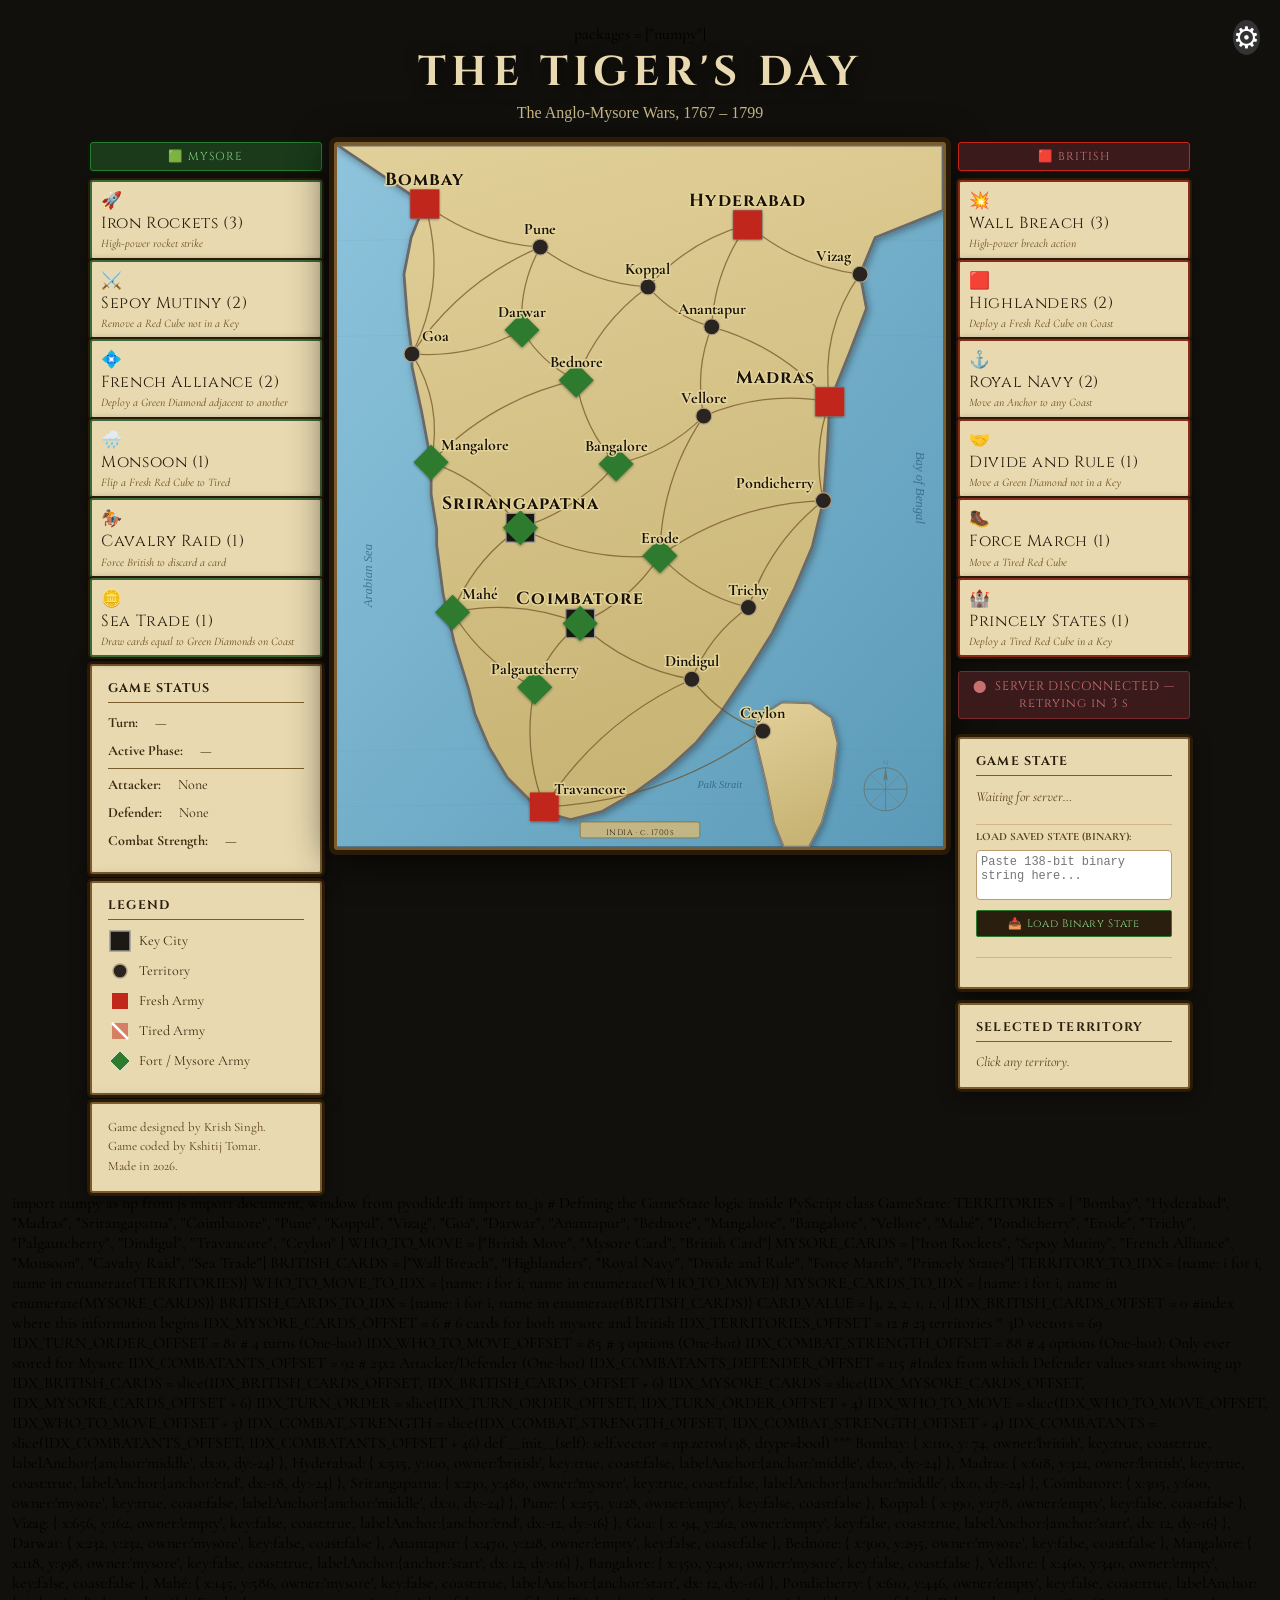
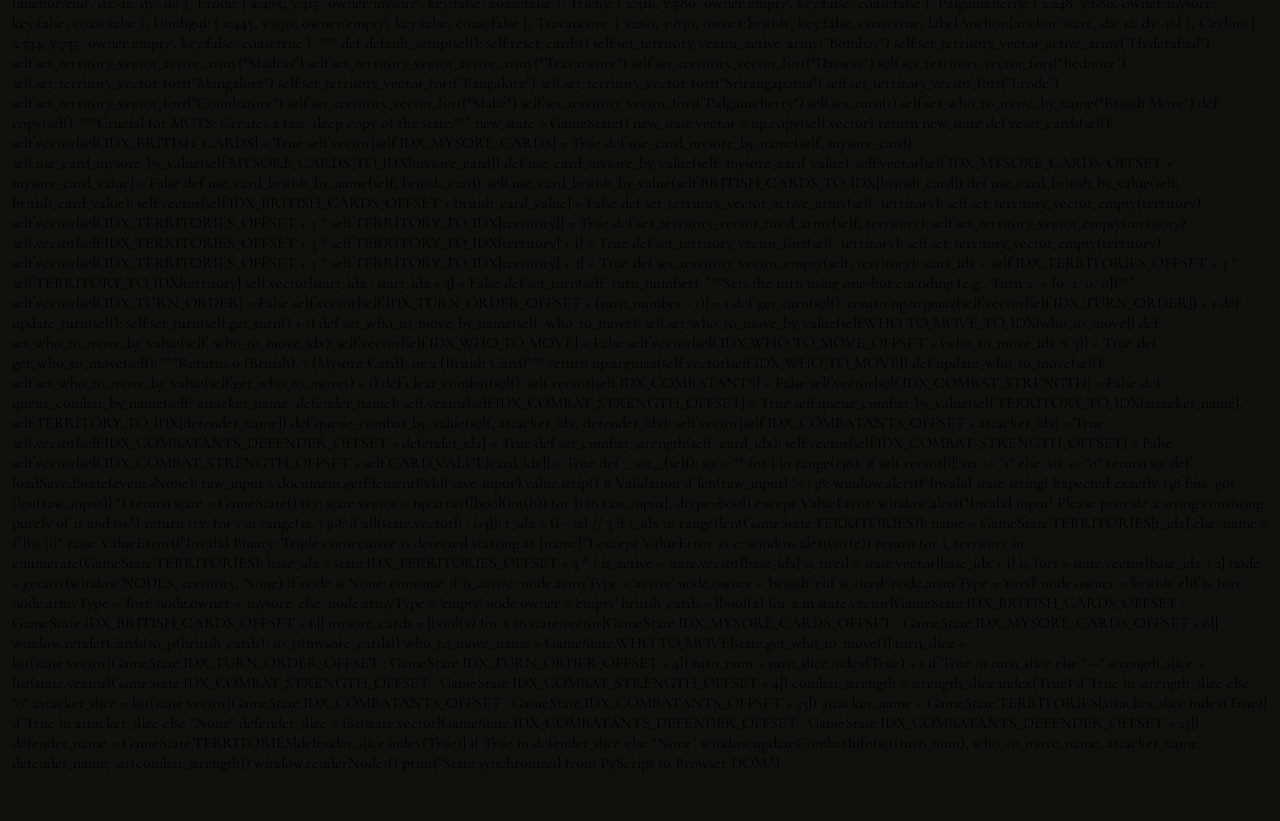
==== commit d8e3866d: "gui and state file completion; moving to stage 2 in engine" ====
--- a/frontend/index.html
+++ b/frontend/index.html
@@ -35,7 +35,7 @@
         .mysore-card { border-color: #3a6a3a; }
         .british-card { border-color: #8a2a1a; }
         .player-card .card-icon { font-size: 1.05rem; margin-bottom: 3px; display: block; }
-        .player-card .card-name { font-family: 'Cinzel', serif; font-size: .63rem; letter-spacing: .04em; color: var(--ink); line-height: 1.2; margin-bottom: 3px; }
+        .player-card .card-name { font-family: 'Cinzel', serif; font-size: rem; letter-spacing: .04em; color: var(--ink); line-height: 1.2; margin-bottom: 3px; }
         .player-card .card-desc { font-family: 'Cormorant Garamond', serif; font-style: italic; font-size: .72rem; color: #6a4a1a; line-height: 1.25; }
         .used-badge { display: none; position: absolute; top: 4px; right: 5px; font-size: .55rem; font-family: 'Cinzel', serif; color: #888; letter-spacing: .05em; }
         .player-card.used .used-badge { display: block; }
@@ -212,7 +212,7 @@
 
     WHO_TO_MOVE = ["British Move", "Mysore Card", "British Card"]
 
-    MYSORE_CARDS = ["Iron Rockets", "Sepoy Mutiny", "French Alliance", "Monsoon", "Cavalry Raid", "Sea Raid"]
+    MYSORE_CARDS = ["Iron Rockets", "Sepoy Mutiny", "French Alliance", "Monsoon", "Cavalry Raid", "Sea Trade"]
     BRITISH_CARDS = ["Wall Breach", "Highlanders", "Royal Navy", "Divide and Rule", "Force March", "Princely States"]
 
     TERRITORY_TO_IDX = {name: i for i, name in enumerate(TERRITORIES)}
@@ -220,14 +220,16 @@
     MYSORE_CARDS_TO_IDX = {name: i for i, name in enumerate(MYSORE_CARDS)}
     BRITISH_CARDS_TO_IDX = {name: i for i, name in enumerate(BRITISH_CARDS)}
 
-    IDX_BRITISH_CARDS_OFFSET = 0  
-    IDX_MYSORE_CARDS_OFFSET = 6   
-    IDX_TERRITORIES_OFFSET = 12    
-    IDX_TURN_ORDER_OFFSET = 81     
-    IDX_WHO_TO_MOVE_OFFSET = 85    
-    IDX_COMBAT_STRENGTH_OFFSET = 88 
-    IDX_COMBATANTS_OFFSET = 92    
-    IDX_COMBATANTS_DEFENDER_OFFSET = 115 
+    CARD_VALUE = [3, 2, 2, 1, 1, 1]
+
+    IDX_BRITISH_CARDS_OFFSET = 0   #index where this information begins
+    IDX_MYSORE_CARDS_OFFSET = 6    # 6 cards for both mysore and british
+    IDX_TERRITORIES_OFFSET = 12    # 23 territories * 3D vectors = 69
+    IDX_TURN_ORDER_OFFSET = 81     # 4 turns (One-hot)
+    IDX_WHO_TO_MOVE_OFFSET = 85    # 3 options (One-hot)
+    IDX_COMBAT_STRENGTH_OFFSET = 88 # 4 options (One-hot): Only ever stored for Mysore
+    IDX_COMBATANTS_OFFSET = 92    # 23x2 Attacker/Defender (One-hot)
+    IDX_COMBATANTS_DEFENDER_OFFSET = 115 #Index from which Defender values start showing up
 
     IDX_BRITISH_CARDS = slice(IDX_BRITISH_CARDS_OFFSET, IDX_BRITISH_CARDS_OFFSET + 6)
     IDX_MYSORE_CARDS = slice(IDX_MYSORE_CARDS_OFFSET, IDX_MYSORE_CARDS_OFFSET + 6)
@@ -239,6 +241,32 @@
 
     def __init__(self):
         self.vector = np.zeros(138, dtype=bool)
+
+    """
+        Bombay:        { x:110, y: 74,  owner:'british', key:true,  coast:true,  labelAnchor:{anchor:'middle', dx:0,   dy:-24} },
+        Hyderabad:     { x:515, y:100,  owner:'british', key:true,  coast:false, labelAnchor:{anchor:'middle', dx:0,   dy:-24} },
+        Madras:        { x:618, y:322,  owner:'british', key:true,  coast:true,  labelAnchor:{anchor:'end',    dx:-18, dy:-24} },
+        Srirangapatna: { x:230, y:480,  owner:'mysore',  key:true,  coast:false, labelAnchor:{anchor:'middle', dx:0,   dy:-24} },
+        Coimbatore:    { x:305, y:600,  owner:'mysore',  key:true,  coast:false, labelAnchor:{anchor:'middle', dx:0,   dy:-24} },
+        Pune:          { x:255, y:128,  owner:'empty',   key:false, coast:false },
+        Koppal:        { x:390, y:178,  owner:'empty',   key:false, coast:false },
+        Vizag:         { x:656, y:162,  owner:'empty',   key:false, coast:true,  labelAnchor:{anchor:'end',   dx:-12, dy:-16} },
+        Goa:           { x: 94, y:262,  owner:'empty',   key:false, coast:true,  labelAnchor:{anchor:'start', dx: 12, dy:-16} },
+        Darwar:        { x:232, y:232,  owner:'mysore',  key:false, coast:false },
+        Anantapur:     { x:470, y:228,  owner:'empty',   key:false, coast:false },
+        Bednore:       { x:300, y:295,  owner:'mysore',  key:false, coast:false },
+        Mangalore:     { x:118, y:398,  owner:'mysore',  key:false, coast:true,  labelAnchor:{anchor:'start', dx: 12, dy:-16} },
+        Bangalore:     { x:350, y:400,  owner:'mysore',  key:false, coast:false },
+        Vellore:       { x:460, y:340,  owner:'empty',   key:false, coast:false },
+        Mahé:          { x:145, y:586,  owner:'mysore',  key:false, coast:true,  labelAnchor:{anchor:'start', dx: 12, dy:-16} },
+        Pondicherry:   { x:610, y:446,  owner:'empty',   key:false, coast:true,  labelAnchor:{anchor:'end',   dx:-12, dy:-16} },
+        Erode:         { x:405, y:515,  owner:'mysore',  key:false, coast:false },
+        Trichy:        { x:516, y:580,  owner:'empty',   key:false, coast:false },
+        Palgautcherry: { x:248, y:680,  owner:'mysore',  key:false, coast:false },
+        Dindigul:      { x:445, y:670,  owner:'empty',   key:false, coast:false },
+        Travancore:    { x:260, y:830,  owner:'british', key:false, coast:true,  labelAnchor:{anchor:'start', dx: 12, dy:-16} },
+        Ceylon:        { x:534, y:735,  owner:'empty',   key:false, coast:true  },
+    """
 
     def default_setup(self):
         self.reset_cards()
@@ -331,6 +359,7 @@
         self.vector[self.IDX_COMBAT_STRENGTH] = False
     
     def queue_combat_by_name(self, attacker_name, defender_name):
+        self.vector[self.IDX_COMBAT_STRENGTH_OFFSET] = True
         self.queue_combat_by_value(self.TERRITORY_TO_IDX[attacker_name], self.TERRITORY_TO_IDX[defender_name])
 
     def queue_combat_by_value(self, attacker_idx, defender_idx):
@@ -338,7 +367,8 @@
         self.vector[self.IDX_COMBATANTS_DEFENDER_OFFSET + defender_idx] = True
 
     def set_combat_strength(self, card_idx):
-        self.vector[self.IDX_COMBAT_STRENGTH_OFFSET + card_idx] = True
+        self.vector[self.IDX_COMBAT_STRENGTH_OFFSET] = False
+        self.vector[self.IDX_COMBAT_STRENGTH_OFFSET + self.CARD_VALUE[card_idx]] = True
 
     def __str__(self):
         str = ""
@@ -363,6 +393,22 @@
         state.vector = np.array([bool(int(b)) for b in raw_input], dtype=bool)
     except ValueError:
         window.alert("Invalid input! Please provide a string consisting purely of 1s and 0s.")
+        return
+    
+    try:
+        for i in range(12, 136):
+            if all(state.vector[i : i+3]):
+                t_idx = (i - 12) // 3
+                
+                if t_idx in range(len(GameState.TERRITORIES)):
+                    name = GameState.TERRITORIES[t_idx]
+                else:
+                    name = f"Bit {i}"
+                
+                raise ValueError(f"Invalid Binary: Triple consecutive 1s detected starting at {name}")
+
+    except ValueError as e:
+        window.alert(str(e))
         return
 
     for i, territory in enumerate(GameState.TERRITORIES):
@@ -401,7 +447,7 @@
     turn_num = turn_slice.index(True) + 1 if True in turn_slice else "—"
 
     strength_slice = list(state.vector[GameState.IDX_COMBAT_STRENGTH_OFFSET : GameState.IDX_COMBAT_STRENGTH_OFFSET + 4])
-    combat_strength = strength_slice.index(True) if True in strength_slice else "—"
+    combat_strength = strength_slice.index(True) if True in strength_slice else "0"
 
     attacker_slice = list(state.vector[GameState.IDX_COMBATANTS_OFFSET : GameState.IDX_COMBATANTS_OFFSET + 23])
     attacker_name = GameState.TERRITORIES[attacker_slice.index(True)] if True in attacker_slice else "None"
@@ -444,17 +490,45 @@
 };
 
 const EDGES = [
-  ['Bombay','Pune'], ['Bombay','Goa',{curve:-0.2}], ['Pune','Koppal'],['Pune','Darwar'], ['Pune','Goa'],
-  ['Hyderabad','Koppal'], ['Hyderabad','Anantapur'], ['Hyderabad','Vizag'], ['Koppal','Anantapur'],
-  ['Koppal','Bednore'], ['Darwar','Goa'], ['Darwar','Bednore'], ['Anantapur','Vellore'],
-  ['Goa','Mangalore',{curve:-0.2}], ['Bednore','Mangalore'], ['Bednore','Bangalore'],
-  ['Madras','Vellore'], ['Madras','Pondicherry'], ['Madras','Vizag',{curve:-0.2}], ['Madras','Anantapur'],
-  ['Vellore','Bangalore'], ['Mangalore','Srirangapatna'], ['Bangalore','Srirangapatna'],
-  ['Srirangapatna','Mahé'], ['Srirangapatna','Erode'], ['Erode','Coimbatore'], ['Erode','Trichy'],
-  ['Erode','Pondicherry'], ['Erode','Vellore'], ['Pondicherry','Trichy'], ['Mahé','Coimbatore'],
-  ['Mahé','Palgautcherry'], ['Coimbatore','Palgautcherry'], ['Coimbatore','Dindigul'],
-  ['Trichy','Dindigul'], ['Palgautcherry','Travancore'], ['Dindigul','Travancore'],
-  ['Dindigul','Ceylon'], ['Travancore','Ceylon'],
+  ['Bombay', 'Pune'],
+  ['Bombay', 'Goa', {curve: -0.2}],
+  ['Hyderabad', 'Koppal'],
+  ['Hyderabad', 'Vizag'],
+  ['Hyderabad', 'Anantapur'],
+  ['Madras', 'Vizag', {curve: -0.2}],
+  ['Madras', 'Anantapur'],
+  ['Madras', 'Vellore'],
+  ['Madras', 'Pondicherry'],
+  ['Srirangapatna', 'Mangalore'],
+  ['Srirangapatna', 'Bangalore'],
+  ['Srirangapatna', 'Mahé'],
+  ['Srirangapatna', 'Erode'],
+  ['Coimbatore', 'Mahé'],
+  ['Coimbatore', 'Erode'],
+  ['Coimbatore', 'Palgautcherry'],
+  ['Coimbatore', 'Dindigul'],
+  ['Pune', 'Koppal'],
+  ['Pune', 'Goa'],
+  ['Pune', 'Darwar'],
+  ['Koppal', 'Anantapur'],
+  ['Koppal', 'Bednore'],
+  ['Goa', 'Darwar'],
+  ['Goa', 'Mangalore', {curve: -0.2}],
+  ['Darwar', 'Bednore'],
+  ['Anantapur', 'Vellore'],
+  ['Bednore', 'Mangalore'],
+  ['Bednore', 'Bangalore'],
+  ['Bangalore', 'Vellore'],
+  ['Vellore', 'Erode'],
+  ['Mahé', 'Palgautcherry'],
+  ['Pondicherry', 'Erode'],
+  ['Pondicherry', 'Trichy'],
+  ['Erode', 'Trichy'],
+  ['Trichy', 'Dindigul'],
+  ['Palgautcherry', 'Travancore'],
+  ['Dindigul', 'Travancore'],
+  ['Dindigul', 'Ceylon'],
+  ['Travancore', 'Ceylon']
 ];
 
 const adjacency = {};
